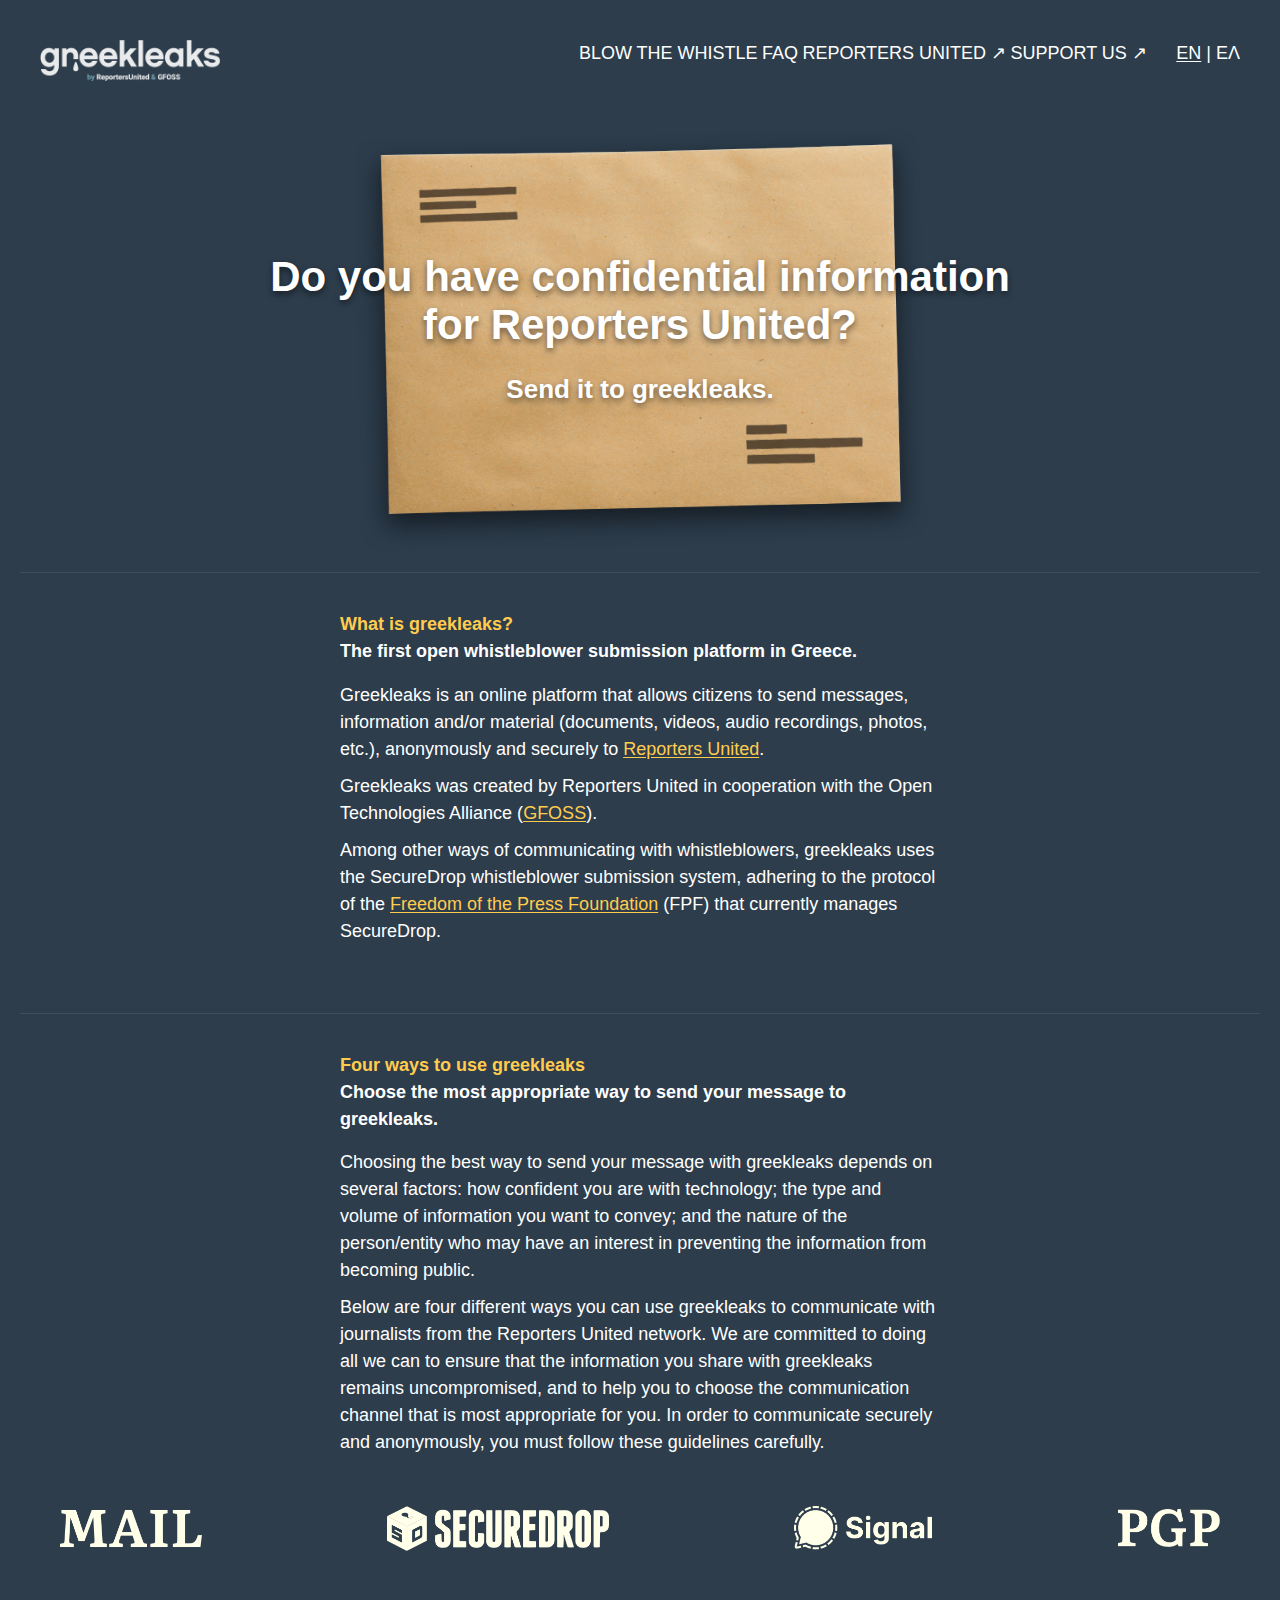
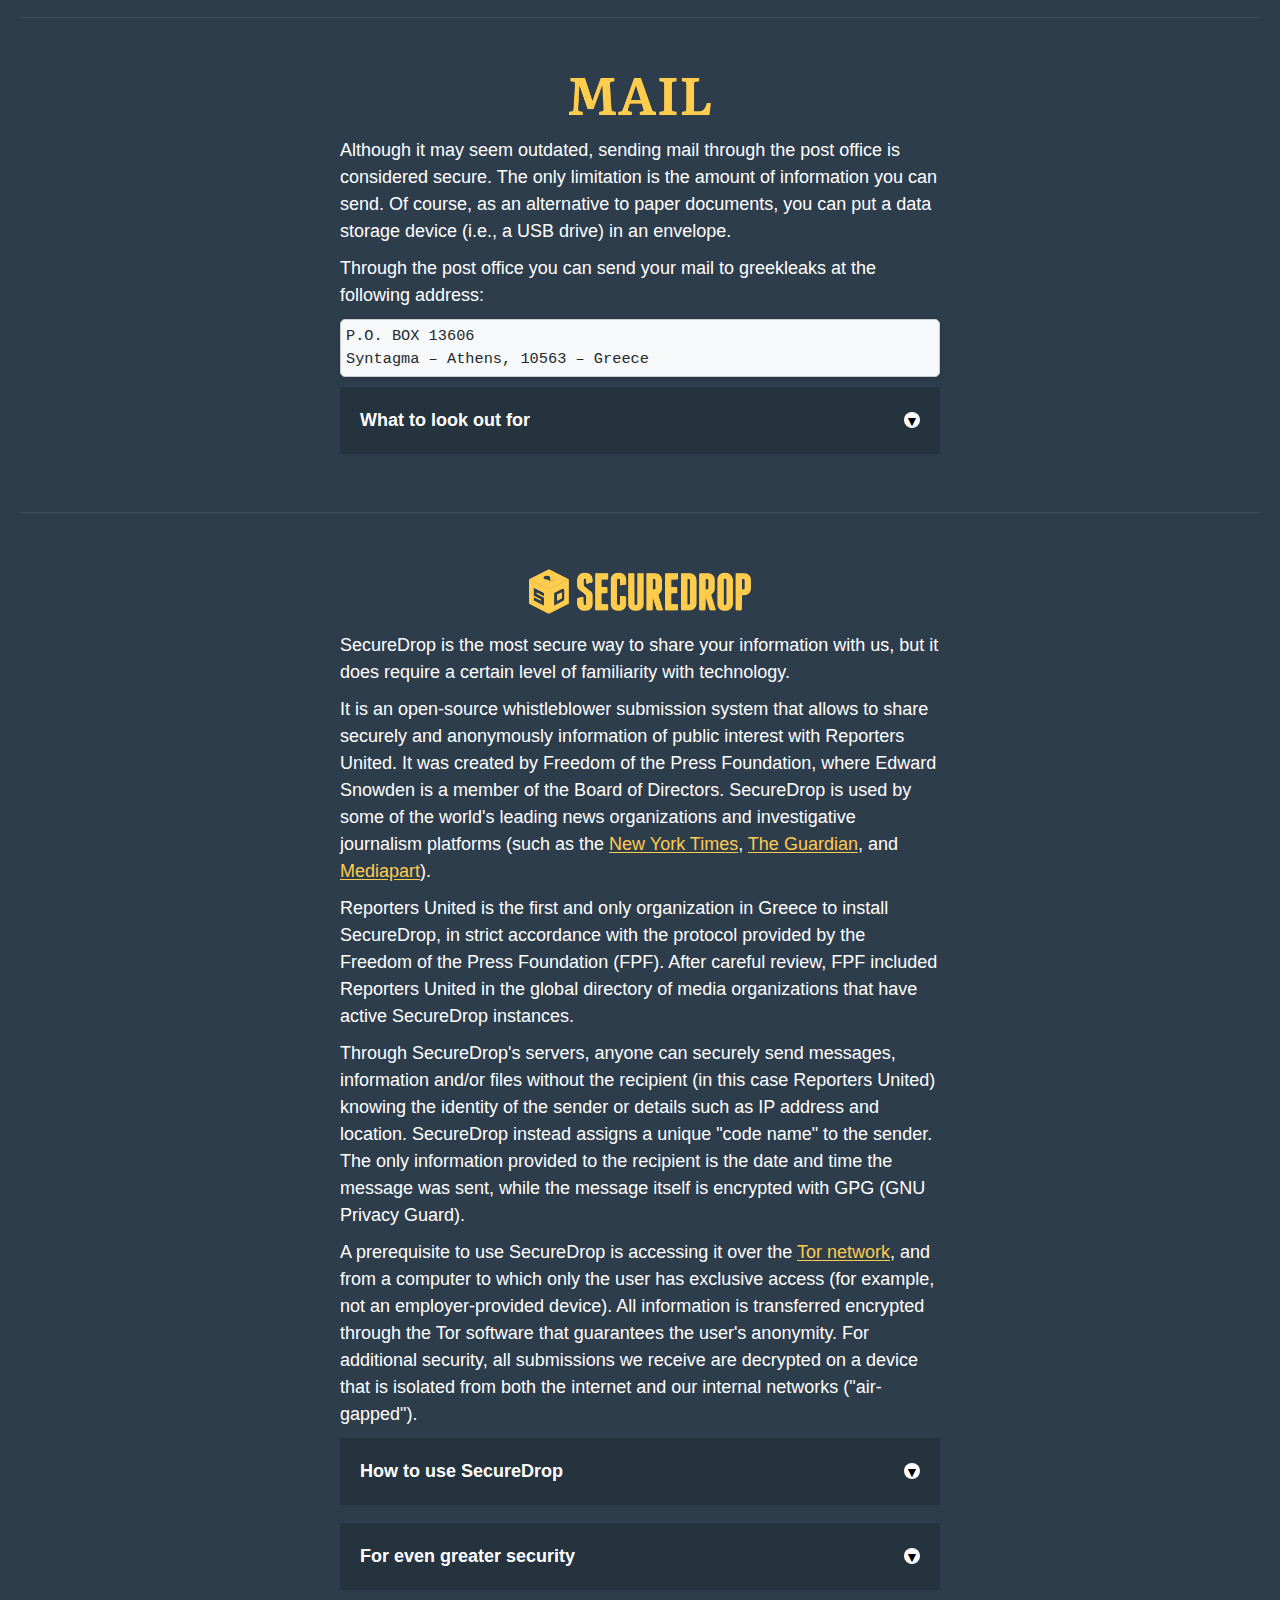
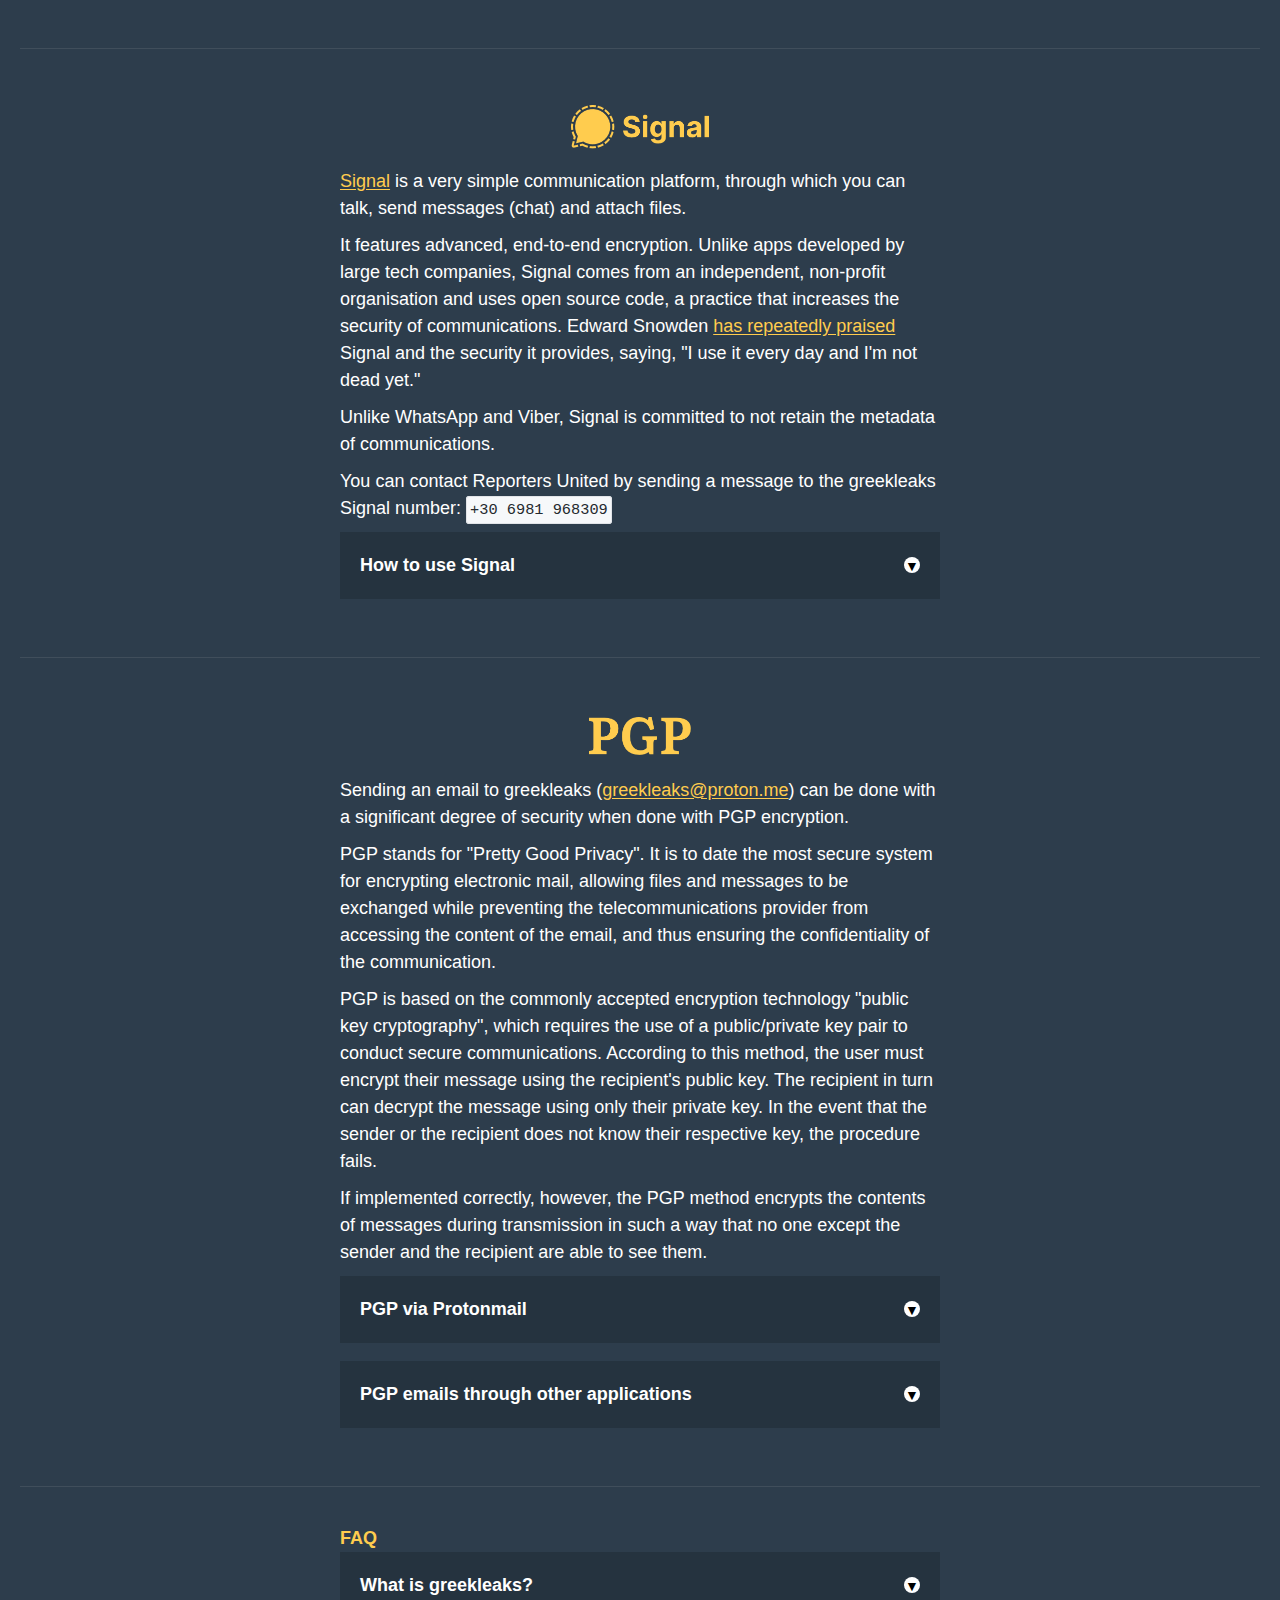
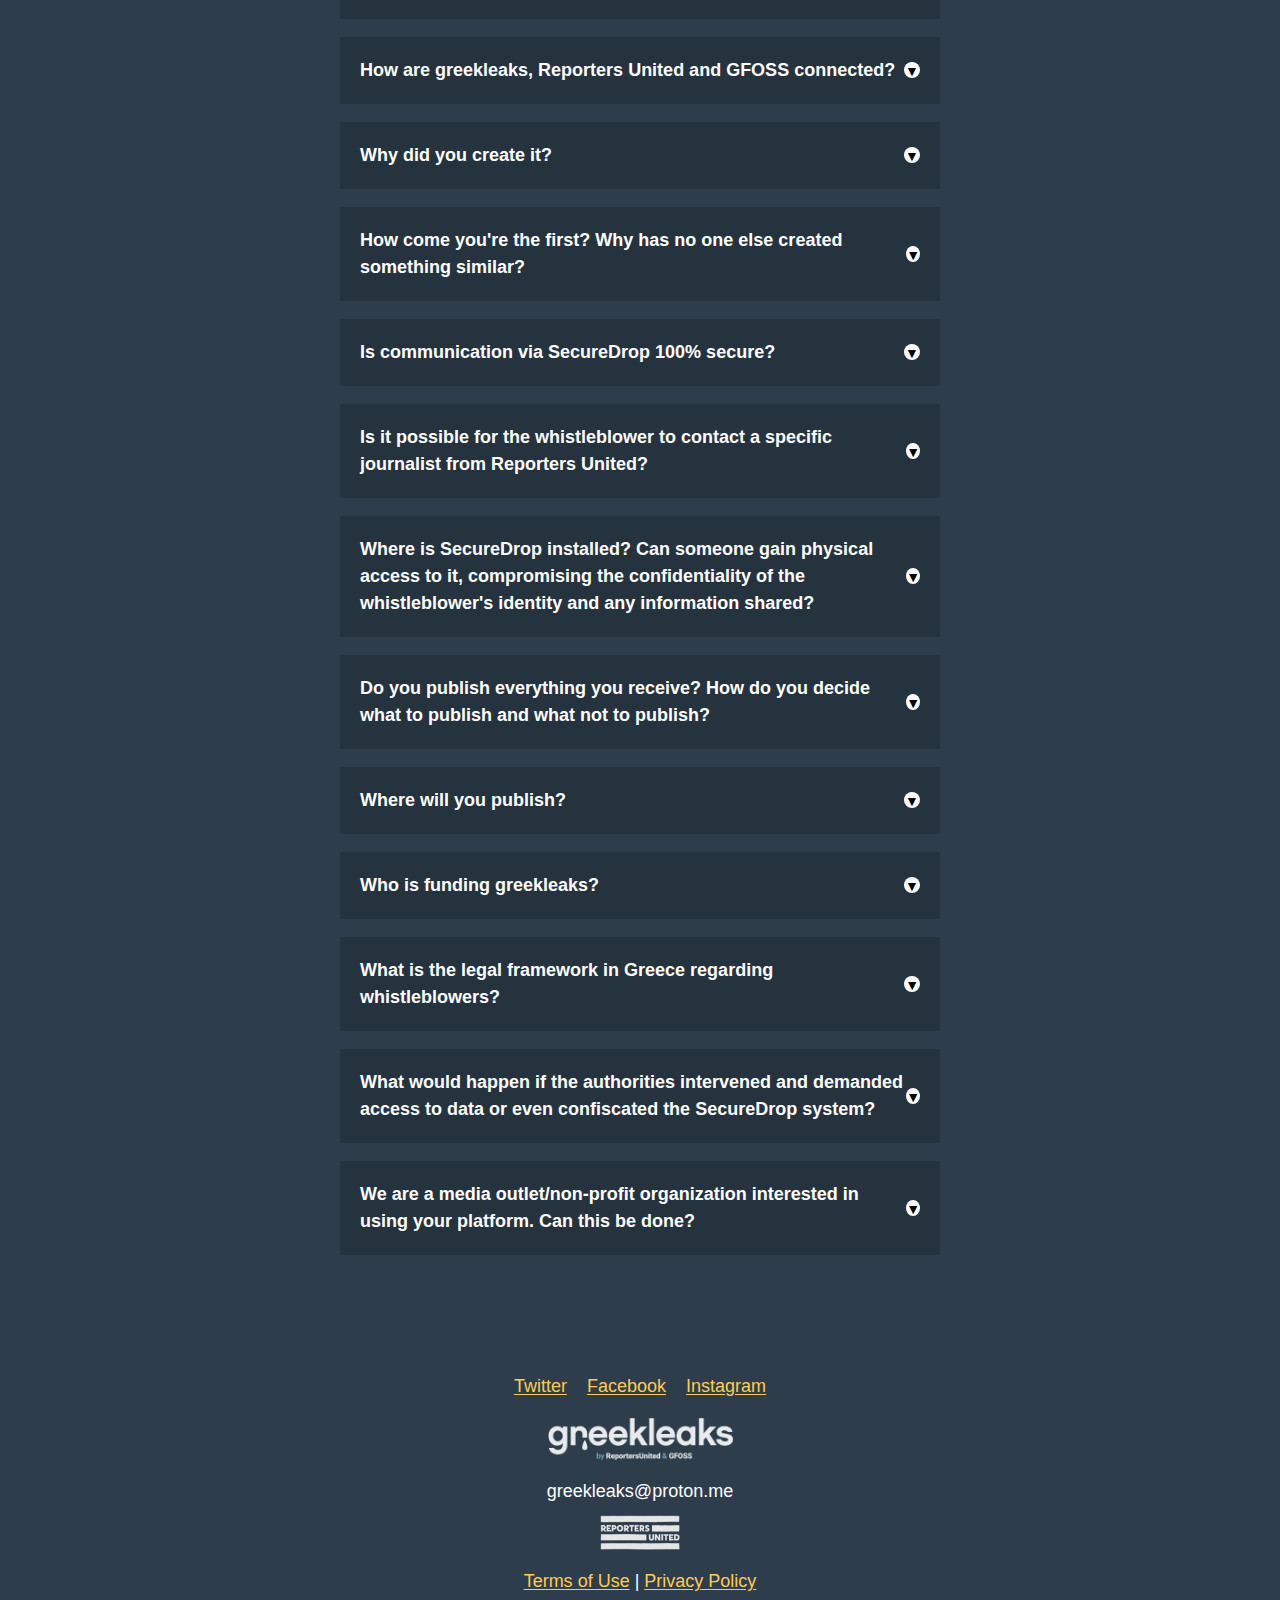
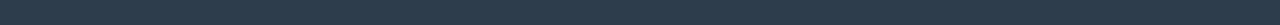
==== site/en/index.html @ 4176d22b "Add new menu functionality. Add og tags. Invert image menu hovers." ====
<!DOCTYPE html>
<html lang="en">
<head>
    <meta charset="UTF-8">

    <meta property="og:title" content="greekleaks" />
    <meta property="og:description" content="greekleaks - The first open platform for whistleblowers in Greece." />
    <meta property="og:image" content="https://reportersunited.gr/greekleaks/assets/img/greekleaks-social-image-en.png" />
    <meta property="og:url" content="https://reportersunited.gr/greekleaks/en/" />

    <title>greekleaks</title>
    <meta name="description" content="greekleaks - The first open platform for whistleblowers in Greece">
    <meta name="viewport" content="width=device-width, initial-scale=1">

    <link rel="stylesheet" href="../assets/css/style.css">

    <link rel="apple-touch-icon" sizes="180x180" href="../apple-touch-icon.png">
    <link rel="icon" type="image/png" sizes="32x32" href="../favicon-32x32.png">
    <link rel="icon" type="image/png" sizes="16x16" href="../favicon-16x16.png">
    <link rel="manifest" href="../site.webmanifest">
</head>

<body>



<header>

    <div class="container">

        <div class="logo">
            <a href="#intro">
                <img src="../assets/img/greekleaks-logo-en.png" height="90" width="400" alt="greekleaks logo" />
            </a>
        </div>

        <div class="menu-container">

            <button popovertarget="main-menu" popovertargetaction="toggle" class="menu-toggle" aria-label="burger menu trigger">
                <div class="hamburger-menu">
                    <span></span>
                    <span></span>
                    <span></span>
                    <span></span>
                </div>
            </button>

            <nav id="main-menu" popover="auto">
                <ul class="nav-links">
                    <li>
                        <a href="#methodoi-epikoinonias">BLOW THE WHISTLE</a>
                    </li>
                    <li>
                        <a href="#faq">FAQ</a>
                    </li>
                    <li>
                        <a href="https://www.reportersunited.gr/" target="_blank" rel="noreferrer"><span>REPORTERS UNITED ↗</span></a>
                    </li>
                    <li>
                        <a href="https://www.reportersunited.gr/ypostirixi/" target="_blank" rel="noreferrer"><span>SUPPORT US ↗</span></a>
                    </li>
                    <li class="lang-menu">
                        <span class="lang-en">EN</span> |
                        <a href="../" class="lang-el">ΕΛ</a>
                    </li>
                </ul>
            </nav>

        </div>

    </div>


</header>

<main>

    <section id="intro" class="intro">
        <div class="container">

            <header>
                <h1>Do you have confidential information for Reporters United?</h1>
                <h2>Send it to greekleaks.</h2>
            </header>

        </div>
    </section>


    <section>
        <div class="container">

            <header>
                <h1>What is greekleaks?</h1>
                <h2>The first open whistleblower submission platform in Greece.</h2>
            </header>

            <p>Greekleaks is an online platform that allows citizens to send messages, information and/or material (documents, videos, audio recordings, photos, etc.), anonymously and securely to <a href="https://www.reportersunited.gr/en/" target="_blank" rel="noreferrer">Reporters United</a>.</p>
            <p>Greekleaks was created by Reporters United in cooperation with the Open Technologies Alliance (<a href="https://gfoss.eu/" target="_blank" rel="noreferrer">GFOSS</a>).</p>
            <p>Among other ways of communicating with whistleblowers, greekleaks uses the SecureDrop whistleblower submission system, adhering to the protocol of the <a href="https://freedom.press/" target="_blank" rel="noreferrer">Freedom of the Press Foundation</a> (FPF) that currently manages SecureDrop.</p>
        </div>

    </section>

    <section id="methodoi-epikoinonias">
        <div class="container">
        <header>
            <h1>Four ways to use greekleaks</h1>
            <h2>Choose the most appropriate way to send your message to greekleaks.</h2>
        </header>
            <p>Choosing the best way to send your message with greekleaks depends on several factors: how confident you are with technology; the type and volume of information you want to convey; and the nature of the person/entity who may have an interest in preventing the information from becoming public.</p>
            <p>Below are four different ways you can use greekleaks to communicate with journalists from the Reporters United network. We are committed to doing all we can to ensure that the information you share with greekleaks remains uncompromised, and to help you to choose the communication channel that is most appropriate for you. In order to communicate securely and anonymously, you must follow these guidelines carefully.</p>
        </div>

        <footer class="icon-nav">
            <a href="#mail">
                <img src="../assets/img/Mail.png" height="89" width="280" alt="mail icon" />
            </a>
            <a href="#securedrop">
                <img src="../assets/img/Securedrop.png" height="89" width="438" alt="SecureDrop logo"/>
            </a>
            <a href="#signal">
                <img src="../assets/img/Signal.png" height="89" width="273"  alt="Signal logo"/>
            </a>
            <a href="#pgp">
                <img src="../assets/img/PGP.png" height="89" width="202"  alt="PGP logo" />
            </a>
        </footer>

    </section>


    <section id="mail" class="tahidromio">
        <div class="container">
        <header>
            <img src="../assets/img/Mail.png" height="89" width="280" alt="mail icon" />
        </header>

        <p>Although it may seem outdated, sending mail through the post office is considered secure. The only limitation is the amount of information you can send. Of course, as an alternative to paper documents, you can put a data storage device (i.e., a USB drive) in an envelope.</p>
        <p>Through the post office you can send your mail to greekleaks at the following address:</p>
        <div class="envelope">
            P.O. BOX 13606<br>
            Syntagma – Athens, 10563 – Greece
        </div>

        <details class="collapsible">
            <summary class="collapsible-header">
                <span class="collapsible-title">What to look out for</span>
                <span class="collapsible-icon"></span>
            </summary>
            <div class="collapsible-content">
            <p>If you choose to communicate by traditional mail, here are some additional precautions you can take:</p>
            <ul>
                <li aria-level="1">It would be best to not send your mail as registered mail, as this process would require you to give personal information to the Post Service.</li>
                <li aria-level="1">Post your message from a public mailbox rather than the post office.</li>
                <li aria-level="1">If you are able to, use a <a target="_blank" rel="noreferrer noopener" href="https://elta.gr/en/fakeloi-me-propliromeno-telos-2">prepaid envelope</a>.</li>
                <li aria-level="1">Do not write the sender's name or address on the envelope. If you want us to have your contact details, provide them inside the envelope, or provide a telephone number so that we can contact you using the secure <a target="_blank" rel="noreferrer noopener" href="https://signal.org/">Signal</a> application.</li>
                <li aria-level="1">If you want to contact a particular reporter from the Reporters United network, you can note their name on or inside the envelope.</li>
                <li aria-level="1">In case you are printing files to send to greekleaks, be careful with the printer you choose to use. Be aware that paper documents may reveal traces about the origin of a document, through the so-called <a target="_blank" rel="noreferrer noopener" href="https://www.eff.org/issues/printers">printer tracking dots.</a></li>
            </ul>
            </div>
        </details>

        </div>
    </section>


    <section id="securedrop"  class="securedrop">
        <div class="container">
            <header>
                <img src="../assets/img/Securedrop.png" height="89" width="438"  alt="SecureDrop logo" />
            </header>
            <p>SecureDrop is the most secure way to share your information with us, but it does require a certain level of familiarity with technology.</p>
            <p>It is an open-source whistleblower submission system that allows to share securely and anonymously information of public interest with Reporters United. It was created by Freedom of the Press Foundation, where Edward Snowden is a member of the Board of Directors. SecureDrop is used by some of the world's leading news organizations and investigative journalism platforms (such as the <a target="_blank" rel="noreferrer noopener" href="https://www.nytimes.com/tips">New York Times</a>, <a target="_blank" rel="noreferrer noopener" href="https://www.theguardian.com/securedrop">The Guardian</a>, and <a target="_blank" rel="noreferrer noopener" href="https://www.mediapart.fr/en/contact/securedrop">Mediapart</a>).</p>
            <p>Reporters United is the first and only organization in Greece to install SecureDrop, in strict accordance with the protocol provided by the Freedom of the Press Foundation (FPF). After careful review, FPF included Reporters United in the global directory of media organizations that have active SecureDrop instances.</p>
            <p>Through SecureDrop's servers, anyone can securely send messages, information and/or files without the recipient (in this case Reporters United) knowing the identity of the sender or details such as IP address and location. SecureDrop instead assigns a unique "code name" to the sender. The only information provided to the recipient is the date and time the message was sent, while the message itself is encrypted with GPG (GNU Privacy Guard).</p>
            <p>A prerequisite to use SecureDrop is accessing it over the <a href="https://www.torproject.org/" target="_blank" rel="noopener noreferrer">Tor network</a>, and from a computer to which only the user has exclusive access (for example, not an employer-provided device). All information is transferred encrypted through the Tor software that guarantees the user's anonymity. For additional security, all submissions we receive are decrypted on a device that is isolated from both the internet and our internal networks ("air-gapped").</p>

            <details class="collapsible">
                <summary class="collapsible-header">
                    <span class="collapsible-title">How to use SecureDrop</span>
                    <span class="collapsible-icon"></span>
                </summary>
                <div class="collapsible-content">
                    <ol>
                        <li aria-level="1">Download and install software to access the Tor network: <a target="_blank" rel="noreferrer noopener" href="https://www.torproject.org/">https://www.torproject.org</a> (Tor software guarantees user anonymity).</li>
                        <li aria-level="1">Open the Tor browser, select "connect to Tor" and wait until you are connected.</li>
                        <li aria-level="1">Once connected, please <b>copy and paste</b> Reporters United's SecureDrop onion link address:
                            <div class="code-block">
                                <code>jatasaqcoe7lqdpcyxo7vl3e5tdvl5jgmtadfat77i25qdj6z6a4ulad.onion</code>
                            </div>
                        </li>
                        <li aria-level="1">From there, follow the instructions (which are also available in Greek) to connect to Reporters United's SecureDrop. If you are logging in for the first time, select <b>"First Submission"</b> and <b>write down the code name assigned to you. Keep this code name safe and don't share it with anyone</b>. You will be able to use this code name if you want to log back in and send another message or view our response. This way, the recipient journalist will know that the message was sent by the same sender, but will still not know your identity.</li>
                        <li aria-level="1">If you are returning to Reporters United's SecureDrop, select <b>"Return Visit"</b> and enter the code name you received on your first visit.</li>
                        <li aria-level="1">You can now securely send us your message or any file of up to 500MB. Your data is encrypted by the software and will be securely decrypted by trained members of the Reporters United team. If our team wants to contact you about the information you have submitted, they will leave a message for you in SecureDrop. The messages can only be accessed using your code name, so it's important you keep that secure from the start.</li>
                        <li aria-level="1">Reporters United will decrypt and read each message offline. All messages and files submitted via SecureDrop will be deleted from the server at regular intervals.</li>
                        <li aria-level="1">We recommend that you also delete any replies you receive from greekleaks once they have been read.</li>
                    </ol>
                </div>

            </details>

            <details class="collapsible">
                <summary class="collapsible-header">
                    <span class="collapsible-title">For even greater security</span>
                    <span class="collapsible-icon"></span>
                </summary>
                <div class="collapsible-content">
                    <ul>
                        <li aria-level="1">To protect your anonymity when using SecureDrop, it is essential that you do not use a network or device that can easily be traced back to your real identity. Instead, use public wifi networks and devices you control. This means, you should not access SecureDrop on your employer's network, and/or using your employer's hardware, or your home network. It is best to access SecureDrop through a network not associated with you, like the wifi at a library or cafe.</li>
                        <li aria-level="1">Keep in mind that the files you send us may also have metadata that may reveal information about the origin of the files.</li>
                        <li aria-level="1">Ensure that your computer is free of viruses and malware, as these may compromise SecureDrop's communication security.</li>
                        <li aria-level="1">Similarly, if a third party has gained access to your computer, using SecureDrop will not ensure your security.</li>
                        <li aria-level="1">Do not use the onion link in any browser other than Tor. It will not work, and it will leave an electronic trail behind.</li>
                        <li aria-level="1">For even more security, you can use an alternate operating system like <a target="_blank" rel="noreferrer noopener" href="https://tails.net/">Tails</a>, which boots from a USB drive and erases your activity at the end of every session. You can scrub metadata from some files prior to submission using the Metadata Anonymization Toolkit featured in Tails.</li>
                        <li aria-level="1">Finally, keep in mind that like any software, SecureDrop can experience problems, and no one can ever guarantee 100% secure transmissions. However, our team is committed to constantly testing and updating the software to ensure the system is running smoothly.</li>
                    </ul>
                </div>
            </details>

        </div>

    </section>


    <section id="signal" class="signal">
        <div class="container">
        <header>
            <img src="../assets/img/Signal.png" height="89" width="273" alt="Signal logo" />
        </header>
        <p><a target="_blank" rel="noreferrer noopener" href="https://signal.org/">Signal</a> is a very simple communication platform, through which you can talk, send messages (chat) and attach files.</p>
        <p>It features advanced, end-to-end encryption. Unlike apps developed by large tech companies, Signal comes from an independent, non-profit organisation and uses open source code, a practice that increases the security of communications. Edward Snowden <a target="_blank" rel="noreferrer noopener" href="https://twitter.com/search?q=from%3Asnowden%20%40signalapp&amp;src=typed_query">has repeatedly praised</a> Signal and the security it provides, saying, "I use it every day and I'm not dead yet."</p>
        <p>Unlike WhatsApp and Viber, Signal is committed to not retain the metadata of communications.</p>
        <p>You can contact Reporters United by sending a message to the greekleaks Signal number: <span class="signal-number">+30 6981 968309</span></p>

        <details class="collapsible">
            <summary class="collapsible-header">
                <span class="collapsible-title">How to use Signal</span>
                <span class="collapsible-icon"></span>
            </summary>
            <div class="collapsible-content">
                <ol>
                    <li aria-level="1">Download the app on your <a target="_blank" rel="noreferrer noopener" href="https://play.google.com/store/apps/details?id=org.thoughtcrime.securesms">Android</a> or<a target="_blank" rel="noreferrer noopener" href="https://itunes.apple.com/us/app/signal-private-messenger/id874139669"> iPhone</a>.</li>
                    <li aria-level="1">Connect Signal to your phone number.</li>
                    <li aria-level="1">Save greekleaks signal number on your device and send a message.</li>
                    <li aria-level="1">In case you don't wish to share your phone number with greekleaks, make sure that in the "Phone Number" option in the Privacy Settings, you have selected that others cannot see your number.</li>
                    <li aria-level="1">To secure more anonymity, you can choose a pseudonym as your username within the app. Keep in mind that this will change the username for all your chats in Signal.</li>
                    <li aria-level="1">For additional security, you can enable the "disappearing messages" feature available in Signal, which automatically deletes messages after a user-defined period of time.</li>
                    <li aria-level="1">Warning: Signal promises that your messages or speech will be transmitted securely, but that doesn't protect them if someone gains access to your phone. <a target="_blank" rel="noreferrer noopener" href="https://theintercept.com/2017/05/01/cybersecurity-for-the-people-how-to-keep-your-chats-truly-private-with-signal/">Here are </a>some additional tips to protect your phone.</li>
                </ol>
            </div>
        </details>
        </div>
    </section>


    <section id="pgp" class="pgp" >

        <div class="container">

            <header>
                <img src="../assets/img/PGP.png" height="89" width="202" alt="PGP logo" />
            </header>

            <p>Sending an email to greekleaks (<a target="_blank" rel="noreferrer noopener" href="mailto:greekleaks@proton.me">greekleaks@proton.me</a>) can be done with a significant degree of security when done with PGP encryption.</p>
            <p>PGP stands for "Pretty Good Privacy". It is to date the most secure system for encrypting electronic mail, allowing files and messages to be exchanged while preventing the telecommunications provider from accessing the content of the email, and thus ensuring the confidentiality of the communication.</p>
            <p>PGP is based on the commonly accepted encryption technology "public key cryptography", which requires the use of a public/private key pair to conduct secure communications. According to this method, the user must encrypt their message using the recipient's public key. The recipient in turn can decrypt the message using only their private key. In the event that the sender or the recipient does not know their respective key, the procedure fails.</p>
            <p>If implemented correctly, however, the PGP method encrypts the contents of messages during transmission in such a way that no one except the sender and the recipient are able to see them.</p>

            <details class="collapsible">
                <summary class="collapsible-header">
                    <span class="collapsible-title">PGP via Protonmail</span>
                    <span class="collapsible-icon"></span>
                </summary>
                <div class="collapsible-content">
                    <ol>
                        <li aria-level="1"><a target="_blank" rel="noreferrer noopener" href="https://proton.me/mail">ProtonMail</a> is a secure email service which provides the ability to send end-to-end PGP encrypted emails between its users. The technology is built into the email sending/receiving system, so ProtonMail users don't need to do anything else to encrypt their email. This is the easiest method to communicate securely with Reporters United for those who are not particularly confident with technology.</li>
                        <li aria-level="1">If you don't have a Protonmail email account, it is easy to create one. Then send your email from there to <a target="_blank" rel="noreferrer noopener" href="mailto:greekleaks@proton.me">greekleaks@proton.me</a>.</li>
                        <li aria-level="1">Do not fill in the "Subject" field in the email. Although the content of the email is secure when using PGP, the email provider still has access to the metadata of the communication, i.e., the address of the sender and recipient, the subject of the message and the date of sending.</li>
                        <li aria-level="1">For even greater security you can use ProtonMail <a target="_blank" rel="noreferrer noopener" href="https://proton.me/tor">over the Tor network</a>.</li>
                    </ol>
                </div>
            </details>

            <details class="collapsible">
                <summary class="collapsible-header">
                    <span class="collapsible-title">PGP emails through other applications</span>
                    <span class="collapsible-icon"></span>
                </summary>
                <div class="collapsible-content">
                    <p>The second way of securing emails via PGP is through a PGP application such as <a target="_blank" rel="noreferrer noopener" href="https://mailvelope.com/en/">Mailvelope</a>, which can also be used as an extension to your browser, depending on whether you use Mozilla Firefox, Google Chrome or Microsoft Edge.</p>
                    <ol>
                        <li aria-level="1">To use Mailvelope, you will need <a target="_blank" rel="noreferrer noopener" href="https://mailvelope.com/en/help">to follow the installation instructions</a>.</li>
                        <li aria-level="1">Once you have generated your PGP public key, send an email with it to greekleaks. Be careful not to send us your private key, which is unique to you and is used to decrypt messages encrypted with your public key.</li>
                        <li aria-level="1">You can download the greekleaks public PGP key <a href="../assets/56c424f32633170b02f2319a7ecabf432e547b40.asc" target="_blank" rel="noreferrer">here</a>, and use it to email us via Mailvelope.</li>
                        <li aria-level="1">If you want to contact a specific reporter in the Reporters United team directly, use the PGP public key posted next to their name.</li>
                    </ol>
                </div>
            </details>

        </div>

    </section>


    <section id="faq" class="faq">
        <div class="container">
        <header>
            <h1>FAQ</h1>
        </header>

        <details class="collapsible">
            <summary class="collapsible-header">
                <span class="collapsible-title">What is greekleaks?</span>
                <span class="collapsible-icon"></span>
            </summary>
            <div class="collapsible-content">
                <p>Greekleaks is the first open platform for whistleblowers in Greece: it consists of an online platform that allows citizens, through the open source <a href="#securedrop">SecureDrop</a> system to anonymously and securely transmit messages and files (documents, videos, audio, photos, etc.), and it also offers other secure communication options via more "conventional" methods, such as the greekleaks <a href="#mail">P.O. box</a>, sending a message to the Reporters United <a href="#signal">Signal</a> number or sending an encrypted <a href="#pgp">PGP email</a> to our team.</p>
            </div>
        </details>

        <details class="collapsible">
            <summary class="collapsible-header">
                <span class="collapsible-title">How are greekleaks, Reporters United and GFOSS connected?
                </span>
                <span class="collapsible-icon"></span>
            </summary>
            <div class="collapsible-content">
                <p>Greekleaks is the product of a collaboration between Reporters United and the Open Technologies Alliance (GFOSS). Regarding the technical aspects, Reporters United developed the greekleaks website in collaboration with the Open Technologies Alliance (GFOSS), and installed SecureDrop adhering strictly to the protocol of the San-Francisco based <a target="_blank" rel="noreferrer noopener" href="https://freedom.press/">Freedom of the Press Foundation</a> (FPF).</p>
                <p>Journalists, developers and lawyers were involved in the development of greekleaks, with the support of GFOSS that carried out an external evaluation of the project.</p>
            </div>
        </details>

        <details class="collapsible">
            <summary class="collapsible-header">
                <span class="collapsible-title">Why did you create it?</span>
                <span class="collapsible-icon"></span>
            </summary>
            <div class="collapsible-content">
                <p>Because, despite the fact that such platforms are widely used by the biggest media outlets in the world, there was still no platform in Greece allowing whistleblowers to securely share information with journalists. In modern journalism the role of whistleblowers (persons who, because of their position, come to know and want to reveal information about incidents of abuse of power in the public and private sector) and leaks is extremely important, as has been shown in recent large international stories such as the <a target="_blank" rel="noreferrer noopener" href="https://www.icij.org/investigations/panama-papers/">Panama Papers</a> and the <a target="_blank" rel="noreferrer noopener" href="https://eic.network/projects/football-leaks.html">Football Leaks</a>, as well as Greek stories (e.g., the Lagarde list revelations and the wiretapping scandal).</p>
                <p>Through greekleaks we aim to provide a secure way for potential whistleblowers to leak information about wrongdoing in matters of public interest. More generally, and in cooperation with other bodies in Greece and abroad, we aim to stimulate public debate in Greece around the issue of whistleblowers, journalistic ethics in dealing with leaks and the legal protection of sources.</p>
            </div>
        </details>

        <details class="collapsible">
            <summary class="collapsible-header">
                <span class="collapsible-title">How come you're the first? Why has no one else created something similar?</span>
                <span class="collapsible-icon"></span>
            </summary>
            <div class="collapsible-content">
                <p>We can only speculate. Others may not know that this technology exists, or it may appear overly complicated. Or perhaps it is simply a matter of differing priorities. It could also be down to a fear of receiving material that may come into conflict with the political and business relationships that many media outlets are dependent on.</p>
            </div>
        </details>

        <details class="collapsible">
            <summary class="collapsible-header">
                <span class="collapsible-title">Is communication via SecureDrop 100% secure?</span>
                <span class="collapsible-icon"></span>
            </summary>
            <div class="collapsible-content">
                <p>SecureDrop is to date considered unbreakable, but no one can guarantee 100% security. Its own FAQs states: <em>"While we can't guarantee 100% security (no organisation or product can), the goal of SecureDrop is to create a significantly more secure environment for sources to share information than exists through normal digital channels. Of course, there are always risks. That said, each release of SecureDrop with major architectural changes goes through a security audit by a reputable third party security firm."</em></p>
                <p>We must remind you that regardless of your level of familiarity with the technology, it is important to follow the guidelines carefully to achieve secure communication.</p>
                <p>We are committed to doing all we can to ensure that the information you share with greekleaks is not compromised in any way.</p>
            </div>
        </details>

        <details class="collapsible">
            <summary class="collapsible-header">
                <span class="collapsible-title">Is it possible for the whistleblower to contact a specific journalist from Reporters United?
                </span>
                <span class="collapsible-icon"></span>
            </summary>
            <div class="collapsible-content">
                <p>Of course. Whichever way you choose to communicate with us, you may address your message specifically to any journalist on our team. The message will immediately be delivered to them.</p>
            </div>
        </details>

        <details class="collapsible">
            <summary class="collapsible-header">
                <span class="collapsible-title">Where is SecureDrop installed? Can someone gain physical access to it, compromising the confidentiality of the whistleblower's identity and any information shared?</span>
                <span class="collapsible-icon"></span>
            </summary>
            <div class="collapsible-content">
                <p>We cannot disclose the location where SecureDrop is installed. However, even if someone - whether a burglar or a prosecutor - were to gain access to the computers used to operate it, they would not have any access to the data. This is because the messages and their attachments are encrypted, and only accredited users of the system have access to the decryption key.</p>
            </div>
        </details>

        <details class="collapsible">
            <summary class="collapsible-header">
                <span class="collapsible-title">Do you publish everything you receive? How do you decide what to publish and what not to publish?</span>
                <span class="collapsible-icon"></span>
            </summary>
            <div class="collapsible-content">
                <p>Of course not. Reporters United is committed to the "<a target="_blank" rel="noreferrer noopener" href="https://static1.squarespace.com/static/5e249291de6f0056c7b1099b/t/5ea072671e7db3106f3479c9/1587573352563/Blueprint_Perugia_Principles.pdf">The Perugia Principles for Journalists Working with Whistleblowers in the Digital Age</a>." This document was created during the International Festival of Journalism in Perugia, Italy in April 2018, as the result of a collaboration between 20 journalists and experts from around the world, and was subsequently enhanced by consultation with the wider investigative journalism community, lawyers and academics.</p>
                <p>Reporters United and the journalists who make up its community are committed to following the Perugia Principles as a code of conduct for working with whistleblowers, focusing on the protection of sources, but also on the general journalistic management of leaks in the context of the greekleaks platform.</p>
            </div>
        </details>

        <details class="collapsible">
            <summary class="collapsible-header">
                <span class="collapsible-title">Where will you publish?</span>
                <span class="collapsible-icon"></span>
            </summary>
            <div class="collapsible-content">
                <p>On the Reporters United website, always in Greek, often in English. We also occasionally collaborate with other media outlets, in Greece and abroad.</p>
            </div>
        </details>

        <details class="collapsible">
            <summary class="collapsible-header">
                <span class="collapsible-title">Who is funding greekleaks?</span>
                <span class="collapsible-icon"></span>
            </summary>
            <div class="collapsible-content">
                <p>Greekleaks is a project fully self-funded by Reporters United.</p>
            </div>
        </details>

        <details class="collapsible">
            <summary class="collapsible-header">
                <span class="collapsible-title">What is the legal framework in Greece regarding whistleblowers?</span>
                <span class="collapsible-icon"></span>
            </summary>
            <div class="collapsible-content">
                <p>In November 2022, <a target="_blank" rel="noreferrer noopener" href="https://www.odigostoupoliti.eu/nomos-4990-2022-prostasia-prosopon-pou-anaferoun-paraviaseis-enosiakou-dikaiou/">Law 4990/2022</a> on the "Protection of persons who report breaches of EU law" was passed by the Greek parliament, implementing <a target="_blank" rel="noreferrer noopener" href="https://eur-lex.europa.eu/legal-content/EN/TXT/?uri=CELEX%3A32019L1937">EU Directive 2019/1937</a> of the European Parliament and of the Council of 23 October 2019 (L 305). This law constitutes the first framework legally protecting whistleblowers, or individuals who leak information about violations of EU law in the public or private sector, in Greece. However, despite this introduction of safeguards to prevent prosecution or retaliation against these public interest whistleblowers, concerns persist that the current legal framework does not do enough to protect whistleblowers.</p>
                <p>In November 2020, Reporters United, in collaboration with Transparency International Greece, Vouliwatch and 16 other organizations launched the <a target="_blank" rel="noreferrer noopener" href="https://www.reportersunited.gr/en/1769/speak-out-our-campaign-for-the-protection-of-whistleblowers-in-greece/">#Speak-out </a>initiative. As part of this project, we sent a letter to the Prime Minister, urging that a strong, inclusive, progressive and modern institutional framework be created for the protection of whistleblowers. Whistleblowing has proven a powerful tool in preventing and combating actions that undermine the public interest. Unfortunately, the Greek government <a target="_blank" rel="noreferrer noopener" href="https://www.reportersunited.gr/7220/i-elliniki-kyvernisi-afinei-aprostateytoys-toys-whistleblowers/">chose to leave whistleblowers unprotected</a> by delaying the transposition of the European directive for two whole years. Even today, following the adoption of the bill, the implementation of the legislation needs careful monitoring.</p>
            </div>
        </details>

        <details class="collapsible">
            <summary class="collapsible-header">
                <span class="collapsible-title">What would happen if the authorities intervened and demanded access to data or even confiscated the SecureDrop system?</span>
                <span class="collapsible-icon"></span>
            </summary>
            <div class="collapsible-content">
                <p>Even in the worst case scenario, that SecureDrop was seized by the authorities, there would be no trace of the messages or files we have received on the system (see above for more on this). If we were formally asked for information about the identity of a source, we would not be able to answer, because thanks to the way SecureDrop works, we would not know the identity of the source unless the source has chosen to disclose it to us. In any case, we pledge that we will not give the authorities any information about either our sources or the information they have chosen to share with greekleaks.</p>
            </div>
        </details>


        <details class="collapsible">
            <summary class="collapsible-header">
                <span class="collapsible-title">We are a media outlet/non-profit organization interested in using your platform. Can this be done?</span>
                <span class="collapsible-icon"></span>
            </summary>
            <div class="collapsible-content">
                <p>Reporters United did not build greekleaks to monopolize its use. If any media outlet or non-profit organization is interested in setting up such a platform, or in making use of SecureDrop, we would be happy to assist.</p>
            </div>
        </details>

        </div>
    </section>


</main>

<footer>

    <ul class="social-links">
        <li class="twitter"><a href="https://twitter.com/reporters_gr" title="Follow on Twitter" target="_blank" rel="noreferrer"><span class="" aria-hidden="true">Twitter</span></a></li>
        <li class="facebook"><a href="https://www.facebook.com/reportersunitedgr" title="Follow on Facebook" target="_blank" rel="noreferrer"><span class="" aria-hidden="true">Facebook</span></a></li>
        <li class="instagram"><a href="https://www.instagram.com/reportersunitedgr/" title="Follow on Instagram" target="_blank" rel="noreferrer"><span class="" aria-hidden="true">Instagram</span></a></li>
    </ul>

    <p>
        <img class="logo-greekleaks" src="../assets/img/greekleaks-logo-en.png" height="90" width="400" alt="greekleaks logo" />
    </p>

    <p>
        greekleaks@proton.me
    </p>

    <p>
        <a href="https://www.reportersunited.gr/en/" target="_blank">
            <img class="logo-ru" src="../assets/img/ru-logo.png" height="110" width="250" alt="Reporters United logo" />
        </a>
    </p>

    <p>
        <a href="https://www.reportersunited.gr/en/terms-of-use/" target="_blank" rel="noreferrer">Terms of Use</a> | <a href="https://www.reportersunited.gr/en/privacy-policy/"  target="_blank" rel="noreferrer">Privacy Policy</a>
    </p>

</footer>

</body>
</html>
---- site/assets/css/style.css ----
:root {
    --text-color: #ffffff;
    --bg-color: #2d3d4c;
    --link-color: #ffcc4e;
    --font: Arial, sans-serif;
    --text-fontsize: 18px;
}

* {
    box-sizing: border-box;
    font: inherit;
}

html {
    background-color: var(--bg-color);
    color: var(--text-color);
    font-family: var(--font);
    font-size: var(--text-fontsize);
    line-height: 1.5;

    scroll-behavior: smooth;
    scroll-padding: 150px;
}

/* Reset some default styles */
body, h1, h2, p, ul, li {
    margin: 0;
    padding: 0;
    font-size: var(--text-fontsize);
}

strong, b{
    font-weight: bold;
}

/* Code block styling */
.code-block {
    background-color: #f6f8fa;
    color: #24292e;
    border: 1px solid #e1e4e8;
    border-radius: 3px;
    font-family: monospace;
    padding: 4px 3px;
    margin: 10px 0px;
    font-size: 85%;
}

.code-block code {
    min-width: 100%;
    word-wrap: break-word;
}

/* Envelope styling */
.envelope {
    font-family: 'Courier New', monospace;
    font-size: 85%;
    padding: 5px;
    border: 1px solid #ccc;
    border-radius: 5px;
    background-color: #f6f8fa;
    color: #24292e;
    box-shadow: 0 2px 4px rgba(0, 0, 0, 0.1);
    margin: 5px auto;
    margin-bottom: 10px;
}

/* Signal number styling */
.signal-number {
    background-color: #f6f8fa;
    color: #24292e;
    border: 1px solid #e1e4e8;
    border-radius: 3px;
    font-family: monospace;
    padding: 4px 3px;
    margin: 10px 0px;
    font-size: 85%;
    /*text-align: center;*/
}

/* Header styles */
body > header {
    position: fixed;
    top: 0;
    left: 0;
    width: 100%;
    z-index: 1;
    padding: 20px;
    display: flex;
    align-items: center;
    justify-content: space-between;

    background-color: #2d3d4c;
}

body > header > .container {
    display: flex;
    justify-content: space-between;
    width: 100%;

    flex-wrap: wrap;
}

img {
    max-width: 100%;
    height: auto;
}

.logo img {
    max-width: 180px;

}

a {
    color: var(--link-color);
    /*color: currentColor;*/
    text-decoration: underline;
    text-underline-offset: 2px;
}


.icon-nav a > img{
    filter: brightness(3);
}

.icon-nav a:hover > img{
    filter: none;
}

.lang-menu a{
    text-decoration: none;
}
.lang-menu span{
    text-decoration: underline;
    text-underline-offset: 2px;
}

/* Hamburger menu styles */

.menu-toggle{
    display: none;
    background: none;
    border: none;
}
.hamburger-menu {
    display: flex;
    flex-direction: column;
    justify-content: center;
    align-items: center;
    cursor: pointer;
}

.hamburger-menu span {
    width: 30px;
    height: 4px;
    background-color: white;
    margin: 2px;
}

/* Main body styles */
main {
    color: white;
    padding: 20px;
    width: 100%;
    /*max-width: 600px; !* Adjust this value as per your preference *!*/
    margin: 20px auto 20px; /* Adjust top and bottom margins as needed */
}

.container{
    max-width: 1200px; /* Adjust this value as per your preference */
    margin-inline: auto;
    padding-block: 20px;
}

section > .container{
    max-width: 600px;
}

section {
    margin-bottom: 20px;
    color: white;
    padding-top: 1em;
    padding-bottom: 1em;
}
section + section{
    border-top: 1px solid rgba(239,236,225,0.1);
}

section.intro{
    margin-top: 50px;
    margin-bottom: 0;
    padding-bottom: 0;
}
section.intro > .container{
    max-width: 800px;
}
section.intro header{
    background: url(../img/greekleaks-cta.png) no-repeat center;
    background-size: min(100%, 575px) auto;
    width: 100%;
    max-height: 424px;
    aspect-ratio: 319 / 235;
    display: flex;
    flex-direction: column;
    justify-content: center;
    text-align: center;
    gap: 25px;
}




.intro h1, .intro h2{
    color: white;
    font-weight: 700;
    text-shadow: 0 3px 6px #00000081;
}

.intro h1{
    font-size: 26px;
    line-height: 1.14;

}
.intro h2{
    font-size: 18px;
    line-height: 1.19;
}


h1 {
    font-weight: bold;
    color: #ffcc4e;
}

h2 {
    font-weight: bold;
    margin-bottom: 2.75%;
}

p {
    margin-bottom: 10px;
}

.icon-nav{
    max-width: 1200px;
    display: flex;
    justify-content: space-between;
    margin-inline: auto;
    gap: 25px;
    align-items: center;
}

.icon-nav img{
    height: 45px;
    width: auto;
}

section header img{
    margin-inline: auto;
    display: block;
    margin-block: 1em;
    height: 45px;
    width: auto;
}

.icon-nav img.icon-taxidromio,
section header img.icon-taxidromio{
    height: 36px;
}


/* Footer styles */
footer {
    background-color: #2d3d4c;
    color: white;
    padding: 20px;
    text-align: center;
    bottom: 0;
    left: 0;
}

footer .logo-greekleaks {
    max-width: 185px;
}
footer .logo-ru {
    max-width: 80px;
}


/* Collapsible styles */
.collapsible {
    background-color: #25333f;
    color: white;
    width: 100%;
    /*margin: 20px;*/
}
.collapsible+.collapsible{
    margin-top: 1em;
}





.collapsible-header {
    display: flex;
    align-items: center;
    justify-content: space-between;
    cursor: pointer;
    padding: 20px;
    /*margin-bottom: 2.75%;*/
}

.collapsible-header:after{
    content: '▼';
    display: block;
    width: 16px;
    height: 16px;
    border-radius: 50%;
    background-color: white;
    color: black;
    font-size: 14px;
    line-height: 18px;
    /*padding: 1px 1px 0 0;*/
    rotate: 0deg;
    transition: rotate 0.5s;
    text-align: center;
}

details[open] .collapsible-header:after{
    rotate: 180deg;
}

.menu-container{
    flex: 1;
}

.menu-container .collapsible-header:after{
    display: none;
}

/*.collapsible-icon {*/
/*    font-size: 1.5em;            */
/*    content: '\e04c';*/
/*    display: block;*/
/*}*/

.collapsible-title {
    font-weight: bold;
}

.collapsible-content {
    padding: 0 20px 20px;
    text-align: left;
}

.collapsible-content ul{
    margin: 0;
    padding-left: 1em;
}

.flex {
    display: flex;
    justify-content: space-between;
}
.grid{
    display: grid;
    grid-template-columns: 1fr 1fr 1fr 1fr;
    align-items: center;
    justify-items: center;
    gap: 20px;

    max-width: 1200px;
    margin-inline: auto;
}

.grid--cols2{
    grid-template-columns: 1fr 1fr;
    align-items: start;
    gap: 60px;
}

ul.social-links{
    display: flex;
    list-style: none;
    gap: 20px;
    justify-content: center;
    margin-bottom: 1em;
}

.social-links a span{
    /*display: none;*/
}


.menu-toggle{
    display: block;
    margin-left: auto;
}


.nav-links {
    /*display: flex;*/
    font-size: 0.875rem;
    font-weight: 400;
    gap: 15px;
    align-items: center;
    list-style: none;

    /*position: relative;*/
    background: transparent;
    /*border: none;*/
    color: white;

    box-shadow: 0 2px 5px rgba(0,0,0,.1);
    -moz-box-shadow: 0 2px 5px rgba(0,0,0,.1);
    -webkit-box-shadow: 0 2px 5px rgba(0,0,0,.1);
}
.nav-links li{
    display: block;
    text-align: center;
}

.nav-links a {
    /*margin-left: 15px;*/
    color: var(--text-color);
    text-decoration: none;
}
.nav-links a span{
    white-space: nowrap;
}

.nav-links a:hover{
    color: var(--link-color);
}



#main-menu[popover]{
    /*margin: 100px 20px 0 auto;*/
    margin: 100px 20px 0 20px;
    width: calc(100% - 40px);
    padding: 20px;

    background: #2d3d4c;

    border: none;
    border-top: 1px solid #efece1;
}


/* Media queries for responsive design */
@media only screen and (min-width: 768px) {
    /* For full screen devices */
    /*.container {*/
    /*    display: flex;*/
    /*    flex-wrap: wrap;*/
    /*    align-items: flex-start;*/
    /*}*/

    /*.container .collapsible {*/
    /*    width: calc(50% - 40px);*/
    /*}*/
    .menu-toggle{
        display: none;
    }

    #main-menu[popover]{
        display: block;
        position: relative;
        margin: 0 0 0 auto;
        padding: 0;
        text-align: right;

        border: none;
        box-shadow: none;
        -moz-box-shadow: none;
        -webkit-box-shadow: none;
    }

    .nav-links li{
        display: inline-block;
    }

    section.intro{
        margin-top: 50px;
    }

    .intro h1{
        font-size: 42px;
    }
    .intro h2{
        font-size: 26px;
    }

    .lang-menu{
        margin-left: 25px;
    }

    .menu-container .collapsible-header{
        display: none;
    }

}


/* Media queries for responsiveness */
@media (max-width: 600px) {

    /*
    .nav-links:target{
        display: flex;
    }
    */

    .grid--cols2 {
        grid-template-columns: 1fr;
    }

    .icon-nav img,
    .icon-nav img.icon-taxidromio,
    section header img.icon-taxidromio{
        height: auto;
        width: auto;
    }

}
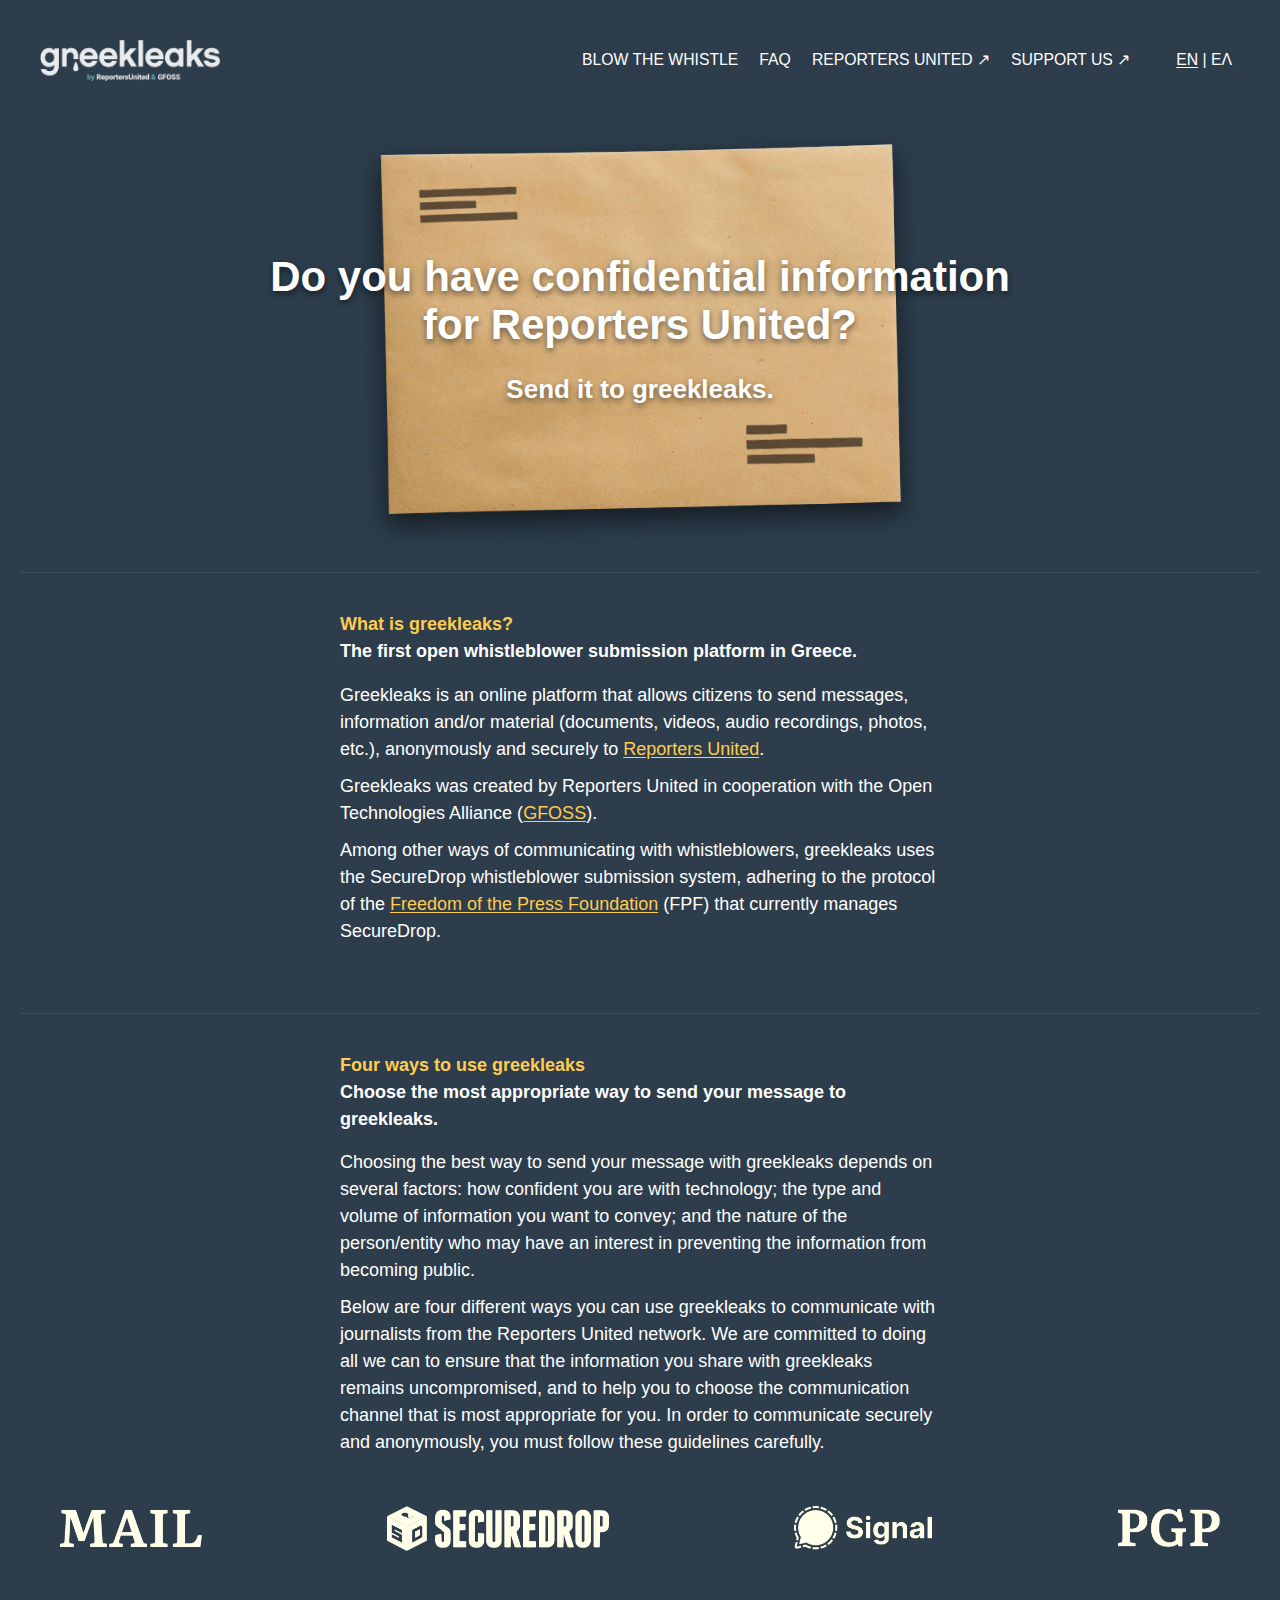
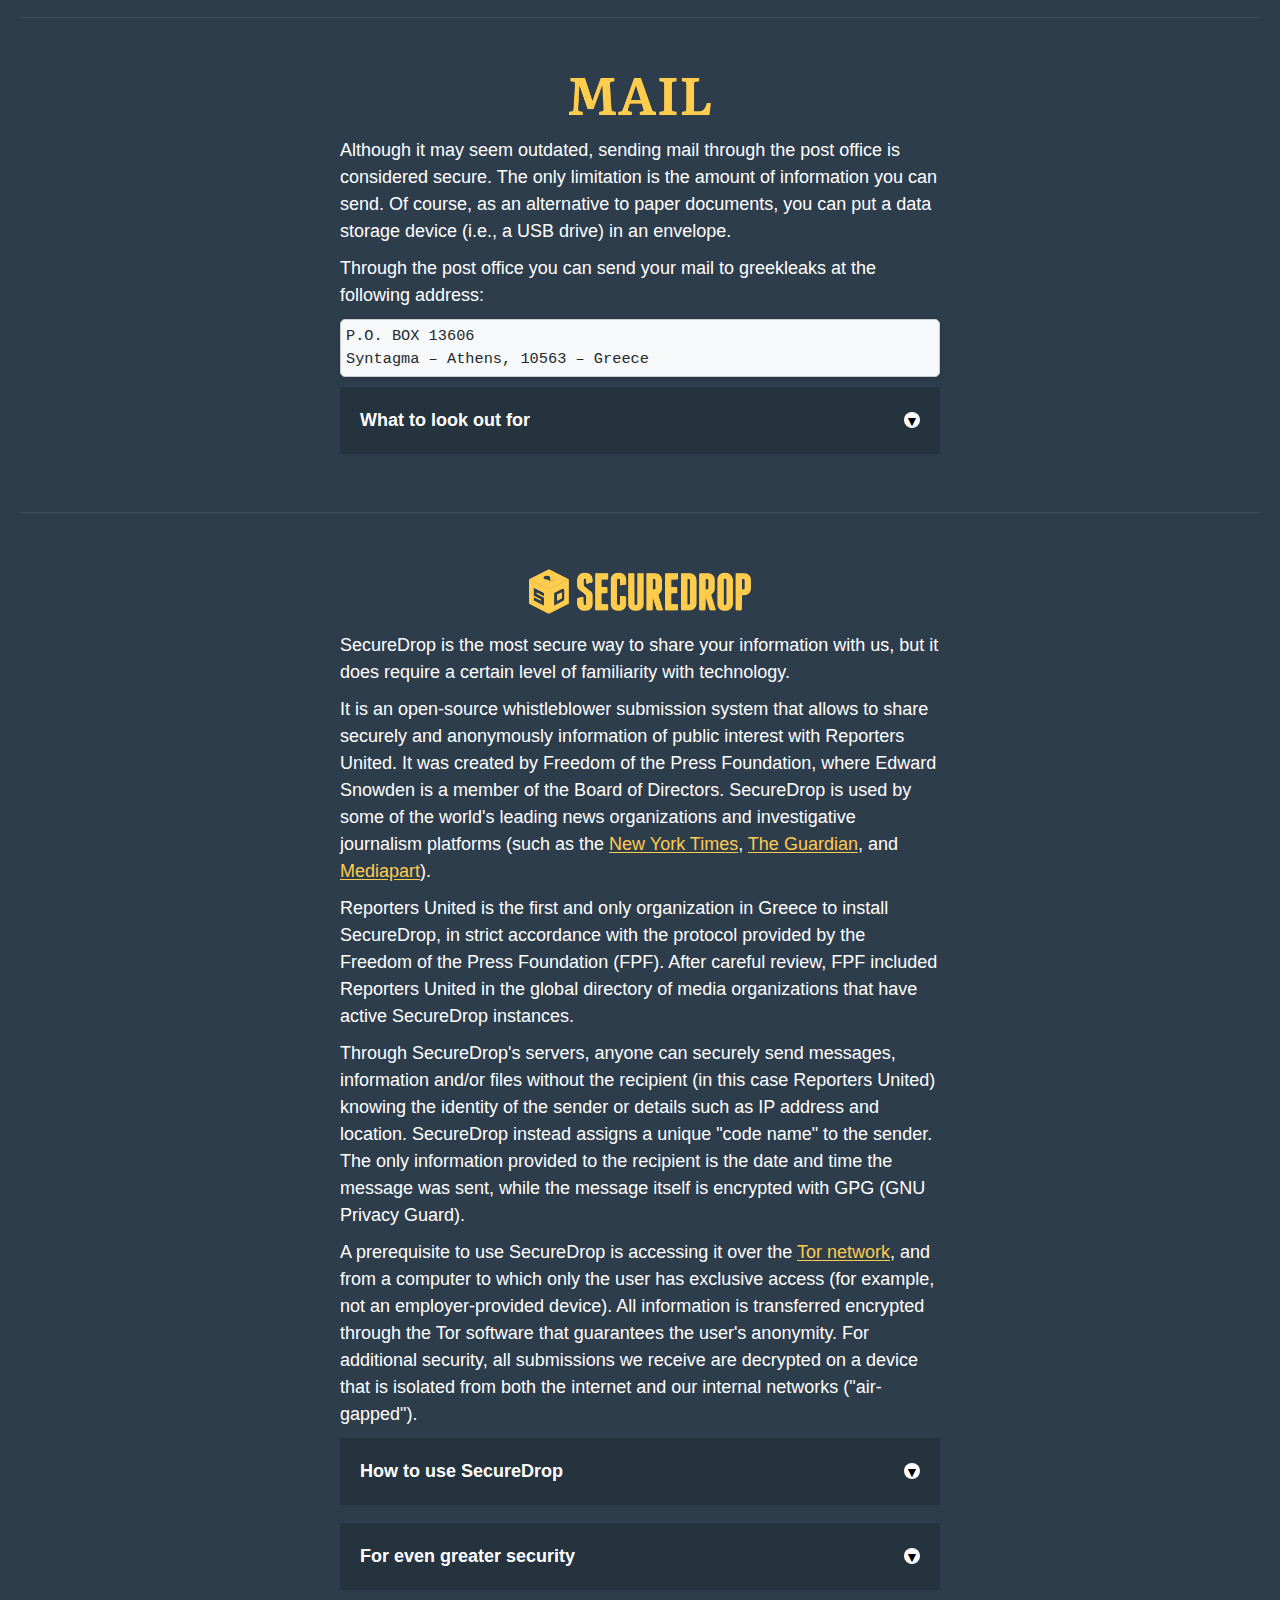
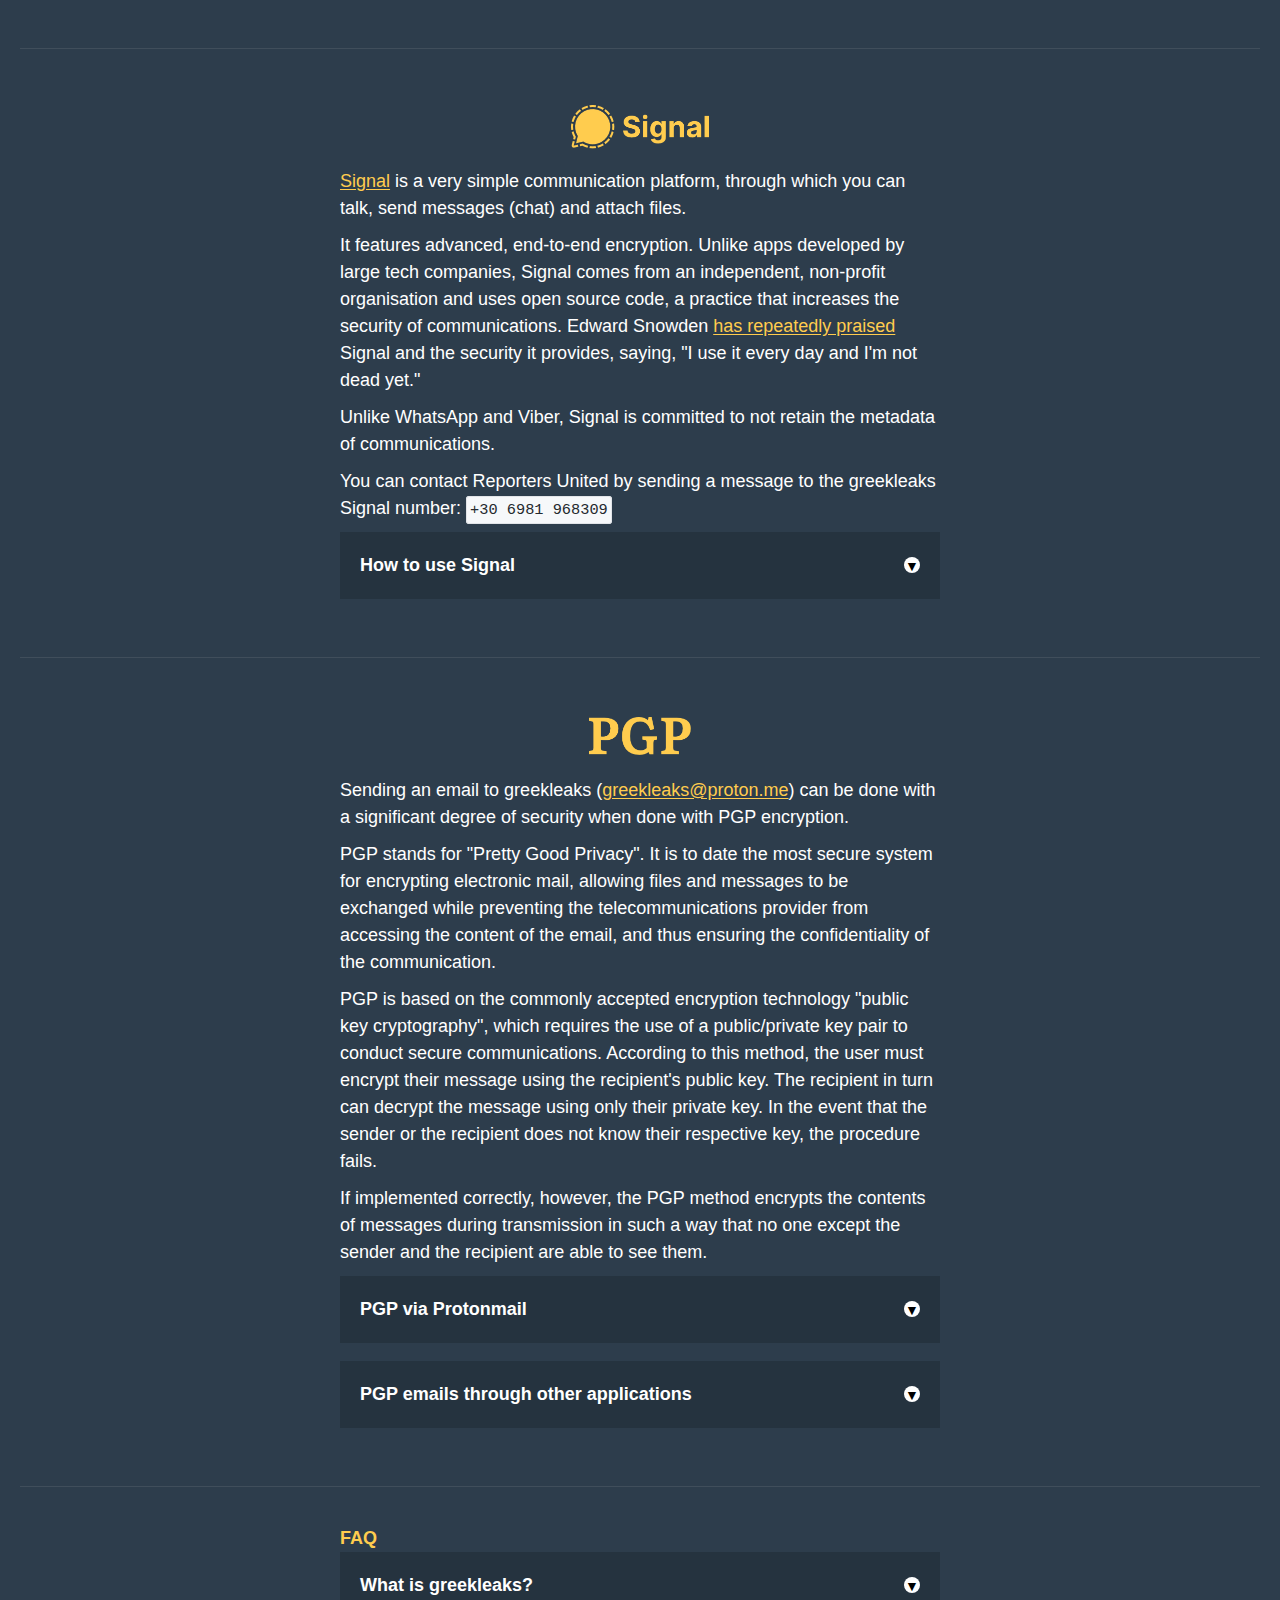
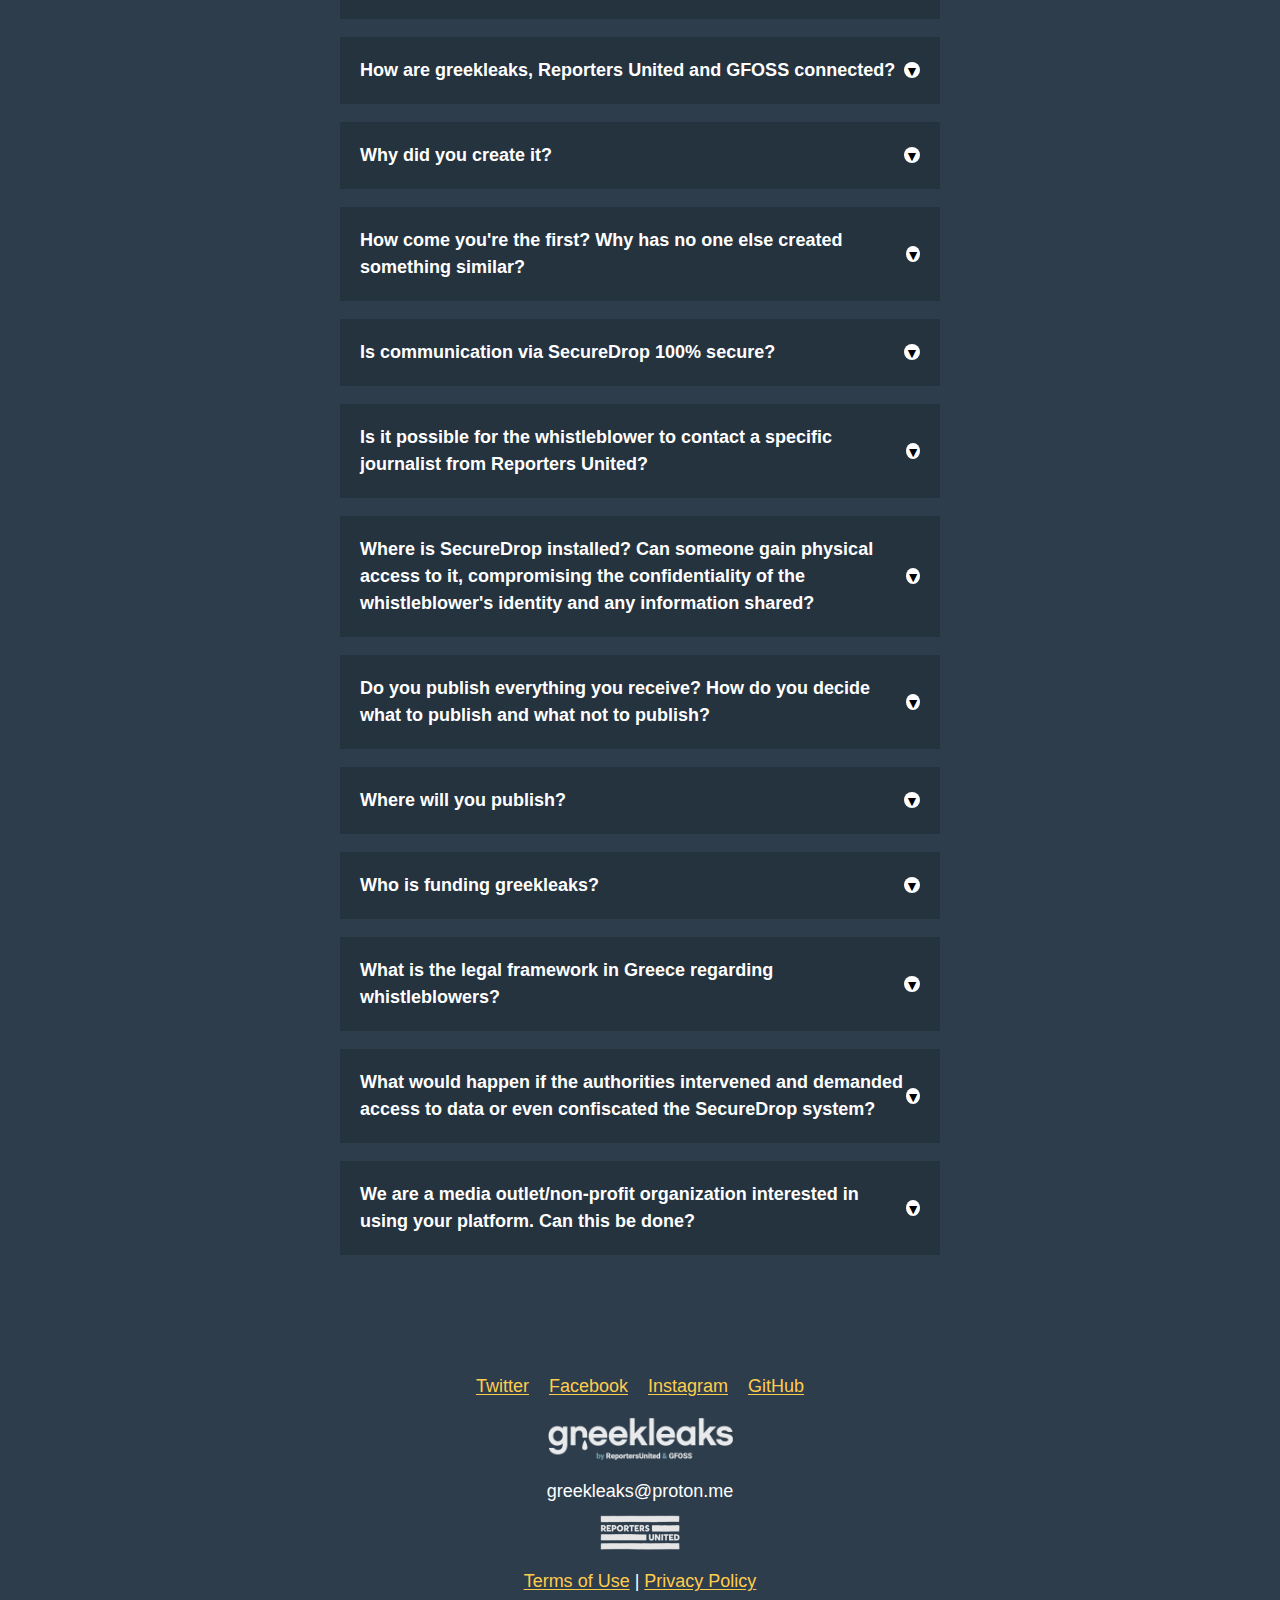
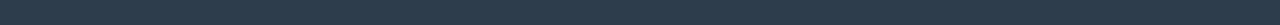
==== commit 938024a9: "Mention our GitHub page" ====
--- a/site/en/index.html
+++ b/site/en/index.html
@@ -35,15 +35,6 @@
         </div>
 
         <div class="menu-container">
-
-            <button popovertarget="main-menu" popovertargetaction="toggle" class="menu-toggle" aria-label="burger menu trigger">
-                <div class="hamburger-menu">
-                    <span></span>
-                    <span></span>
-                    <span></span>
-                    <span></span>
-                </div>
-            </button>
 
             <nav id="main-menu" popover="auto">
                 <ul class="nav-links">
@@ -65,6 +56,15 @@
                     </li>
                 </ul>
             </nav>
+
+            <button popovertarget="main-menu" popovertargetaction="toggle" class="menu-toggle" aria-label="burger menu trigger">
+                <span class="hamburger-menu">
+                    <span></span>
+                    <span></span>
+                    <span></span>
+                    <span></span>
+                </span>
+            </button>
 
         </div>
 
@@ -445,6 +445,7 @@
             </summary>
             <div class="collapsible-content">
                 <p>Reporters United did not build greekleaks to monopolize its use. If any media outlet or non-profit organization is interested in setting up such a platform, or in making use of SecureDrop, we would be happy to assist.</p>
+                <p>The configuration and code of this site is also available on our <a href="https://github.com/reportersunited/greekleaks" target="_blank" rel="noreferrer">GitHub page</a>.</p>
             </div>
         </details>
 
@@ -460,6 +461,7 @@
         <li class="twitter"><a href="https://twitter.com/reporters_gr" title="Follow on Twitter" target="_blank" rel="noreferrer"><span class="" aria-hidden="true">Twitter</span></a></li>
         <li class="facebook"><a href="https://www.facebook.com/reportersunitedgr" title="Follow on Facebook" target="_blank" rel="noreferrer"><span class="" aria-hidden="true">Facebook</span></a></li>
         <li class="instagram"><a href="https://www.instagram.com/reportersunitedgr/" title="Follow on Instagram" target="_blank" rel="noreferrer"><span class="" aria-hidden="true">Instagram</span></a></li>
+        <li class="github"><a href="https://github.com/reportersunited" title="Follow on GitHub" target="_blank" rel="noreferrer"><span class="" aria-hidden="true">GitHub</span></a></li>
     </ul>
 
     <p>
--- a/site/assets/css/style.css
+++ b/site/assets/css/style.css
@@ -41,7 +41,7 @@
     border-radius: 3px;
     font-family: monospace;
     padding: 4px 3px;
-    margin: 10px 0px;
+    margin: 10px 0;
     font-size: 85%;
 }
 
@@ -72,7 +72,7 @@
     border-radius: 3px;
     font-family: monospace;
     padding: 4px 3px;
-    margin: 10px 0px;
+    margin: 10px 0;
     font-size: 85%;
     /*text-align: center;*/
 }
@@ -400,10 +400,9 @@
 
 .nav-links {
     /*display: flex;*/
-    font-size: 0.875rem;
-    font-weight: 400;
-    gap: 15px;
-    align-items: center;
+
+    /*gap: 15px;*/
+    /*align-items: center;*/
     list-style: none;
 
     /*position: relative;*/
@@ -418,7 +417,13 @@
 .nav-links li{
     display: block;
     text-align: center;
-}
+
+    font-size: 0.875rem;
+    font-weight: 400;
+
+    padding: 8px;
+}
+
 
 .nav-links a {
     /*margin-left: 15px;*/
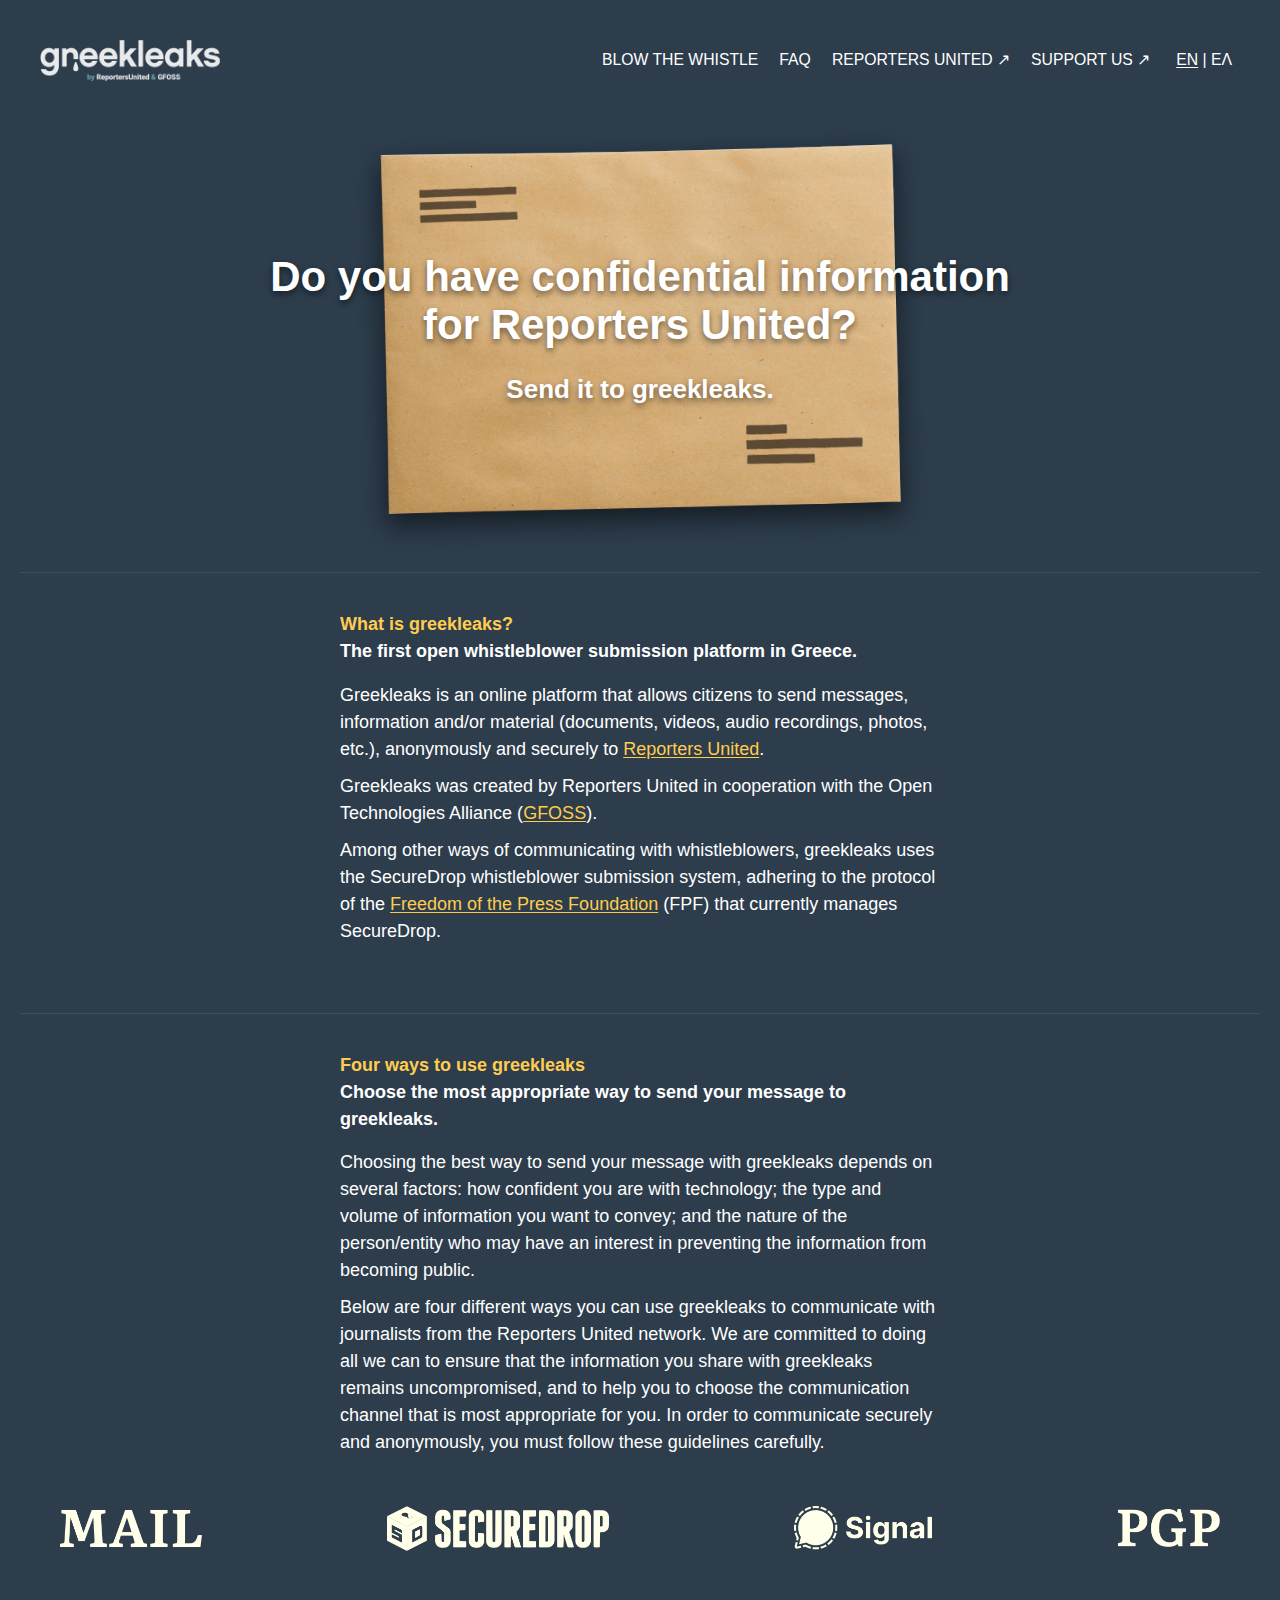
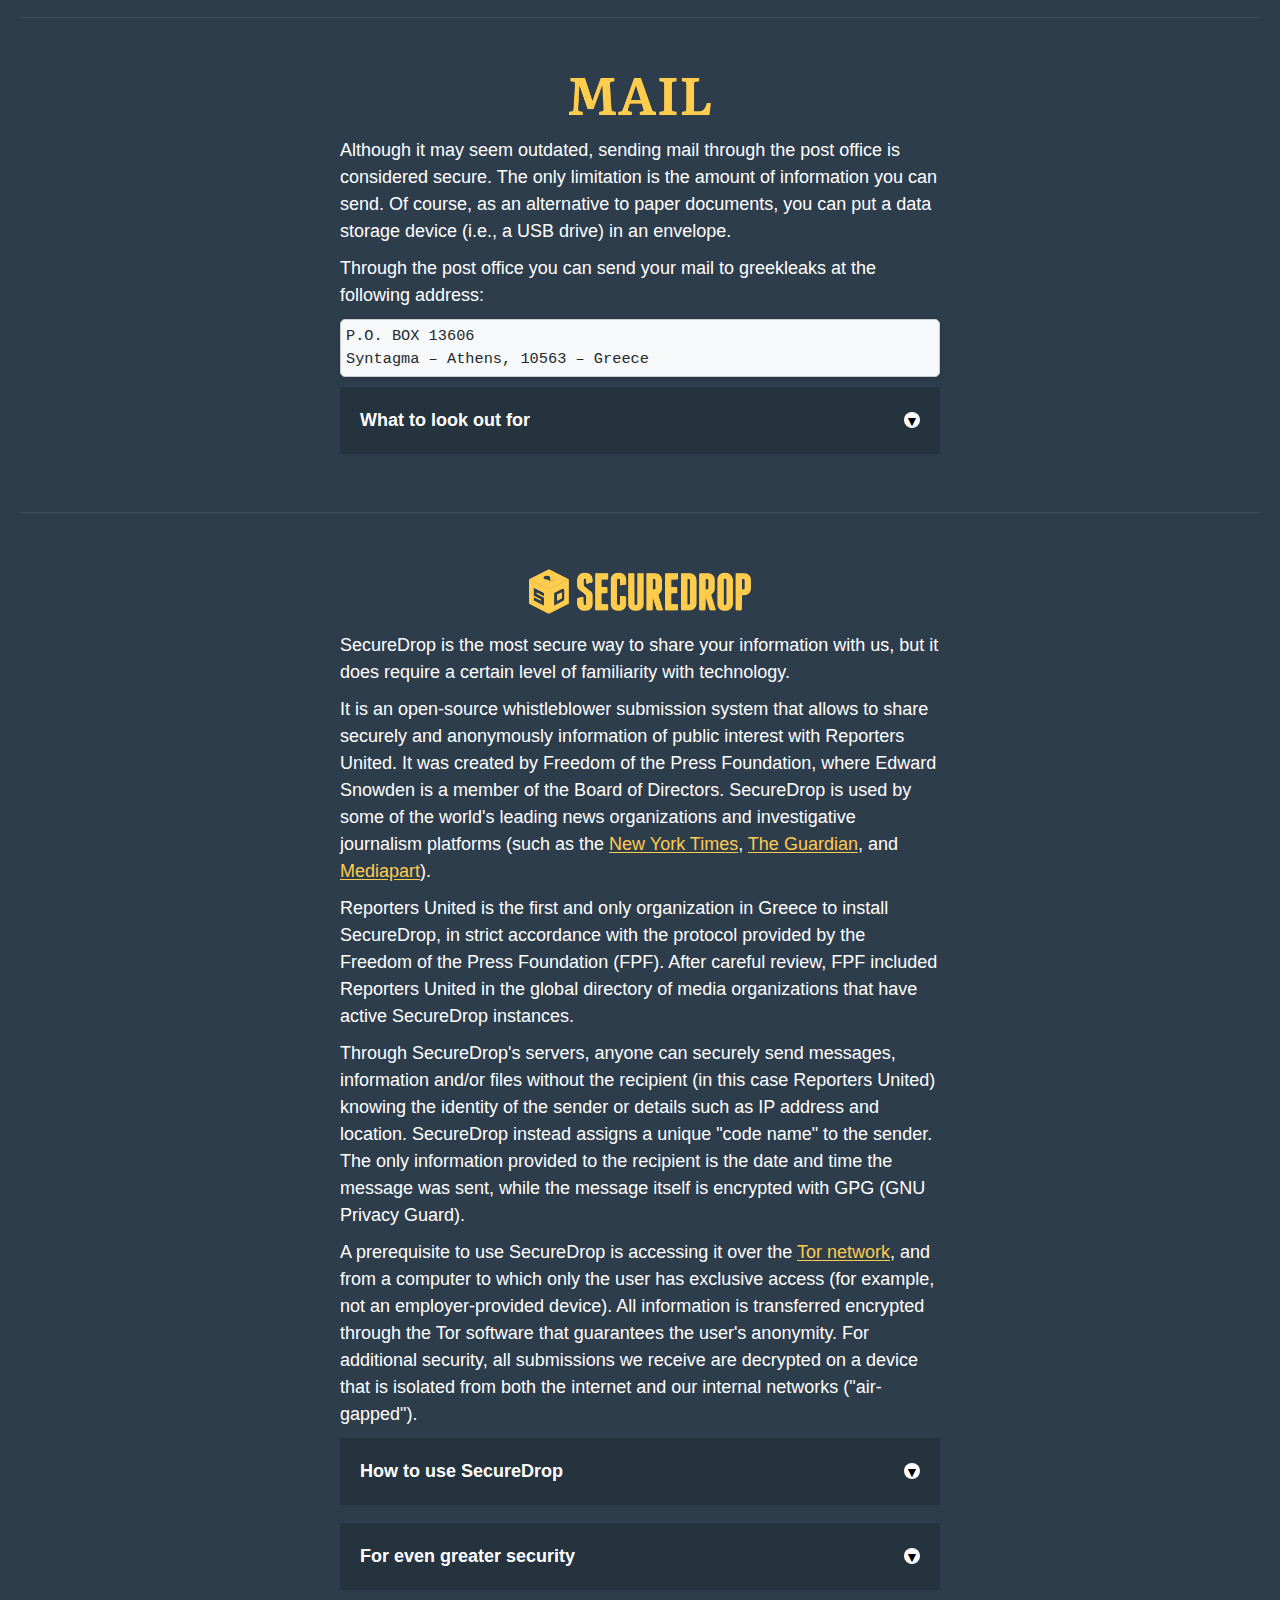
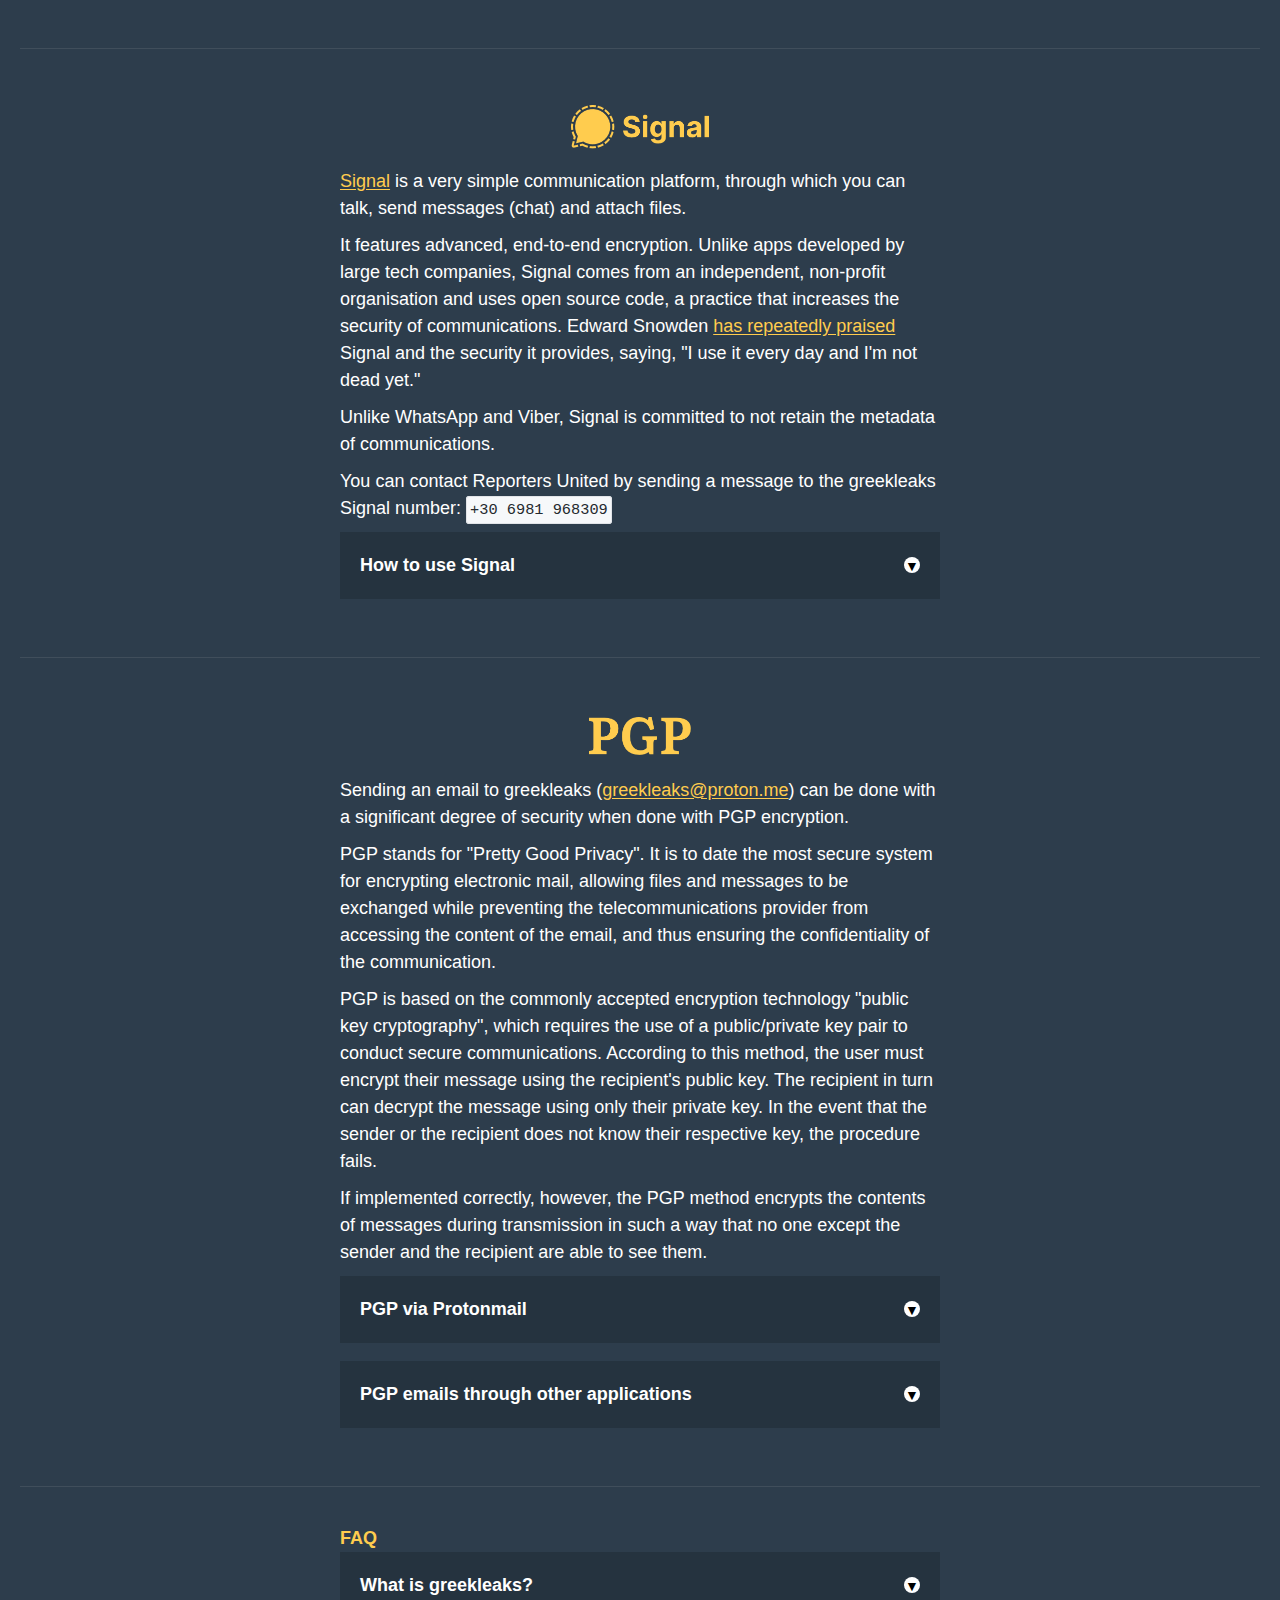
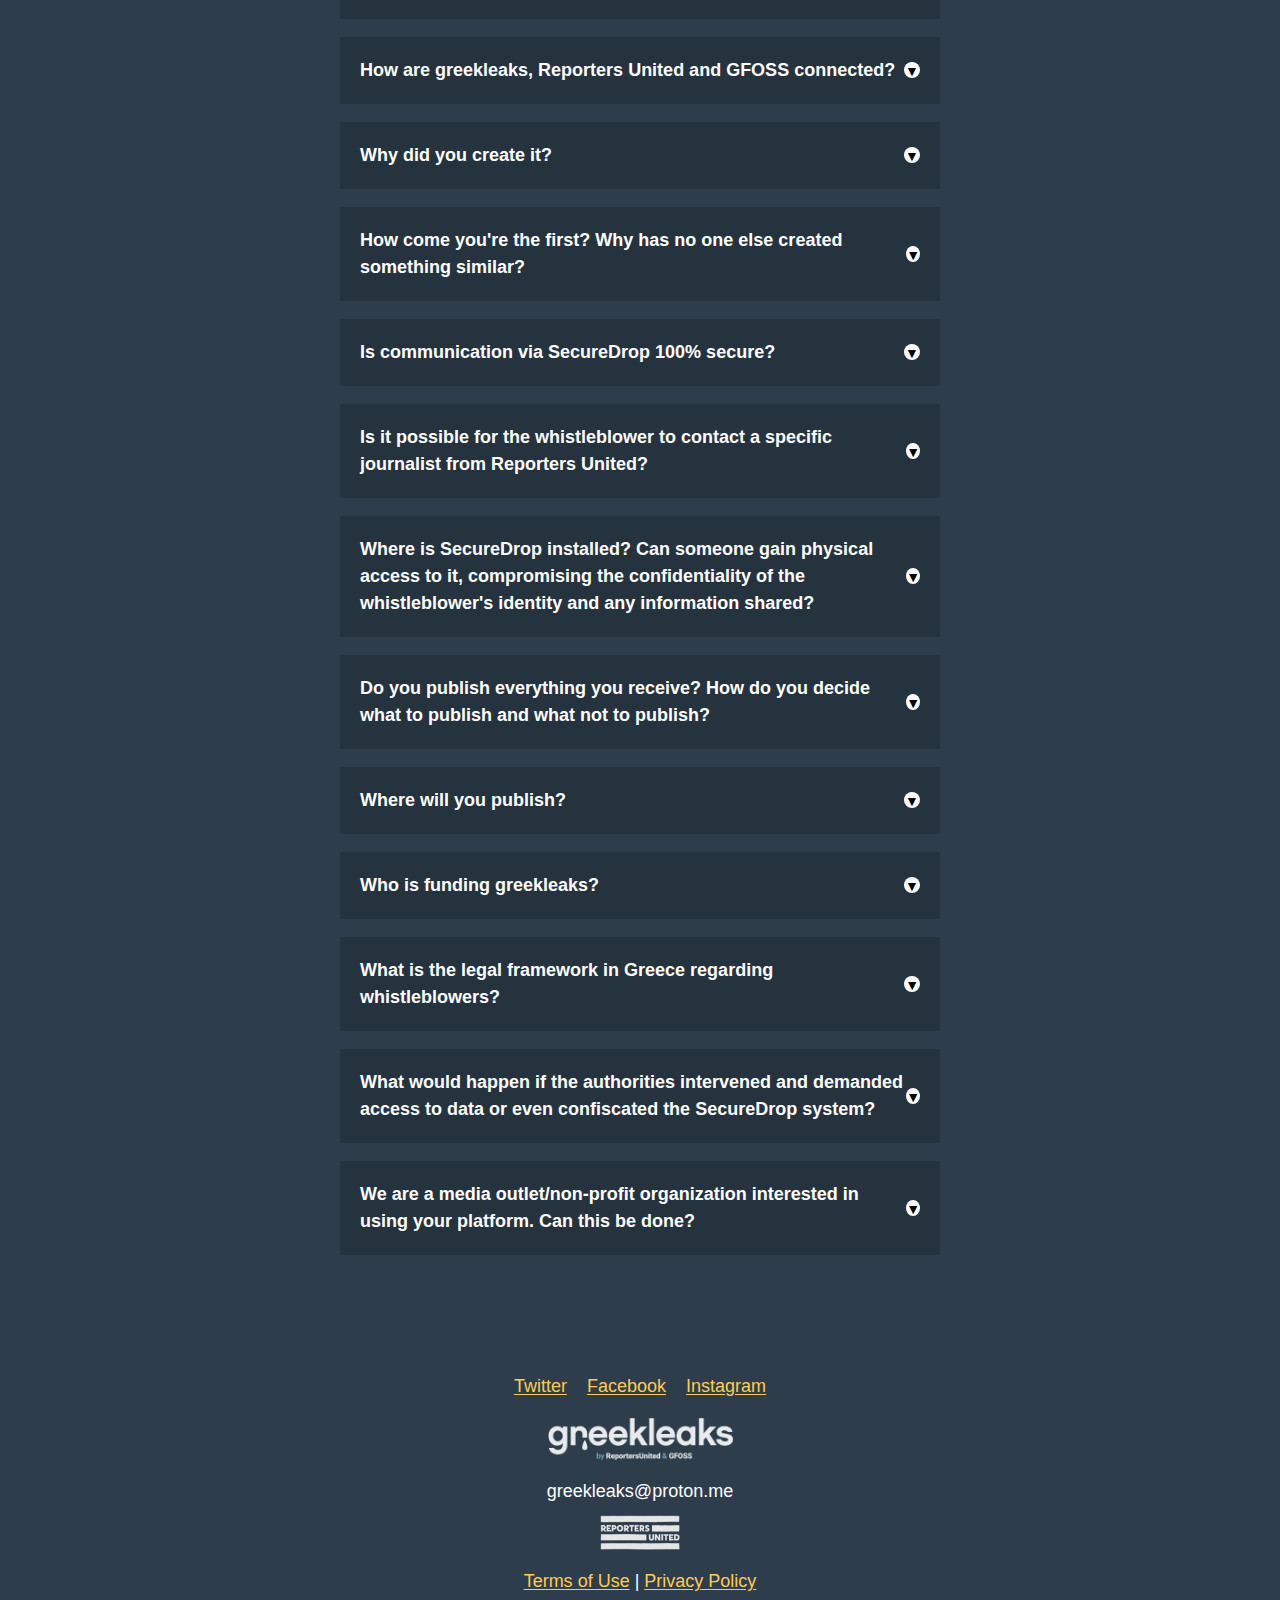
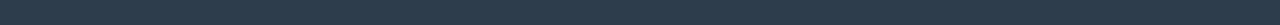
==== commit 4df0e5a1: "Add active state for burger button" ====
--- a/site/en/index.html
+++ b/site/en/index.html
@@ -445,7 +445,6 @@
             </summary>
             <div class="collapsible-content">
                 <p>Reporters United did not build greekleaks to monopolize its use. If any media outlet or non-profit organization is interested in setting up such a platform, or in making use of SecureDrop, we would be happy to assist.</p>
-                <p>The configuration and code of this site is also available on our <a href="https://github.com/reportersunited/greekleaks" target="_blank" rel="noreferrer">GitHub page</a>.</p>
             </div>
         </details>
 
@@ -461,7 +460,6 @@
         <li class="twitter"><a href="https://twitter.com/reporters_gr" title="Follow on Twitter" target="_blank" rel="noreferrer"><span class="" aria-hidden="true">Twitter</span></a></li>
         <li class="facebook"><a href="https://www.facebook.com/reportersunitedgr" title="Follow on Facebook" target="_blank" rel="noreferrer"><span class="" aria-hidden="true">Facebook</span></a></li>
         <li class="instagram"><a href="https://www.instagram.com/reportersunitedgr/" title="Follow on Instagram" target="_blank" rel="noreferrer"><span class="" aria-hidden="true">Instagram</span></a></li>
-        <li class="github"><a href="https://github.com/reportersunited" title="Follow on GitHub" target="_blank" rel="noreferrer"><span class="" aria-hidden="true">GitHub</span></a></li>
     </ul>
 
     <p>
--- a/site/assets/css/style.css
+++ b/site/assets/css/style.css
@@ -155,6 +155,47 @@
     background-color: white;
     margin: 2px;
 }
+
+.menu{
+    display: none;
+}
+.menu-toggle:focus{
+    /*pointer-events: none;*/
+}
+.menu-toggle:focus~.menu{
+    /*display: block;*/
+}
+
+
+[popover]:popover-open + .menu-toggle > .hamburger-menu > span:nth-child(1) {
+    rotate: 45deg;
+    transform-origin: center;
+    transform: translateY(5px);
+}
+[popover]:popover-open + .menu-toggle > .hamburger-menu > span:nth-child(2) {
+    rotate: 135deg;
+    transform-origin: center;
+    transform: translateY(6px);
+}
+[popover]:popover-open + .menu-toggle > .hamburger-menu > span:nth-child(3),
+[popover]:popover-open + .menu-toggle > .hamburger-menu > span:nth-child(4){
+    display: none;
+}
+
+/*.menu-toggle:focus > .hamburger-menu > span:nth-child(1) {
+    rotate: 45deg;
+    transform-origin: center;
+    transform: translateY(5px);
+}
+.menu-toggle:focus > .hamburger-menu > span:nth-child(2) {
+    rotate: 135deg;
+    transform-origin: center;
+    transform: translateY(5px);
+}
+.menu-toggle:focus > .hamburger-menu > span:nth-child(3),
+.menu-toggle:focus > .hamburger-menu > span:nth-child(4){
+    display: none;
+}*/
 
 /* Main body styles */
 main {
@@ -440,21 +481,25 @@
 
 
 
-#main-menu[popover]{
+#main-menu[popover], .menu{
     /*margin: 100px 20px 0 auto;*/
     margin: 100px 20px 0 20px;
     width: calc(100% - 40px);
     padding: 20px;
 
-    background: #2d3d4c;
 
     border: none;
     border-top: 1px solid #efece1;
+    background-color: var(--bg-color);
+
+    /*position: absolute;*/
+    left: 0;
+    top: 0;
 }
 
 
 /* Media queries for responsive design */
-@media only screen and (min-width: 768px) {
+@media only screen and (min-width: 960px) {
     /* For full screen devices */
     /*.container {*/
     /*    display: flex;*/
@@ -469,7 +514,7 @@
         display: none;
     }
 
-    #main-menu[popover]{
+    #main-menu[popover], .menu{
         display: block;
         position: relative;
         margin: 0 0 0 auto;
@@ -477,6 +522,14 @@
         text-align: right;
 
         border: none;
+        /*background-color: var(--bg-color);*/
+    }
+
+
+
+
+    .nav-links{
+        border: none;
         box-shadow: none;
         -moz-box-shadow: none;
         -webkit-box-shadow: none;
@@ -498,7 +551,8 @@
     }
 
     .lang-menu{
-        margin-left: 25px;
+        /*margin-left: 25px;*/
+        margin-left: 5px;
     }
 
     .menu-container .collapsible-header{
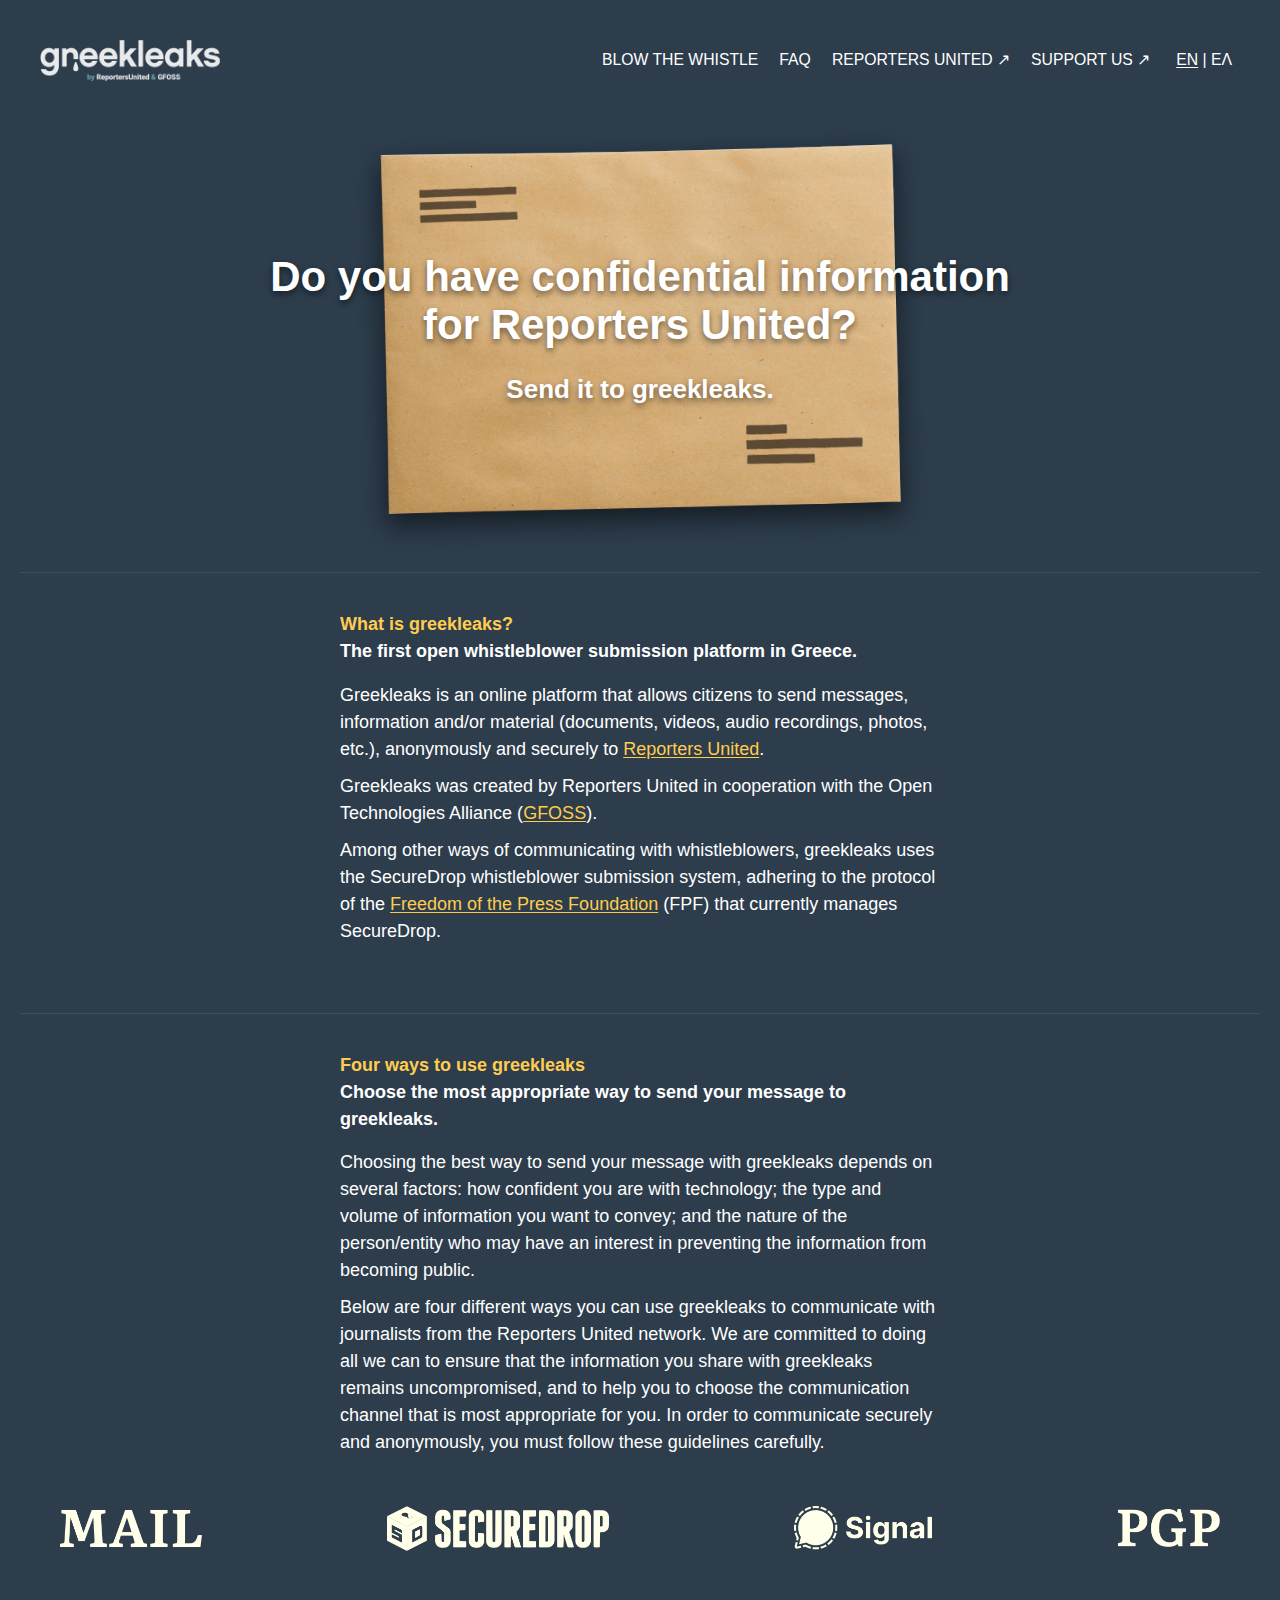
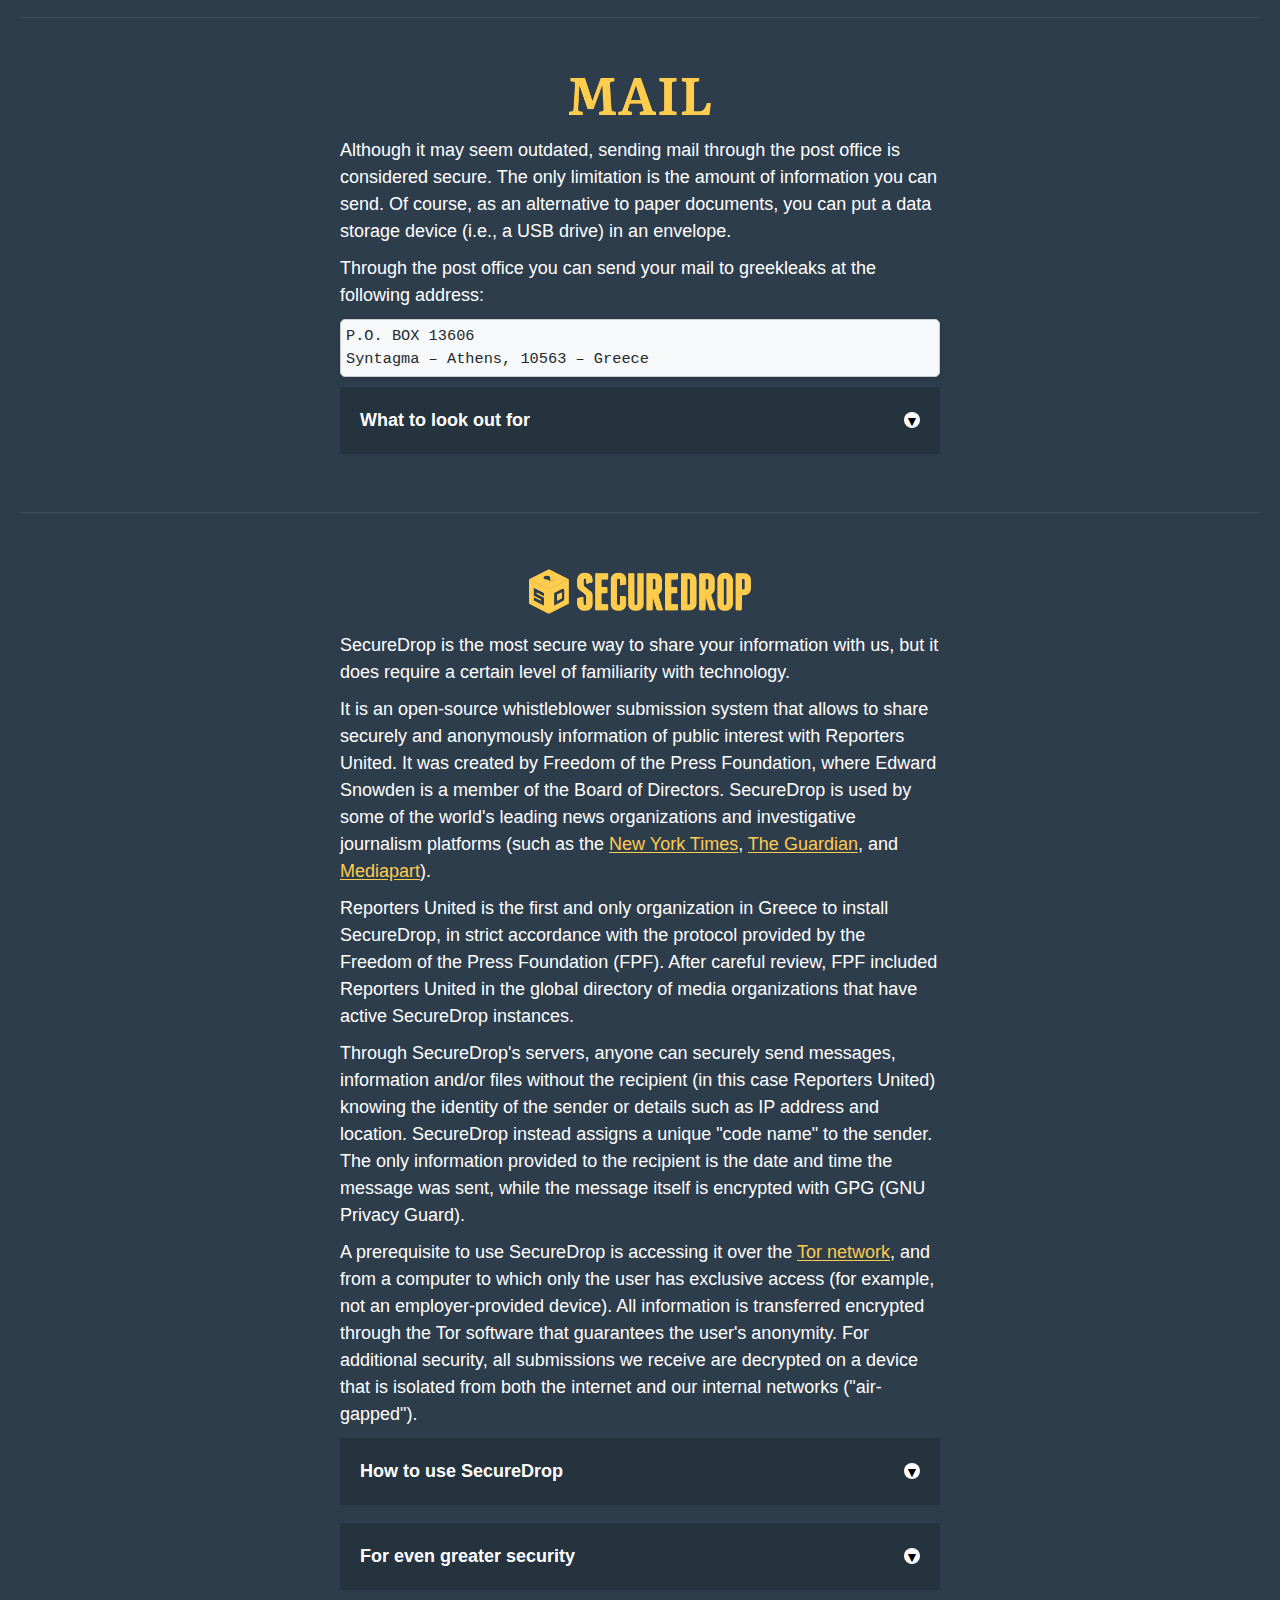
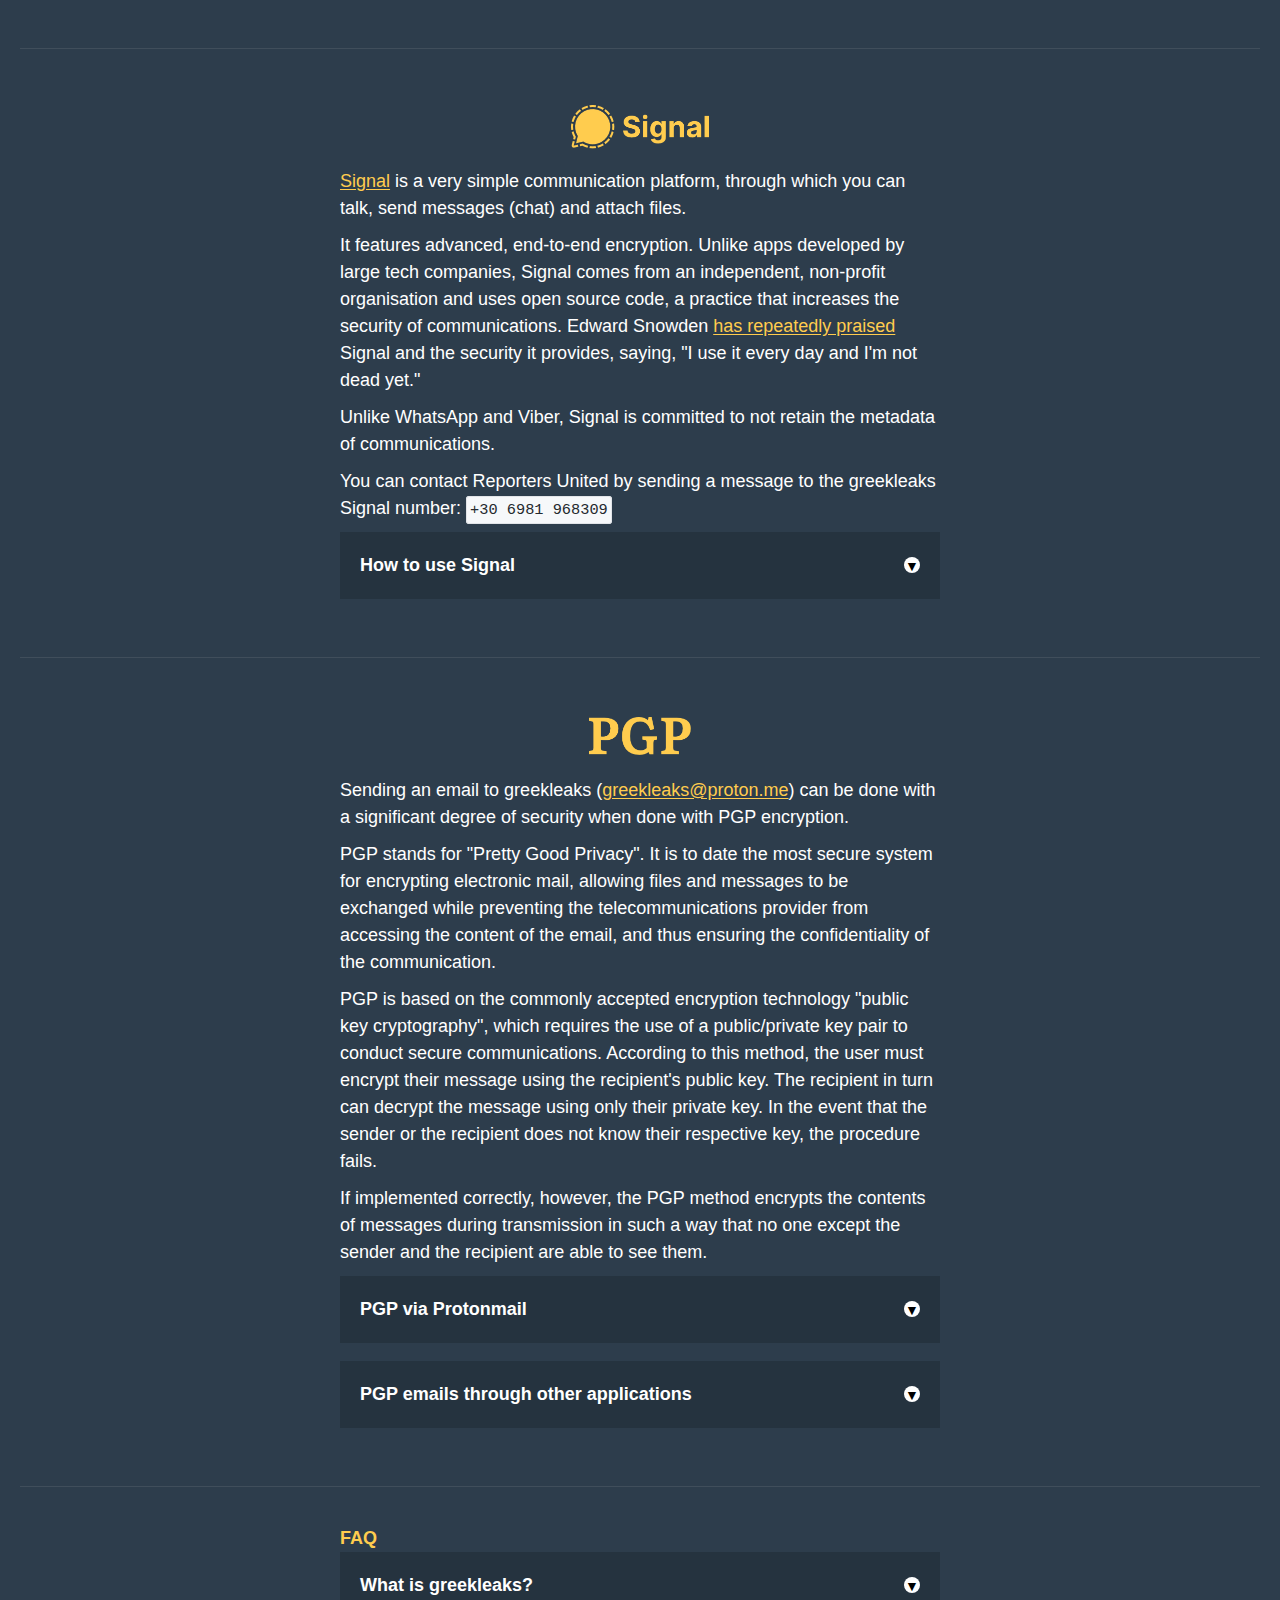
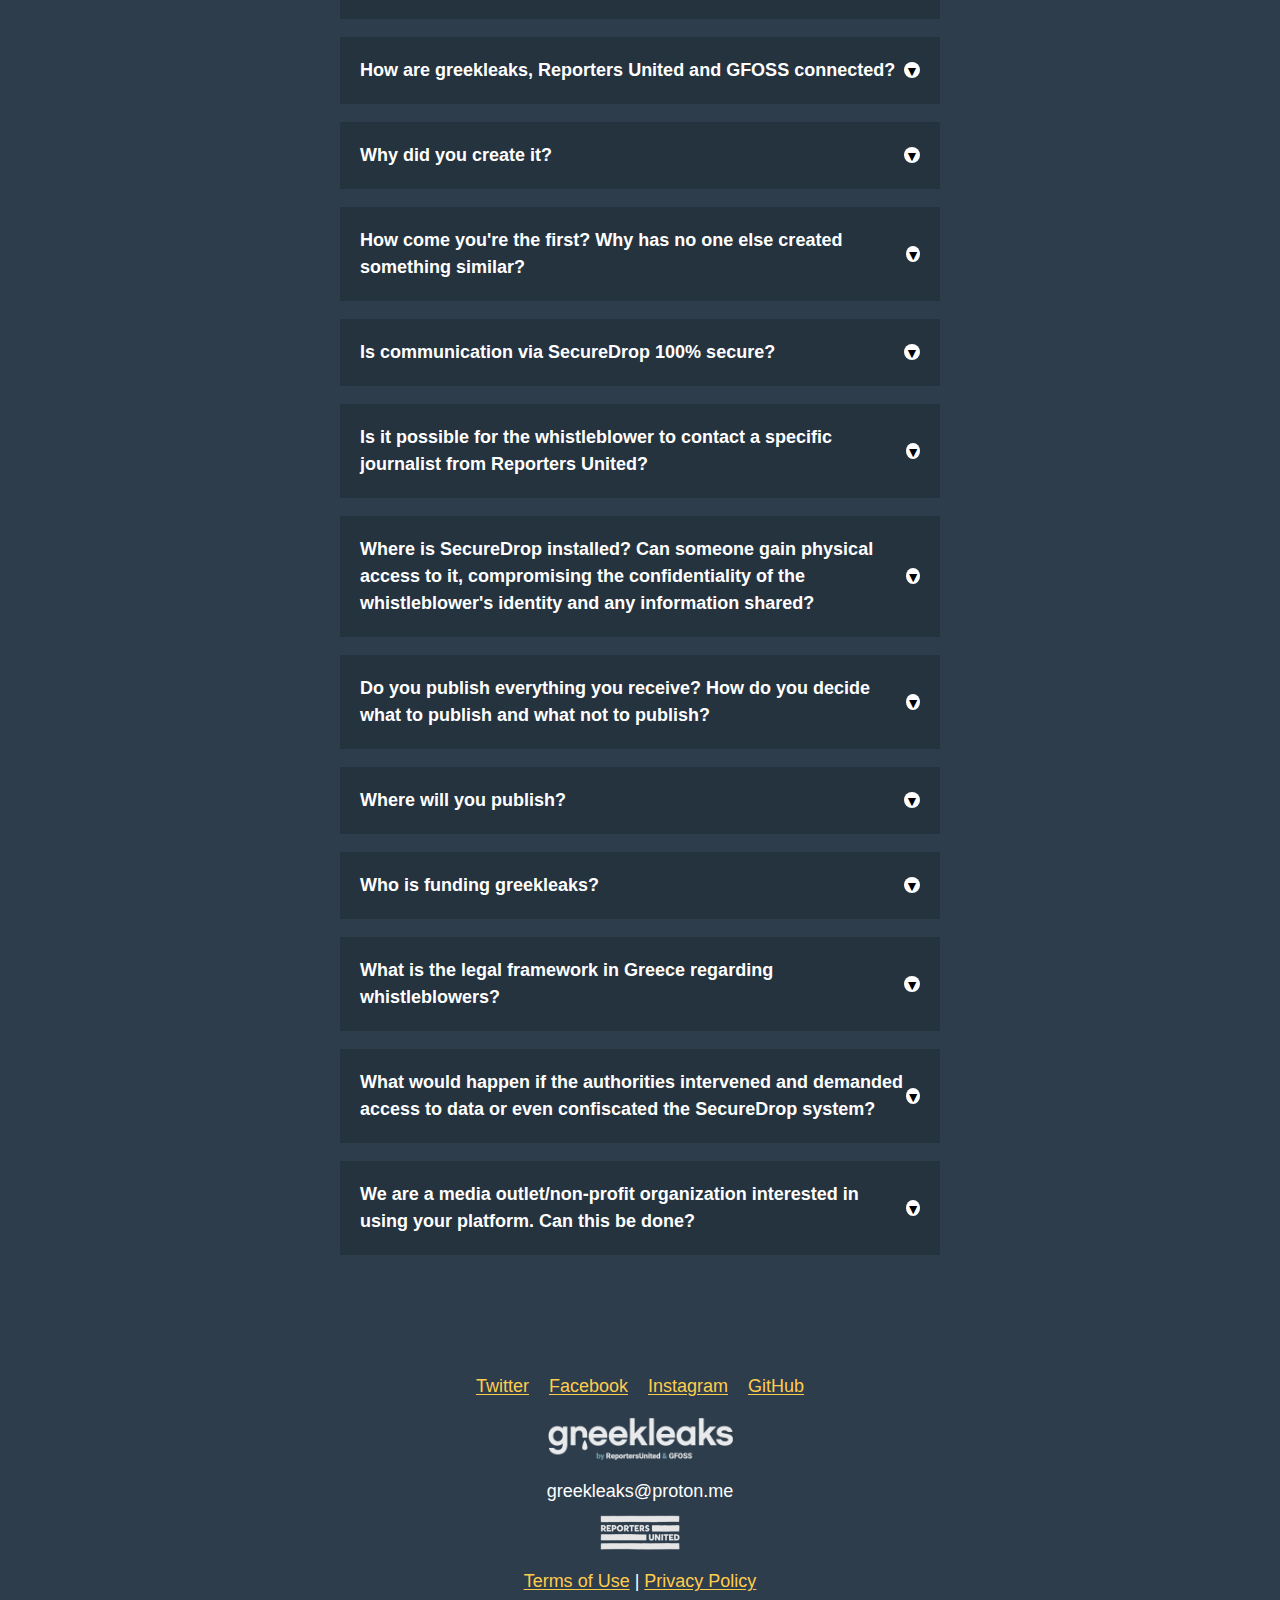
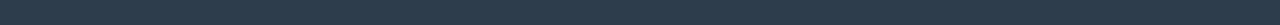
==== commit 92a46dfa: "Add Twitter card for richer preview" ====
--- a/site/en/index.html
+++ b/site/en/index.html
@@ -7,6 +7,11 @@
     <meta property="og:description" content="greekleaks - The first open platform for whistleblowers in Greece." />
     <meta property="og:image" content="https://reportersunited.gr/greekleaks/assets/img/greekleaks-social-image-en.png" />
     <meta property="og:url" content="https://reportersunited.gr/greekleaks/en/" />
+    <meta name="twitter:card" content="summary_large_image" />
+    <meta name="twitter:title" content="greekleaks" />
+    <meta name="twitter:description" content="greekleaks - The first open platform for whistleblowers in Greece." />
+    <meta name="twitter:image" content="https://reportersunited.gr/greekleaks/assets/img/greekleaks-social-image-en.png" />
+    <meta name="twitter:site" content="@reporters_gr" />
 
     <title>greekleaks</title>
     <meta name="description" content="greekleaks - The first open platform for whistleblowers in Greece">
@@ -445,6 +450,7 @@
             </summary>
             <div class="collapsible-content">
                 <p>Reporters United did not build greekleaks to monopolize its use. If any media outlet or non-profit organization is interested in setting up such a platform, or in making use of SecureDrop, we would be happy to assist.</p>
+                <p>The configuration and code of this site is also available on our <a href="https://github.com/reportersunited/greekleaks" target="_blank" rel="noreferrer">GitHub page</a>.</p>
             </div>
         </details>
 
@@ -460,6 +466,7 @@
         <li class="twitter"><a href="https://twitter.com/reporters_gr" title="Follow on Twitter" target="_blank" rel="noreferrer"><span class="" aria-hidden="true">Twitter</span></a></li>
         <li class="facebook"><a href="https://www.facebook.com/reportersunitedgr" title="Follow on Facebook" target="_blank" rel="noreferrer"><span class="" aria-hidden="true">Facebook</span></a></li>
         <li class="instagram"><a href="https://www.instagram.com/reportersunitedgr/" title="Follow on Instagram" target="_blank" rel="noreferrer"><span class="" aria-hidden="true">Instagram</span></a></li>
+        <li class="github"><a href="https://github.com/reportersunited" title="Follow on GitHub" target="_blank" rel="noreferrer"><span class="" aria-hidden="true">GitHub</span></a></li>
     </ul>
 
     <p>
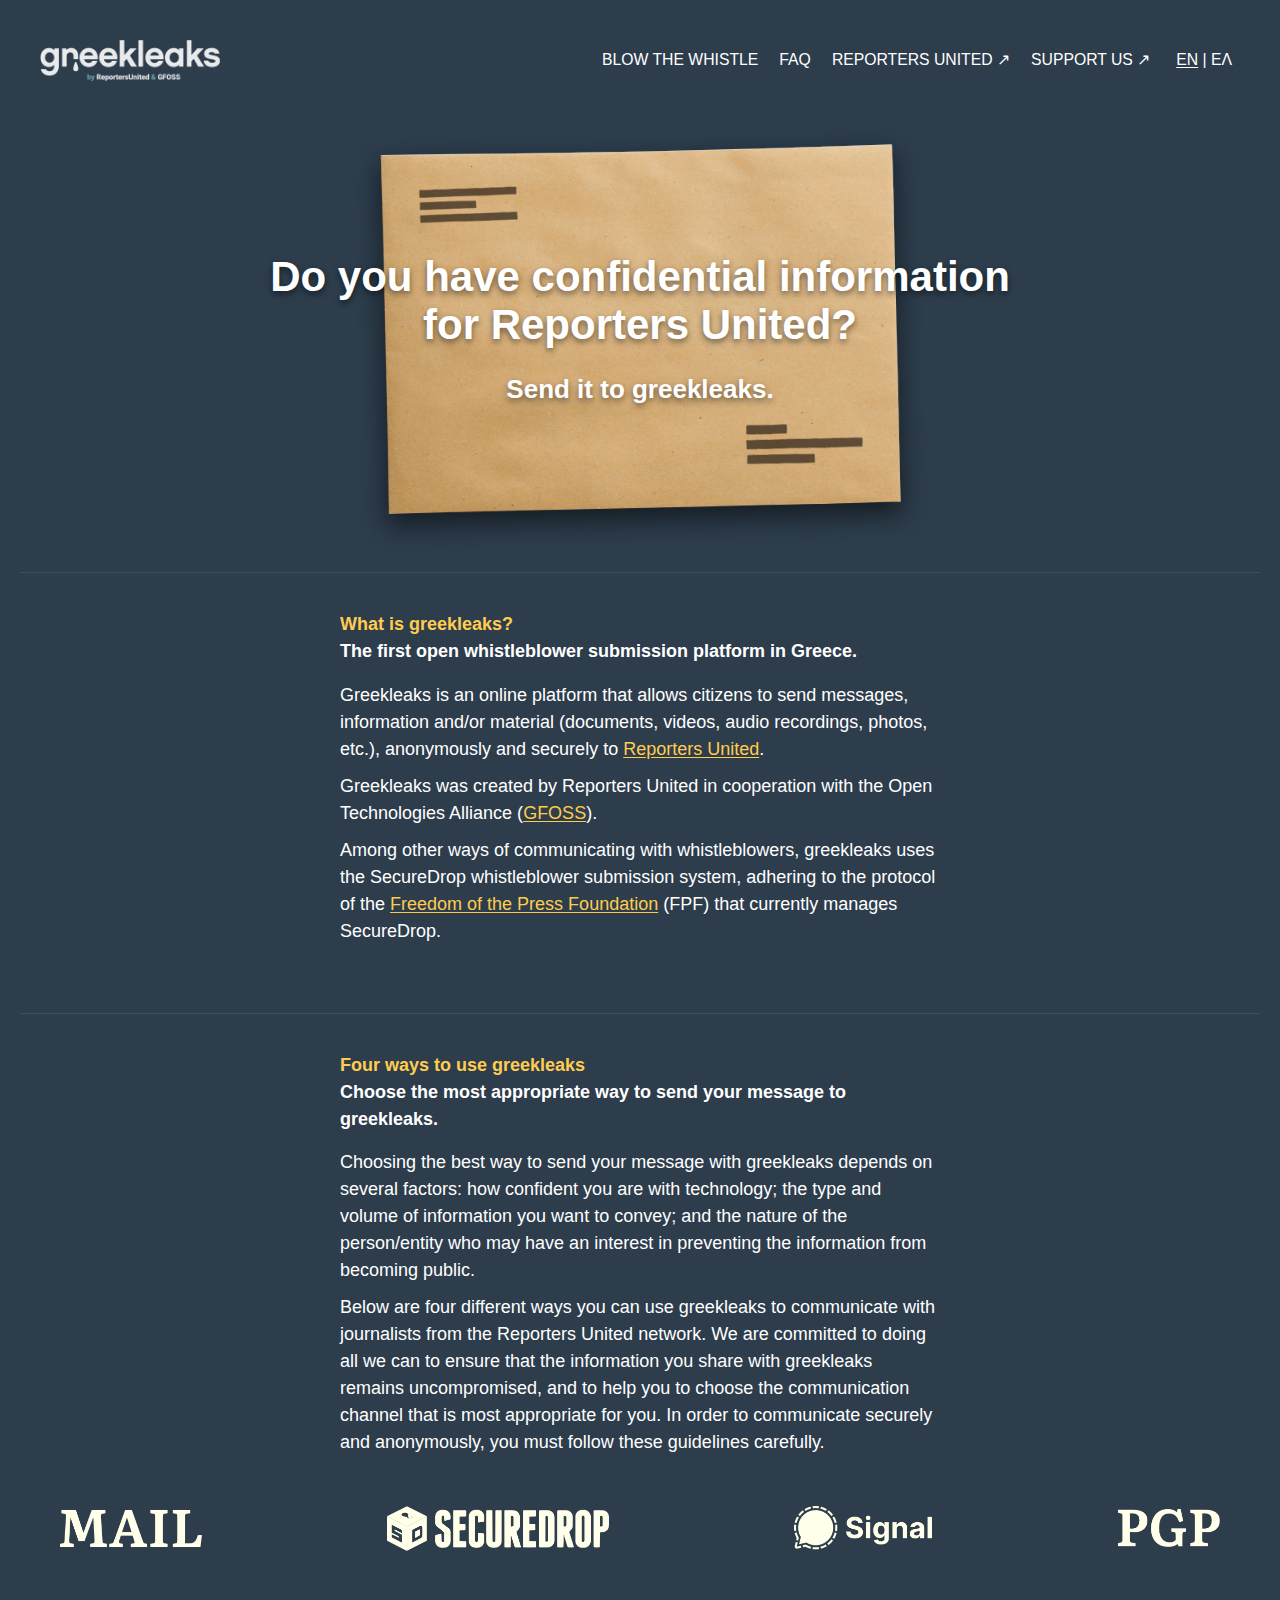
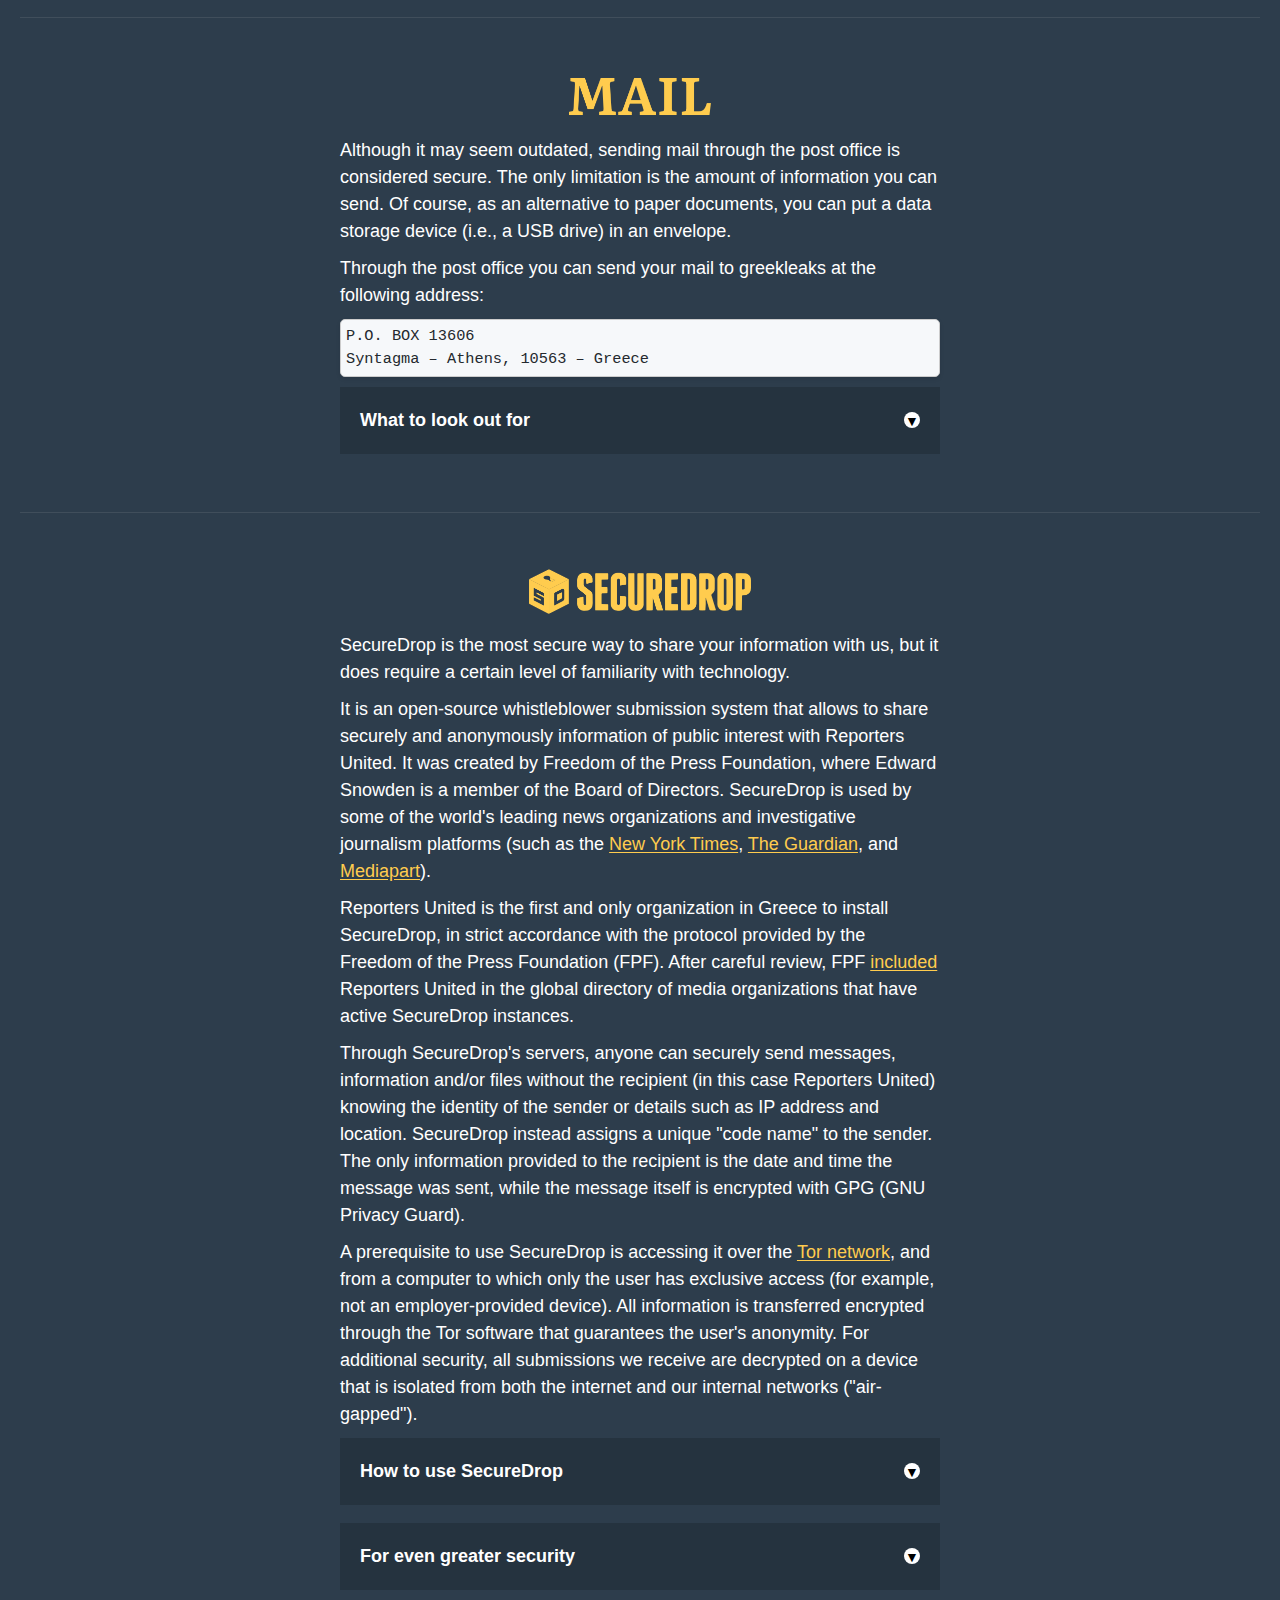
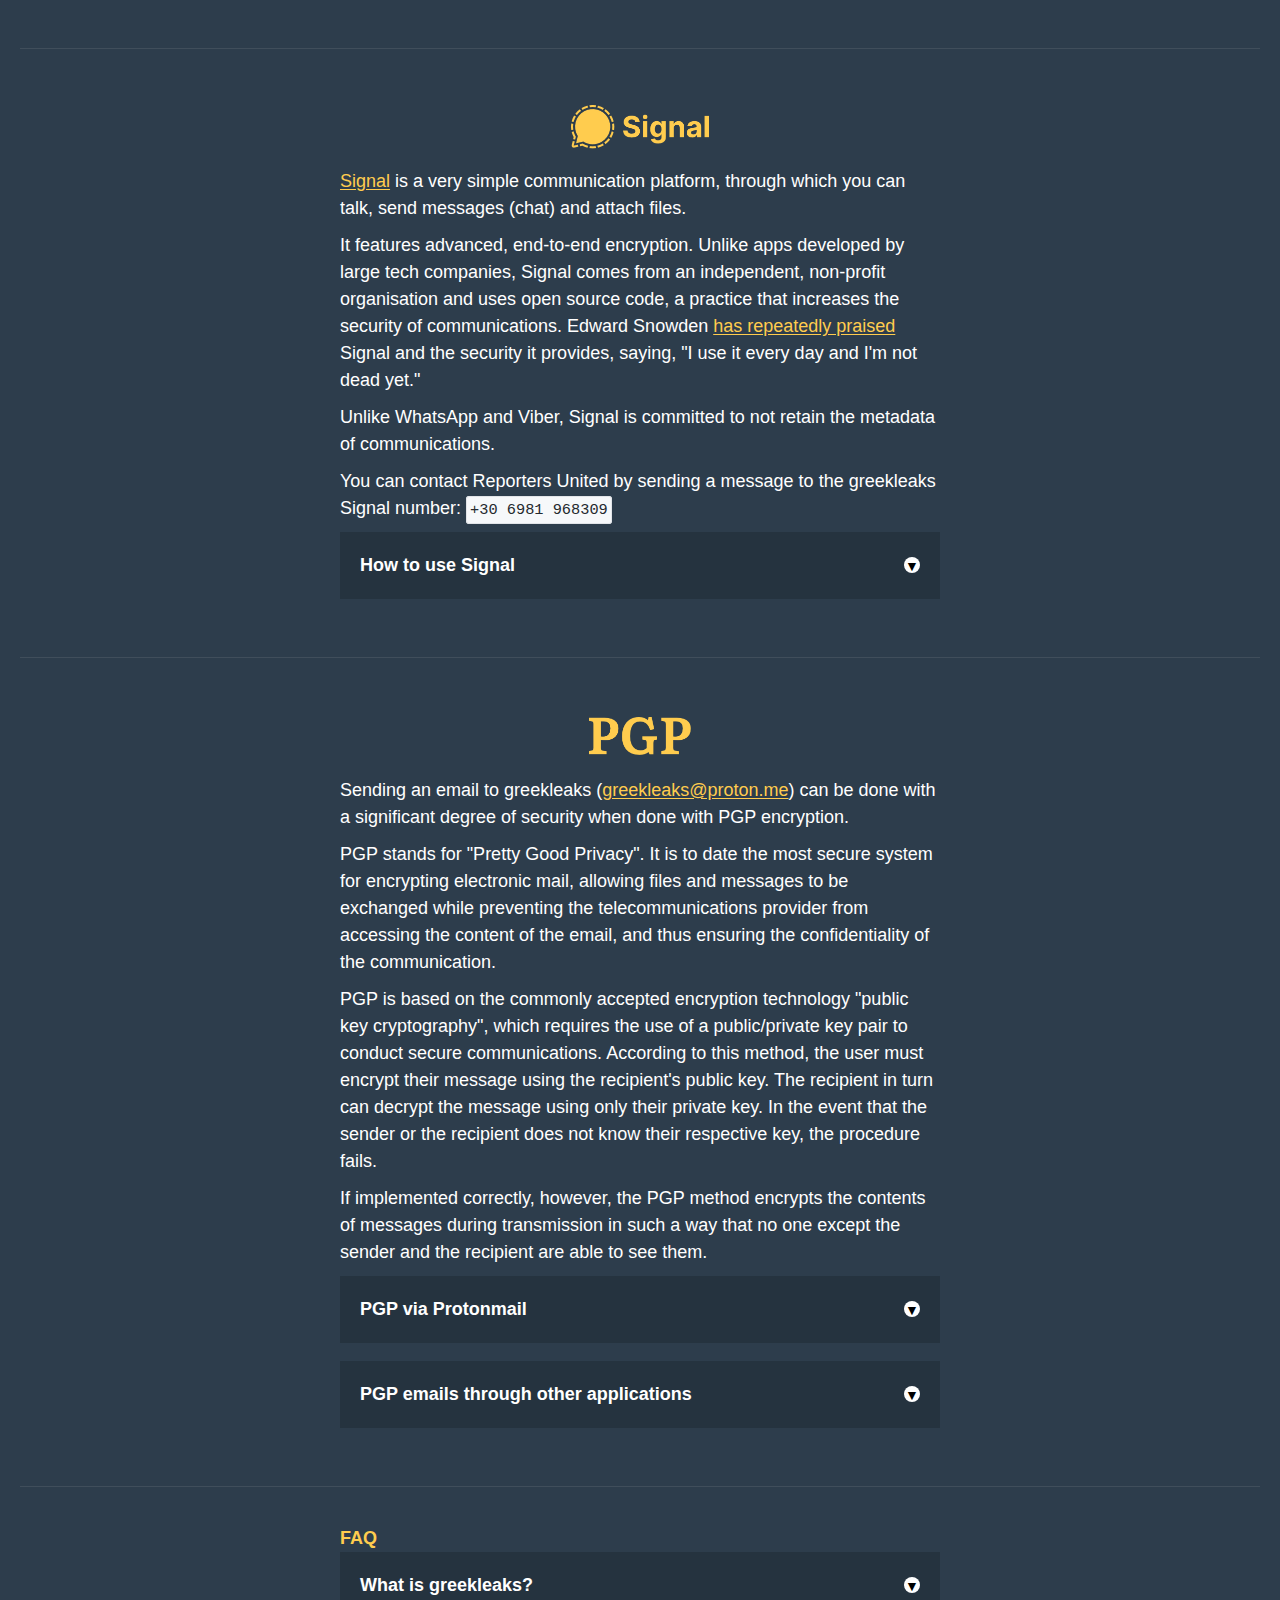
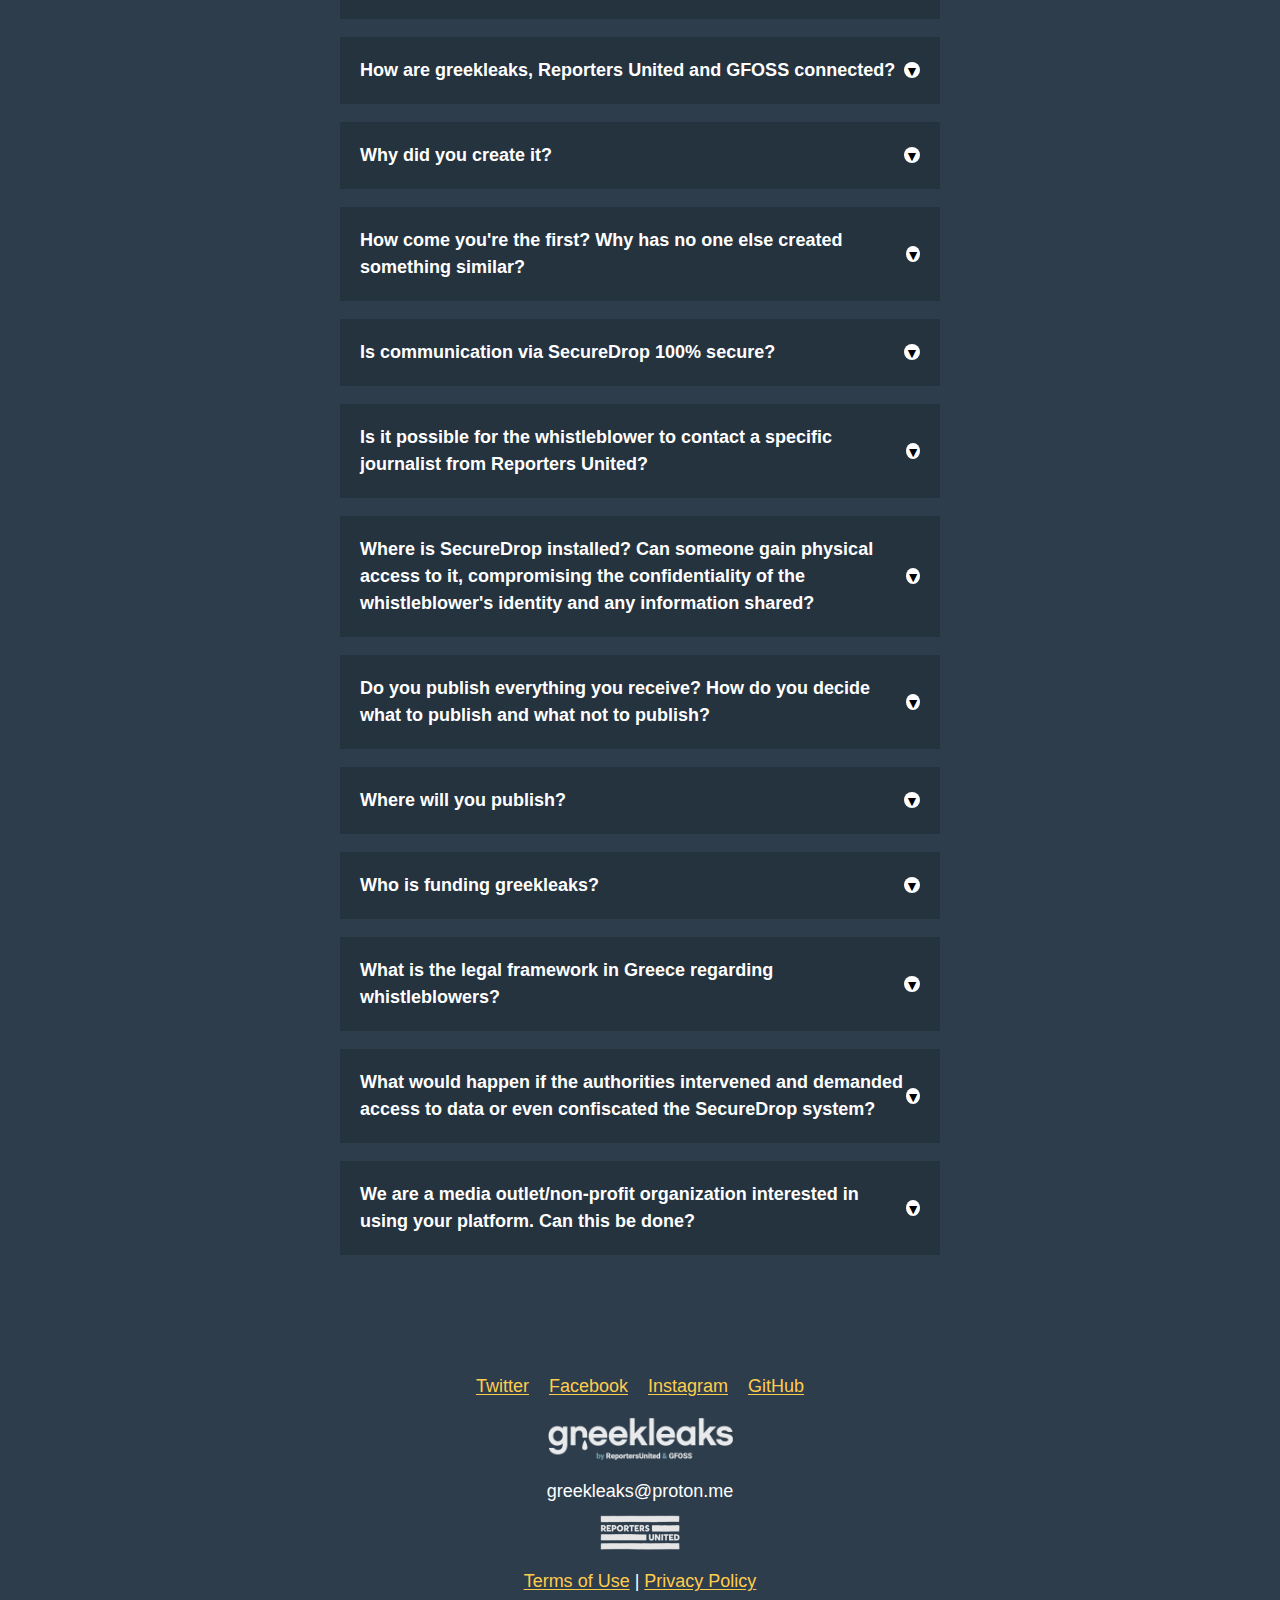
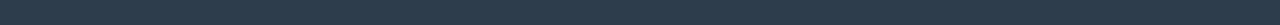
==== commit 256b1d0b: "Add X message about RU's inclusion on the SD directory" ====
--- a/site/en/index.html
+++ b/site/en/index.html
@@ -177,7 +177,7 @@
             </header>
             <p>SecureDrop is the most secure way to share your information with us, but it does require a certain level of familiarity with technology.</p>
             <p>It is an open-source whistleblower submission system that allows to share securely and anonymously information of public interest with Reporters United. It was created by Freedom of the Press Foundation, where Edward Snowden is a member of the Board of Directors. SecureDrop is used by some of the world's leading news organizations and investigative journalism platforms (such as the <a target="_blank" rel="noreferrer noopener" href="https://www.nytimes.com/tips">New York Times</a>, <a target="_blank" rel="noreferrer noopener" href="https://www.theguardian.com/securedrop">The Guardian</a>, and <a target="_blank" rel="noreferrer noopener" href="https://www.mediapart.fr/en/contact/securedrop">Mediapart</a>).</p>
-            <p>Reporters United is the first and only organization in Greece to install SecureDrop, in strict accordance with the protocol provided by the Freedom of the Press Foundation (FPF). After careful review, FPF included Reporters United in the global directory of media organizations that have active SecureDrop instances.</p>
+            <p>Reporters United is the first and only organization in Greece to install SecureDrop, in strict accordance with the protocol provided by the Freedom of the Press Foundation (FPF). After careful review, FPF <a href="https://twitter.com/SecureDrop/status/1803047743662731627" target="_blank" rel="noopener noreferrer">included</a> Reporters United in the global directory of media organizations that have active SecureDrop instances.</p>
             <p>Through SecureDrop's servers, anyone can securely send messages, information and/or files without the recipient (in this case Reporters United) knowing the identity of the sender or details such as IP address and location. SecureDrop instead assigns a unique "code name" to the sender. The only information provided to the recipient is the date and time the message was sent, while the message itself is encrypted with GPG (GNU Privacy Guard).</p>
             <p>A prerequisite to use SecureDrop is accessing it over the <a href="https://www.torproject.org/" target="_blank" rel="noopener noreferrer">Tor network</a>, and from a computer to which only the user has exclusive access (for example, not an employer-provided device). All information is transferred encrypted through the Tor software that guarantees the user's anonymity. For additional security, all submissions we receive are decrypted on a device that is isolated from both the internet and our internal networks ("air-gapped").</p>
 
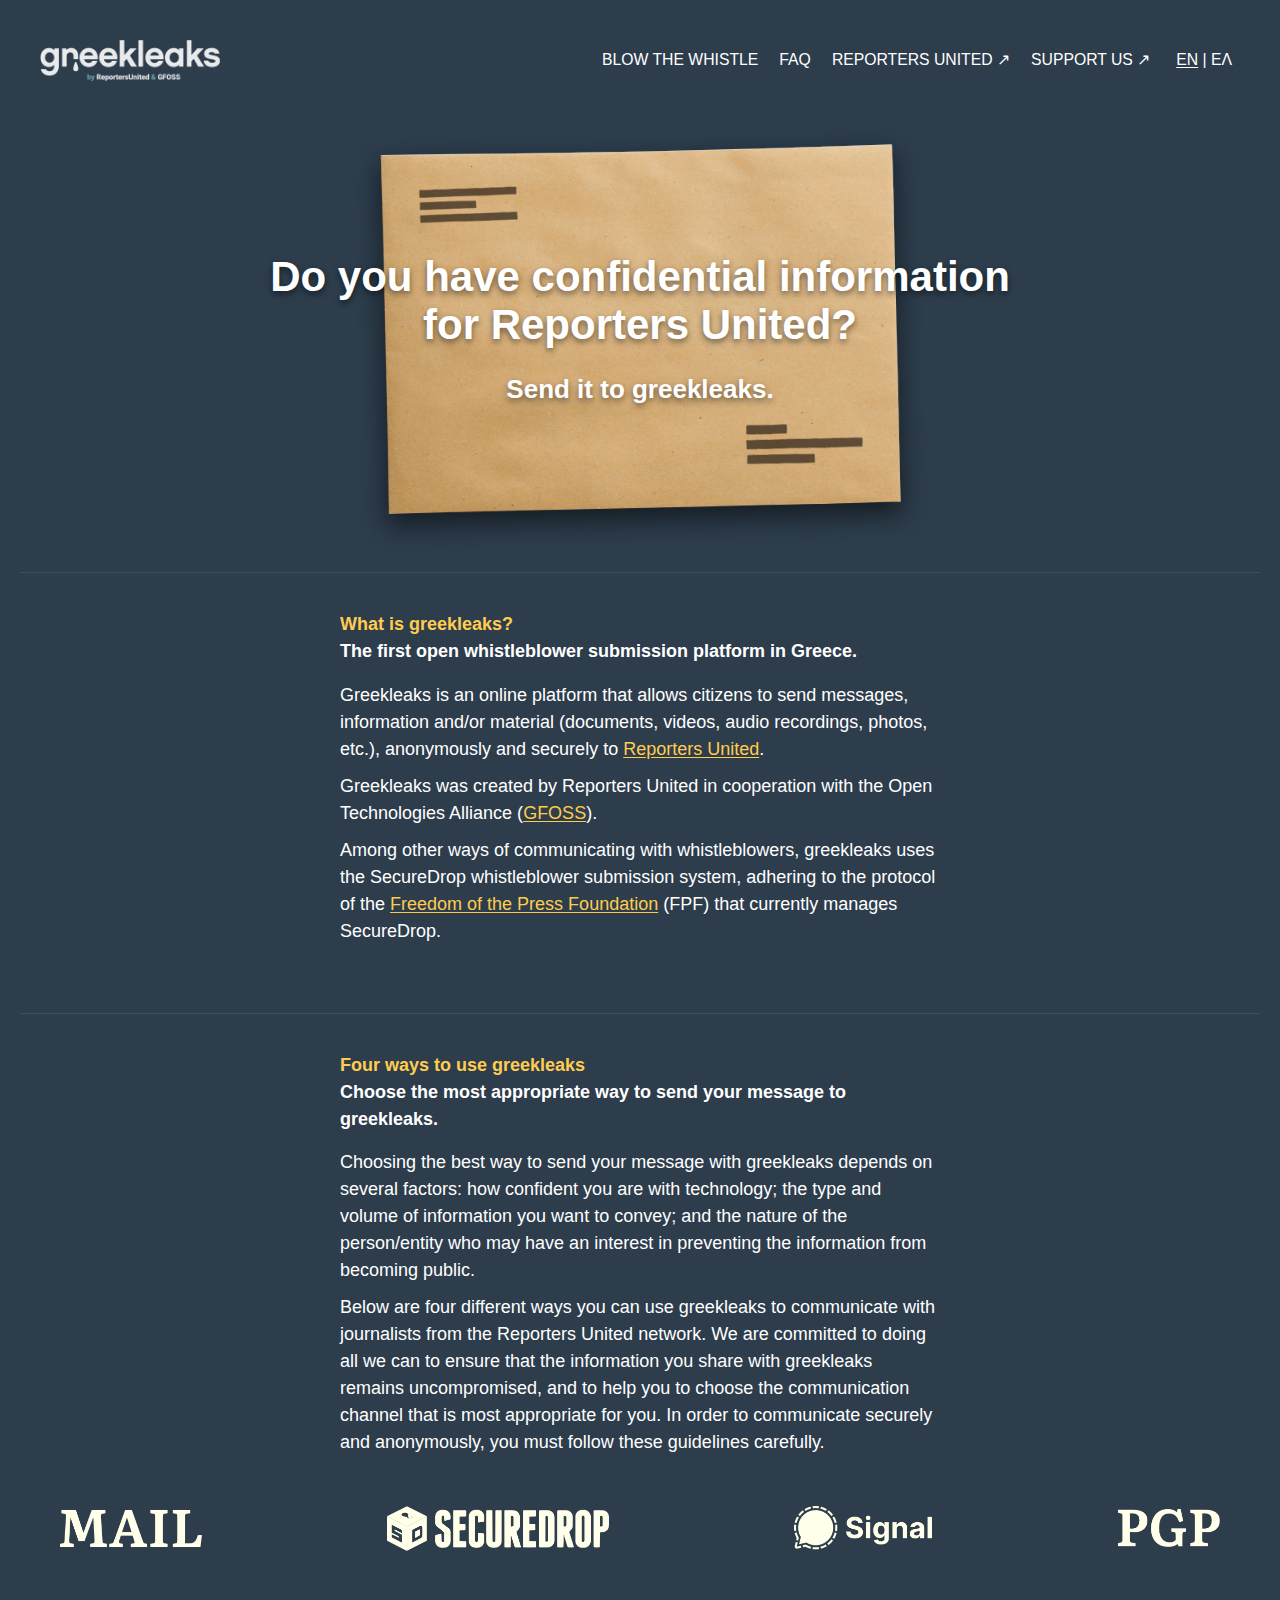
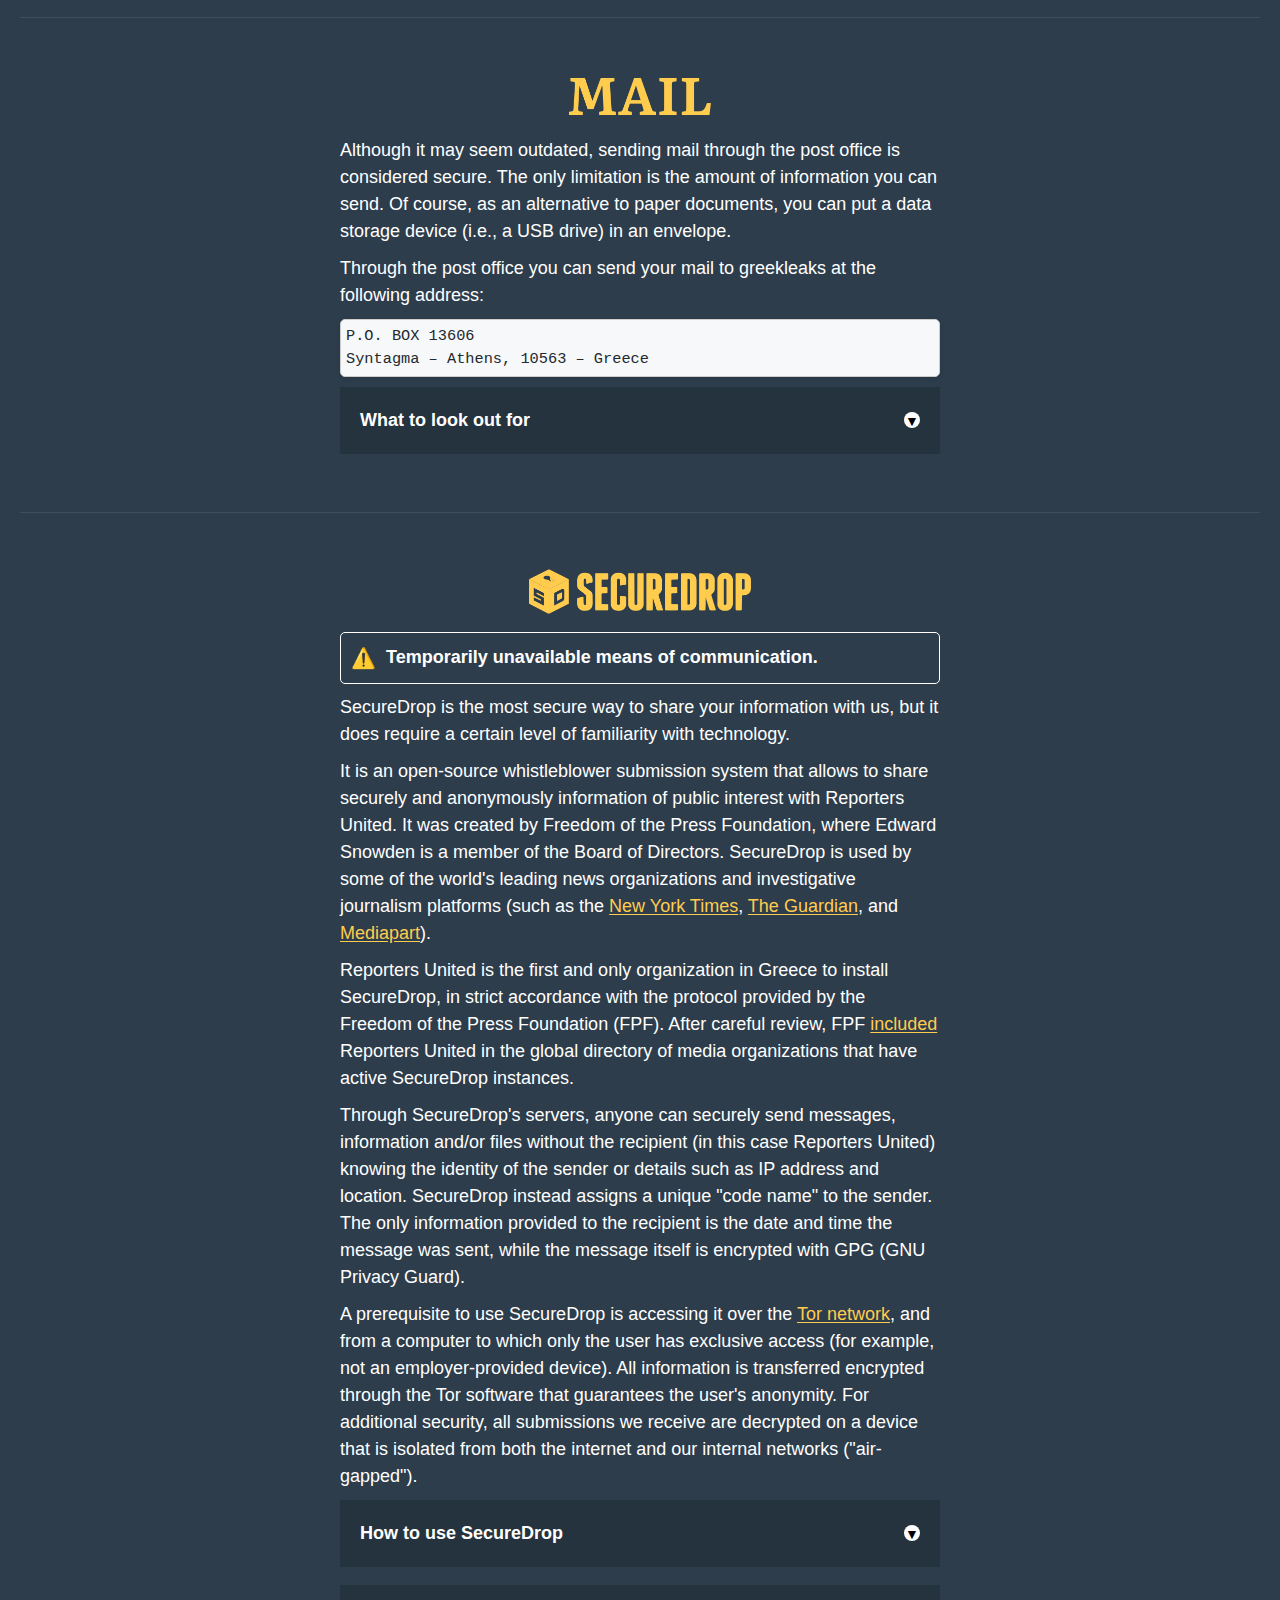
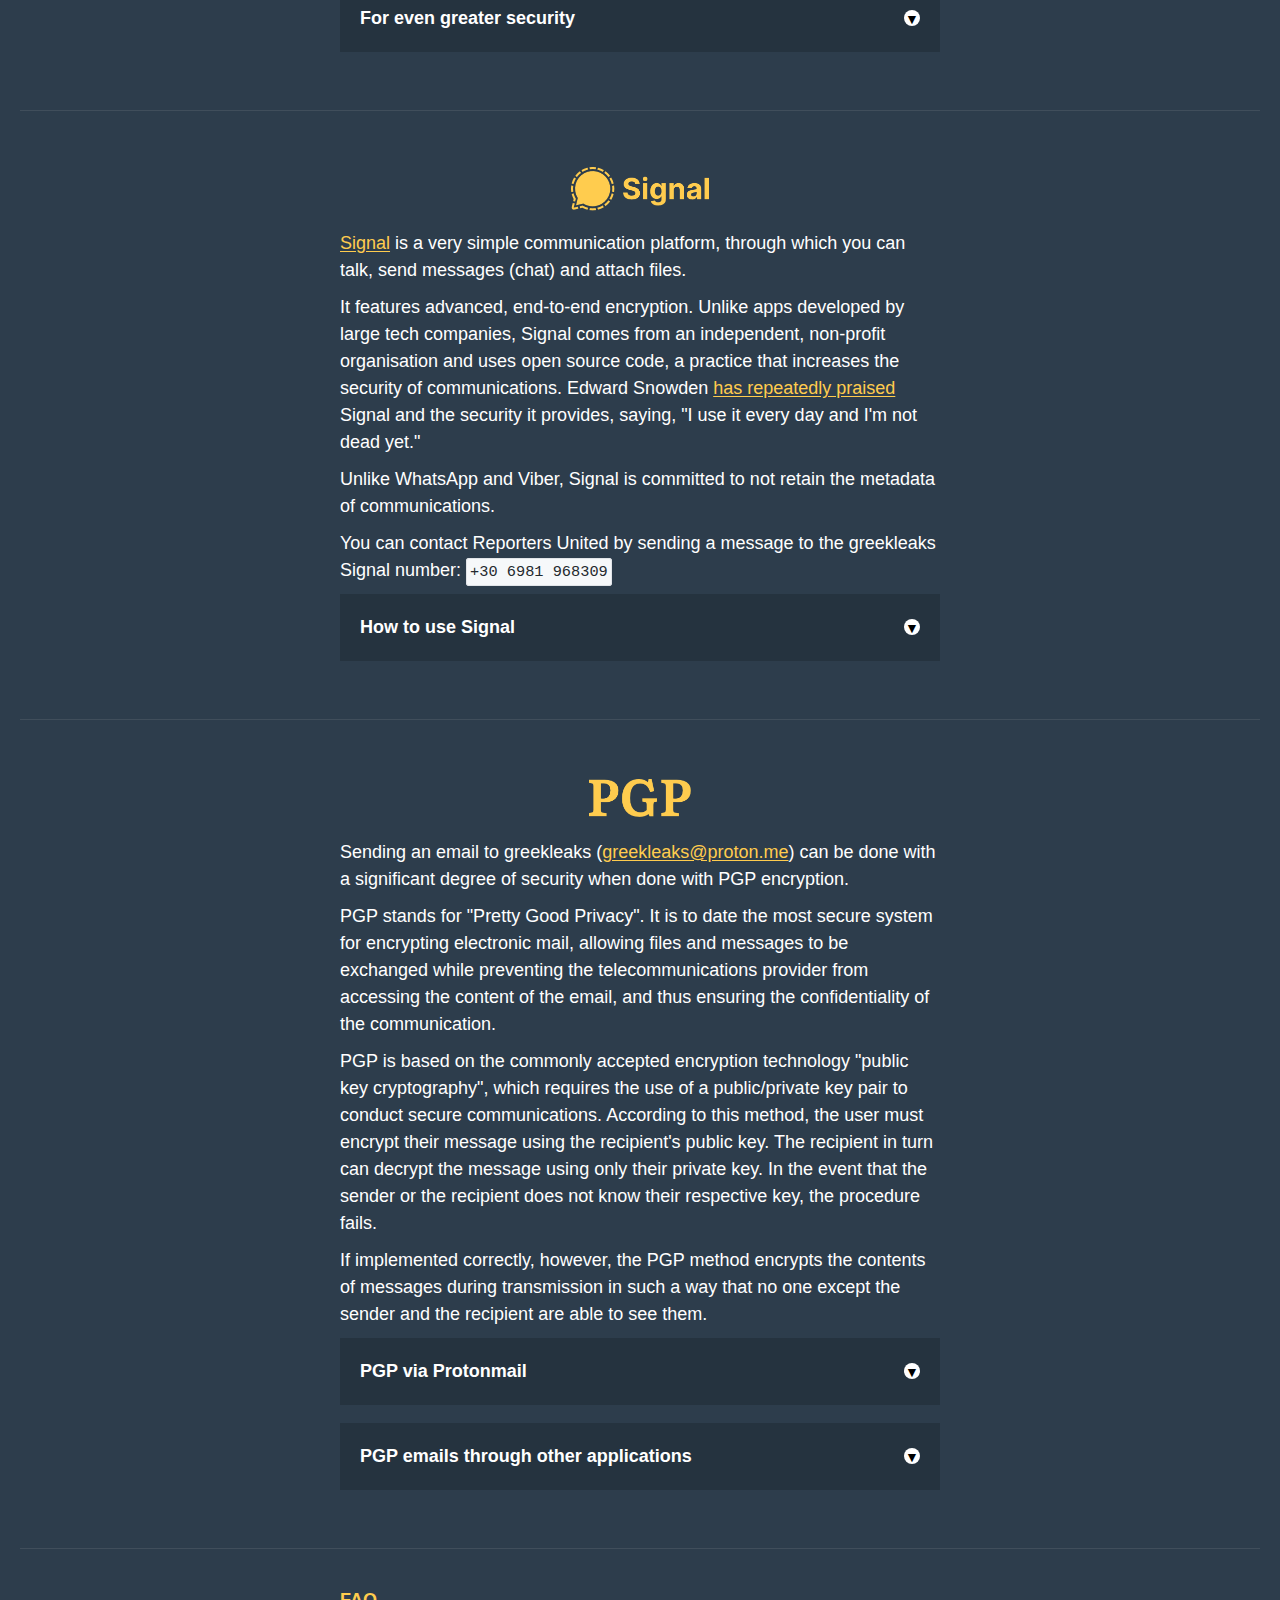
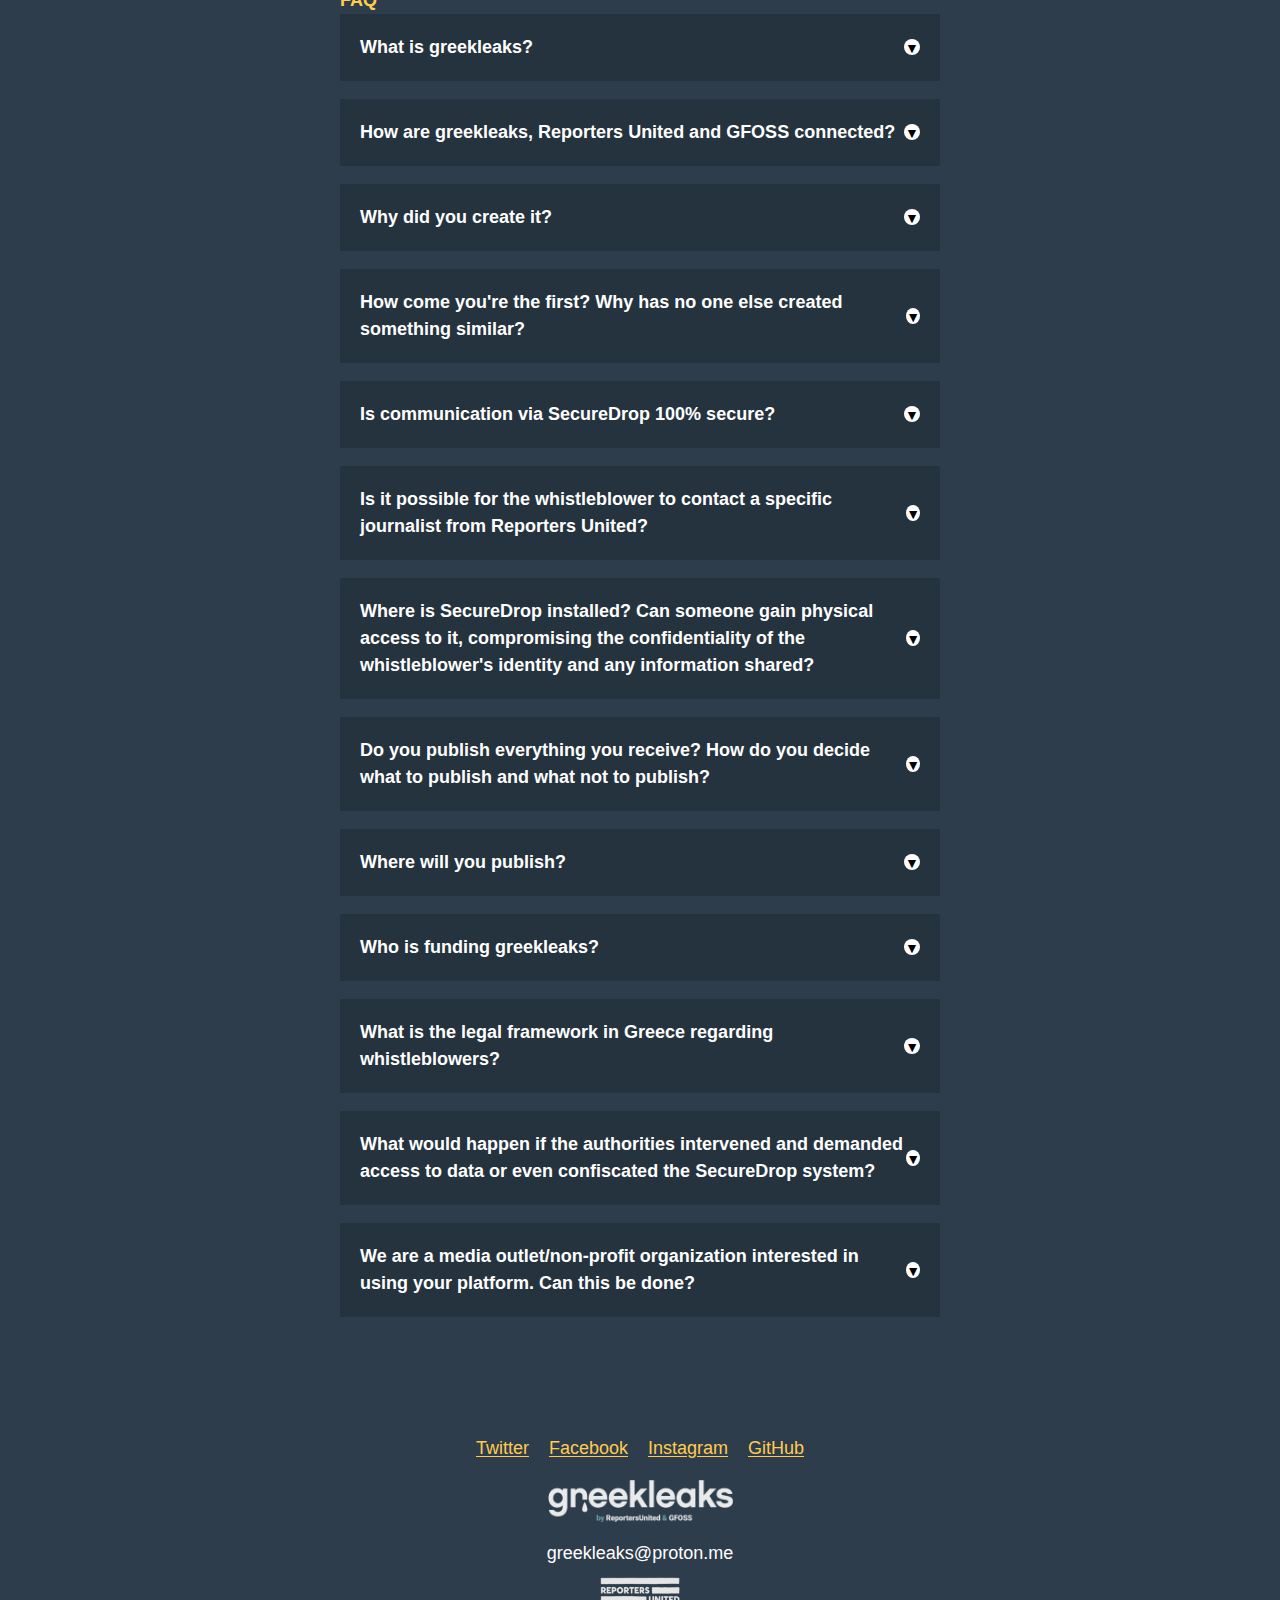
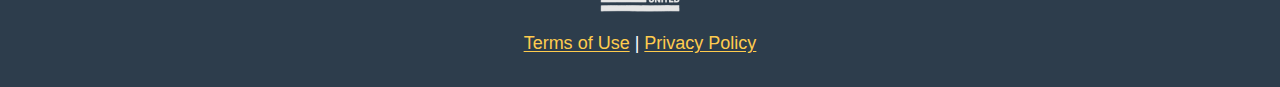
==== commit 7f98e118: "Mark SecureDrop as down" ====
--- a/site/en/index.html
+++ b/site/en/index.html
@@ -175,6 +175,12 @@
             <header>
                 <img src="../assets/img/Securedrop.png" height="89" width="438"  alt="SecureDrop logo" />
             </header>
+            <div class="warning-box">
+				<span class="warning-icon">⚠️</span>
+				<span class="warning-text">Temporarily unavailable means of communication.</span>
+			</div>
+            <p></p>
+
             <p>SecureDrop is the most secure way to share your information with us, but it does require a certain level of familiarity with technology.</p>
             <p>It is an open-source whistleblower submission system that allows to share securely and anonymously information of public interest with Reporters United. It was created by Freedom of the Press Foundation, where Edward Snowden is a member of the Board of Directors. SecureDrop is used by some of the world's leading news organizations and investigative journalism platforms (such as the <a target="_blank" rel="noreferrer noopener" href="https://www.nytimes.com/tips">New York Times</a>, <a target="_blank" rel="noreferrer noopener" href="https://www.theguardian.com/securedrop">The Guardian</a>, and <a target="_blank" rel="noreferrer noopener" href="https://www.mediapart.fr/en/contact/securedrop">Mediapart</a>).</p>
             <p>Reporters United is the first and only organization in Greece to install SecureDrop, in strict accordance with the protocol provided by the Freedom of the Press Foundation (FPF). After careful review, FPF <a href="https://twitter.com/SecureDrop/status/1803047743662731627" target="_blank" rel="noopener noreferrer">included</a> Reporters United in the global directory of media organizations that have active SecureDrop instances.</p>
@@ -190,7 +196,10 @@
                     <ol>
                         <li aria-level="1">Download and install software to access the Tor network: <a target="_blank" rel="noreferrer noopener" href="https://www.torproject.org/">https://www.torproject.org</a> (Tor software guarantees user anonymity).</li>
                         <li aria-level="1">Open the Tor browser, select "connect to Tor" and wait until you are connected.</li>
-                        <li aria-level="1">Once connected, please <b>copy and paste</b> Reporters United's SecureDrop onion link address:
+                        <li aria-level="1">Once connected, please <b>copy and paste</b> one of the following "onion link" addresses to Reporters United's SecureDrop instance:
+                            <div class="code-block">
+                                <code>greekleaks.securedrop.tor.onion</code>
+                            </div>
                             <div class="code-block">
                                 <code>jatasaqcoe7lqdpcyxo7vl3e5tdvl5jgmtadfat77i25qdj6z6a4ulad.onion</code>
                             </div>
--- a/site/assets/css/style.css
+++ b/site/assets/css/style.css
@@ -77,6 +77,25 @@
     /*text-align: center;*/
 }
 
+/* Warning box styling */
+.warning-box {
+    display: flex;
+    align-items: center;
+    background-color: #2d3d4c;
+    padding: 10px;
+    border: 1px solid;
+    border-radius: 5px;
+}
+
+.warning-icon {
+    margin-right: 10px;
+    font-size: 20px;
+}
+
+.warning-text {
+    font-weight: bold;
+}
+
 /* Header styles */
 body > header {
     position: fixed;
@@ -246,9 +265,6 @@
     text-align: center;
     gap: 25px;
 }
-
-
-
 
 .intro h1, .intro h2{
     color: white;
@@ -583,6 +599,3 @@
     }
 
 }
-
-
-
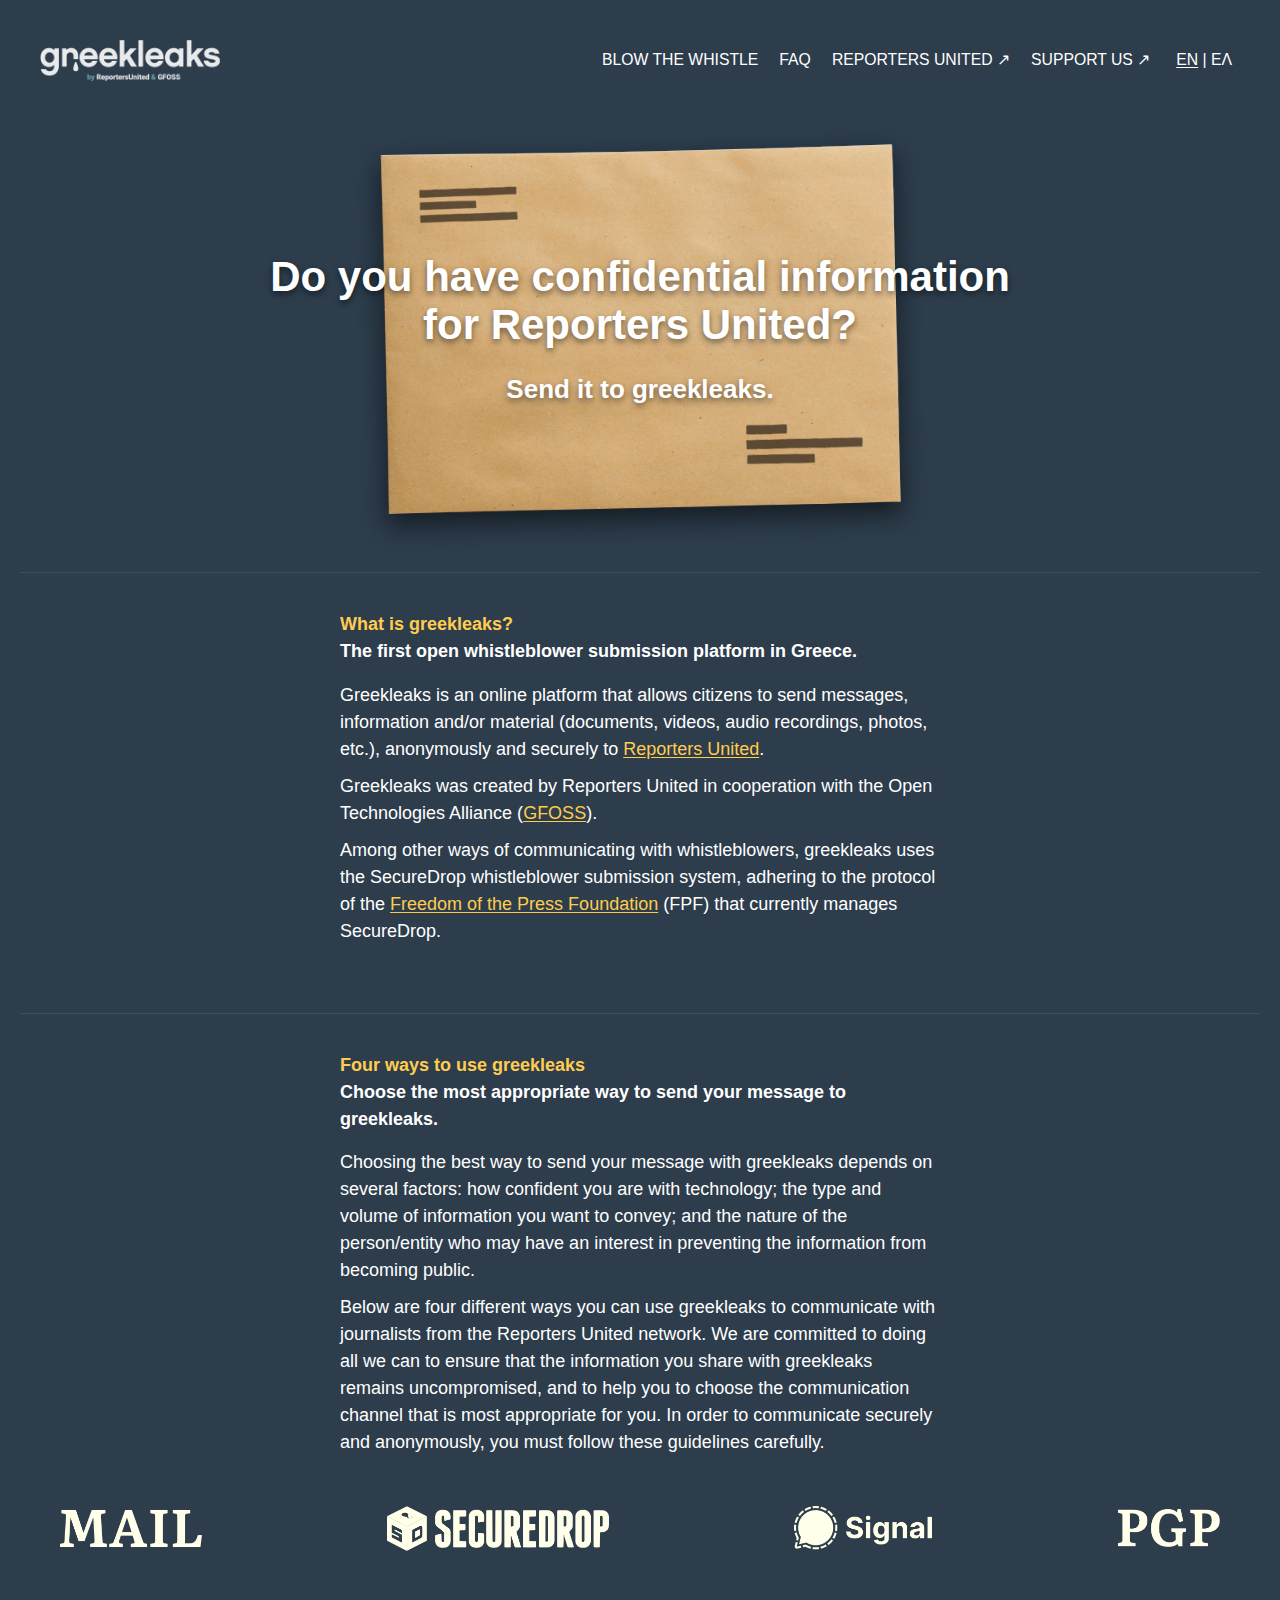
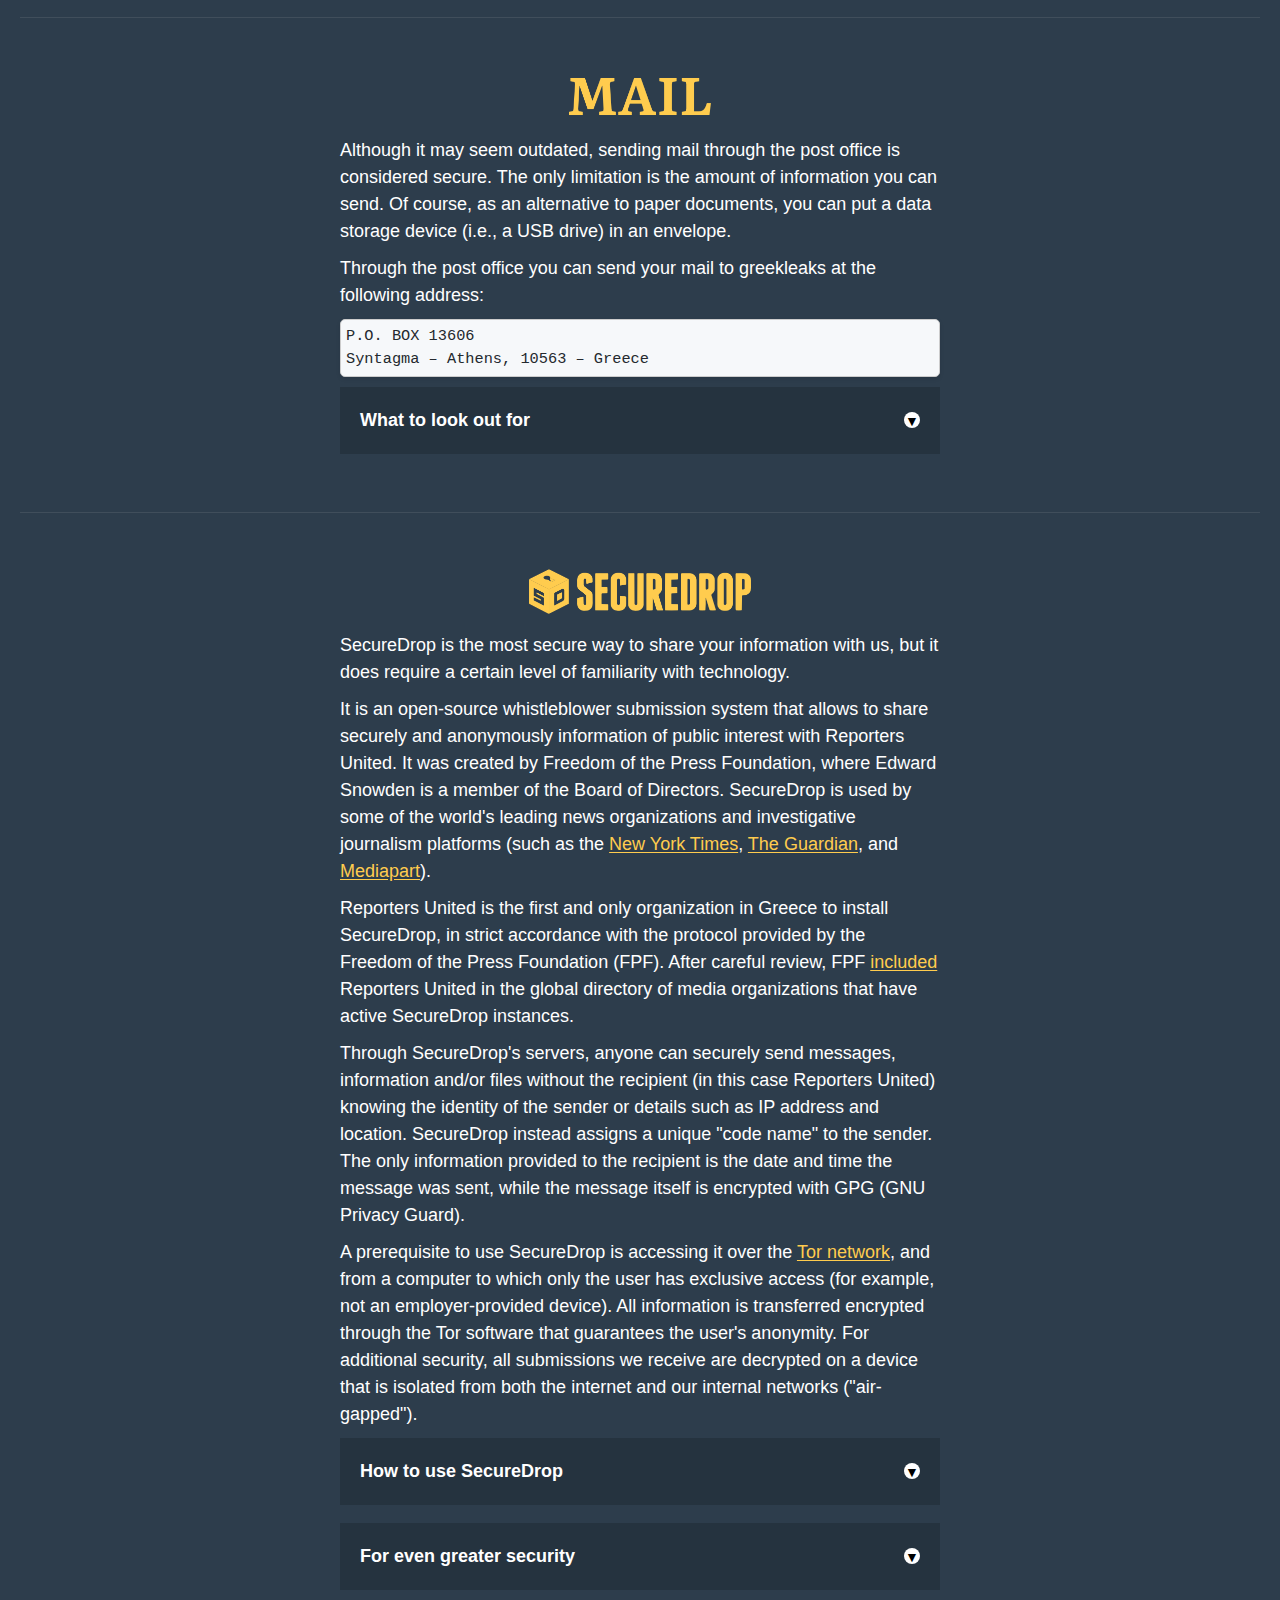
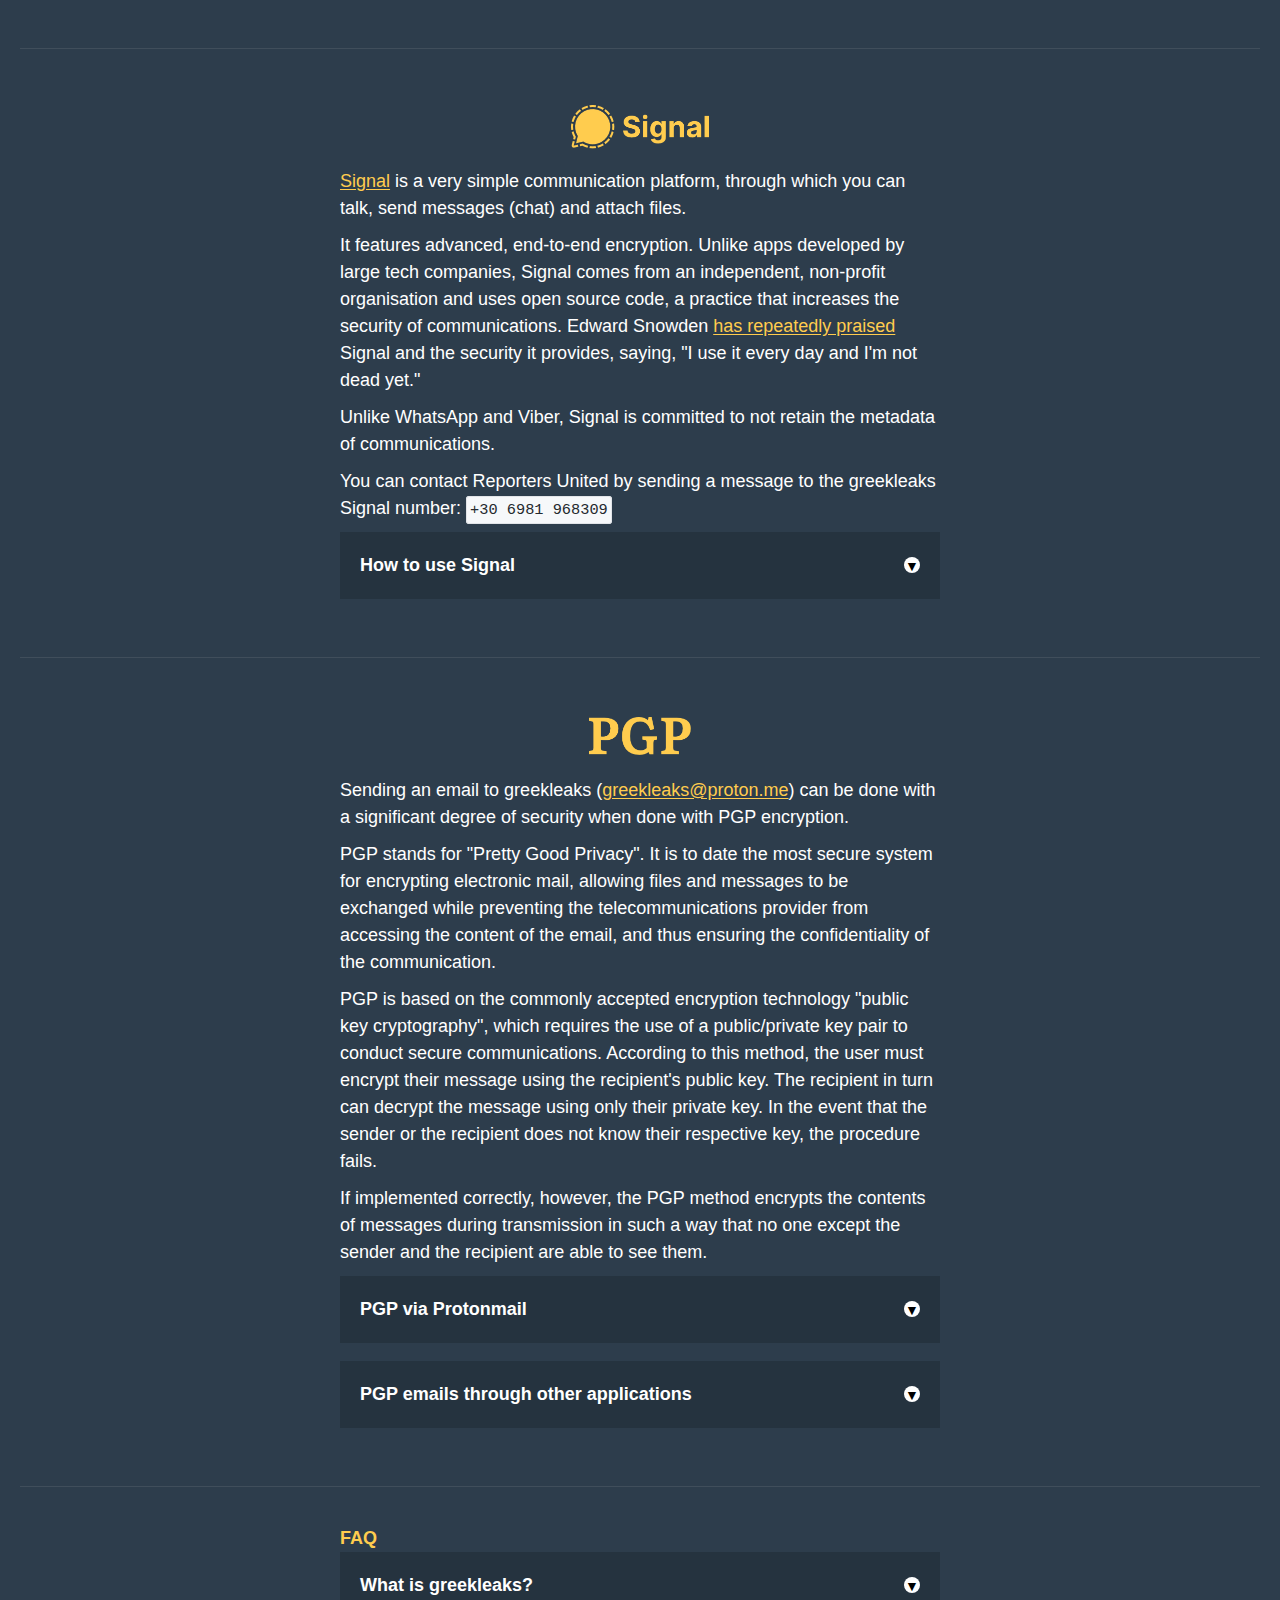
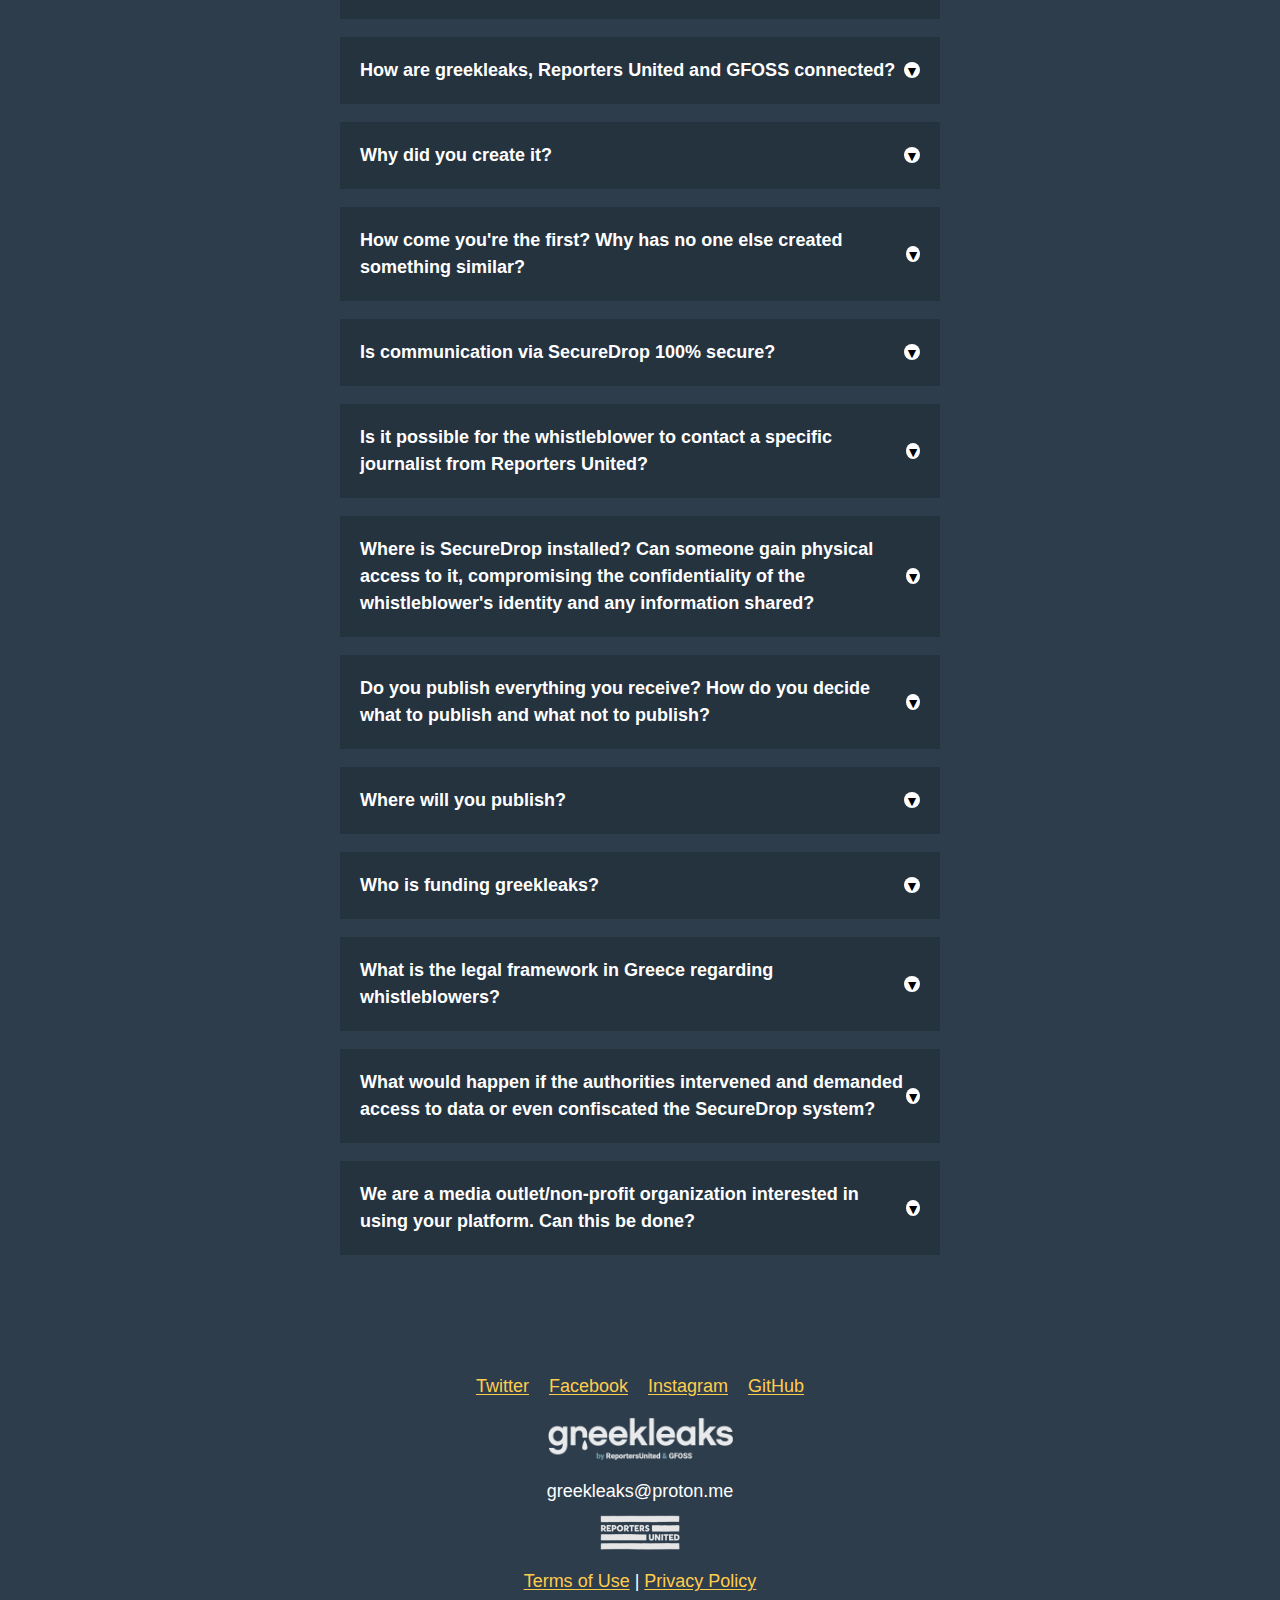
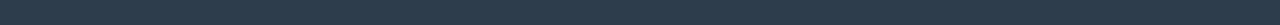
==== commit ba43e564: "Comment out SecureDrop unavailability warning" ====
--- a/site/en/index.html
+++ b/site/en/index.html
@@ -175,11 +175,13 @@
             <header>
                 <img src="../assets/img/Securedrop.png" height="89" width="438"  alt="SecureDrop logo" />
             </header>
-            <div class="warning-box">
-				<span class="warning-icon">⚠️</span>
-				<span class="warning-text">Temporarily unavailable means of communication.</span>
-			</div>
-            <p></p>
+
+            <!--Uncomment the following in case of a SecureDrop breakage.-->
+            <!--<div class="warning-box">-->
+			<!--    <span class="warning-icon">⚠️</span>-->
+			<!--    <span class="warning-text">Temporarily unavailable means of communication.</span>-->
+			<!--</div>-->
+            <!--<p></p>-->
 
             <p>SecureDrop is the most secure way to share your information with us, but it does require a certain level of familiarity with technology.</p>
             <p>It is an open-source whistleblower submission system that allows to share securely and anonymously information of public interest with Reporters United. It was created by Freedom of the Press Foundation, where Edward Snowden is a member of the Board of Directors. SecureDrop is used by some of the world's leading news organizations and investigative journalism platforms (such as the <a target="_blank" rel="noreferrer noopener" href="https://www.nytimes.com/tips">New York Times</a>, <a target="_blank" rel="noreferrer noopener" href="https://www.theguardian.com/securedrop">The Guardian</a>, and <a target="_blank" rel="noreferrer noopener" href="https://www.mediapart.fr/en/contact/securedrop">Mediapart</a>).</p>
